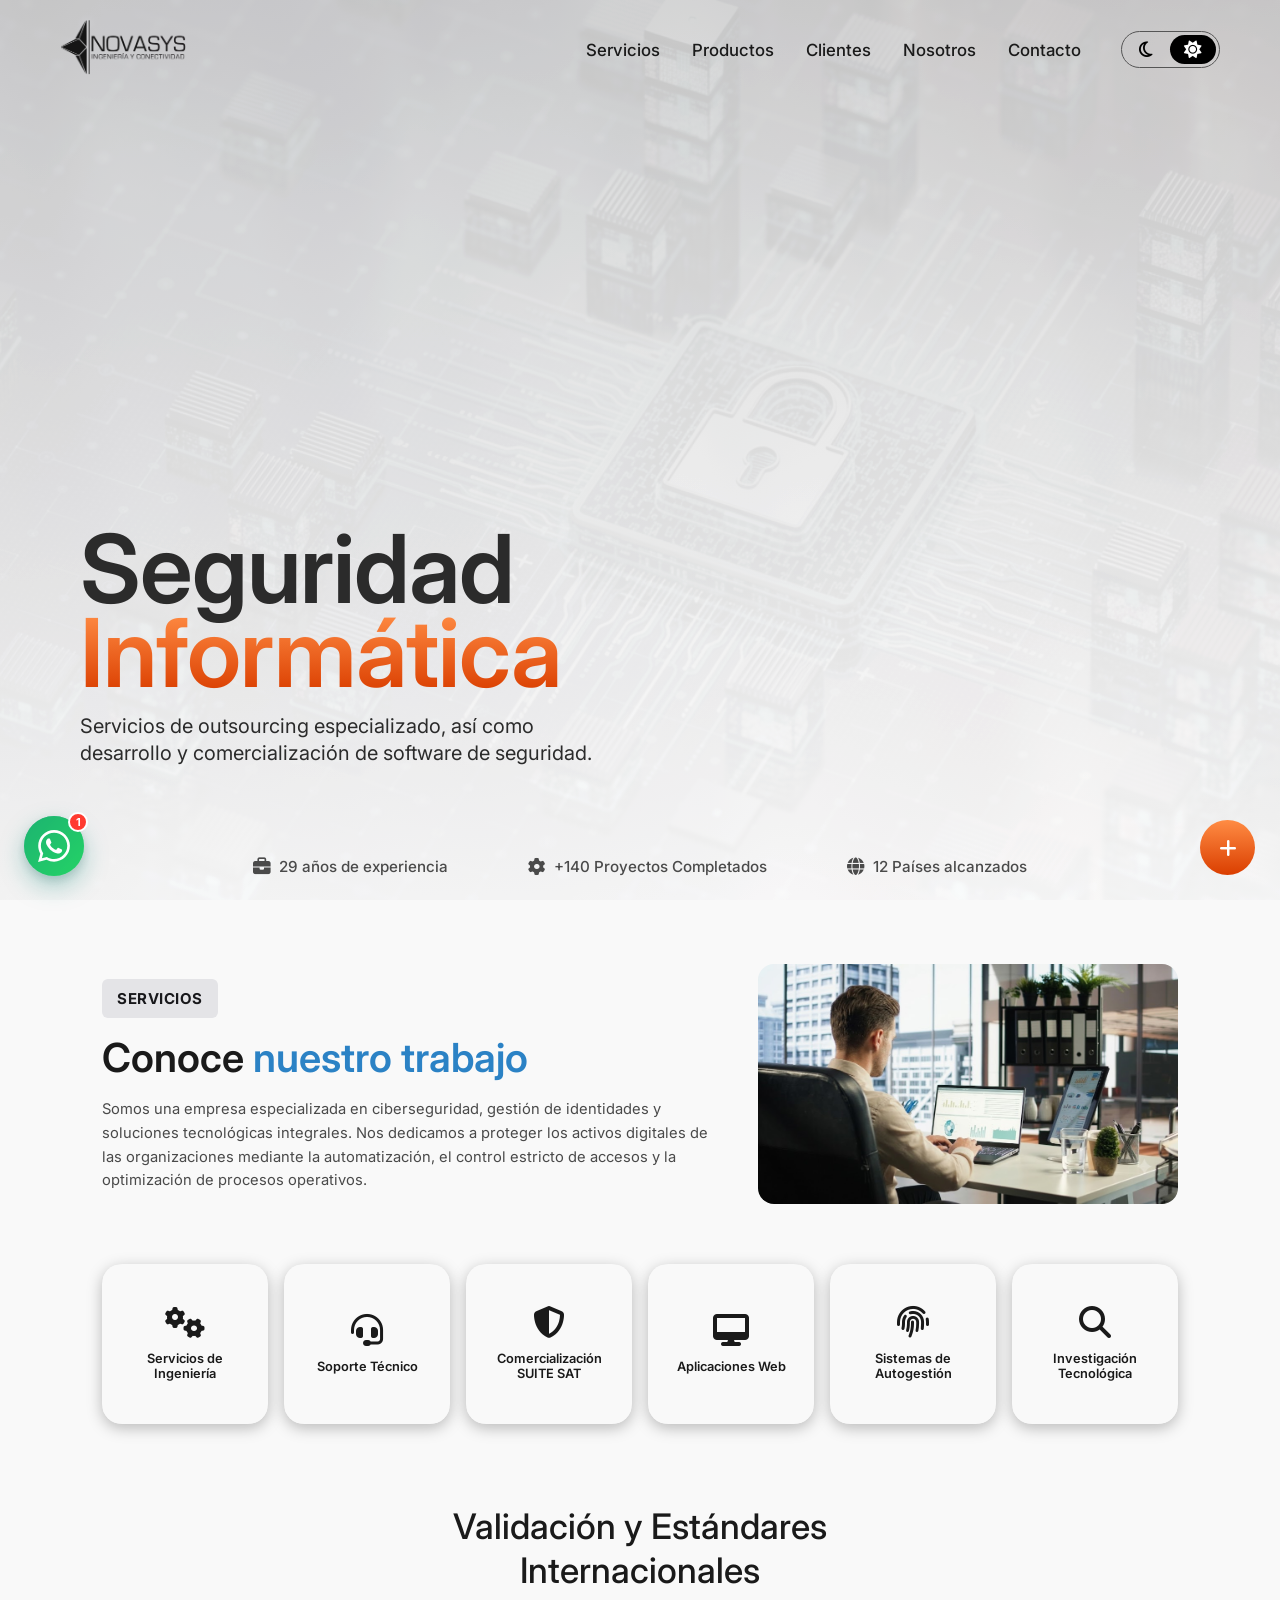
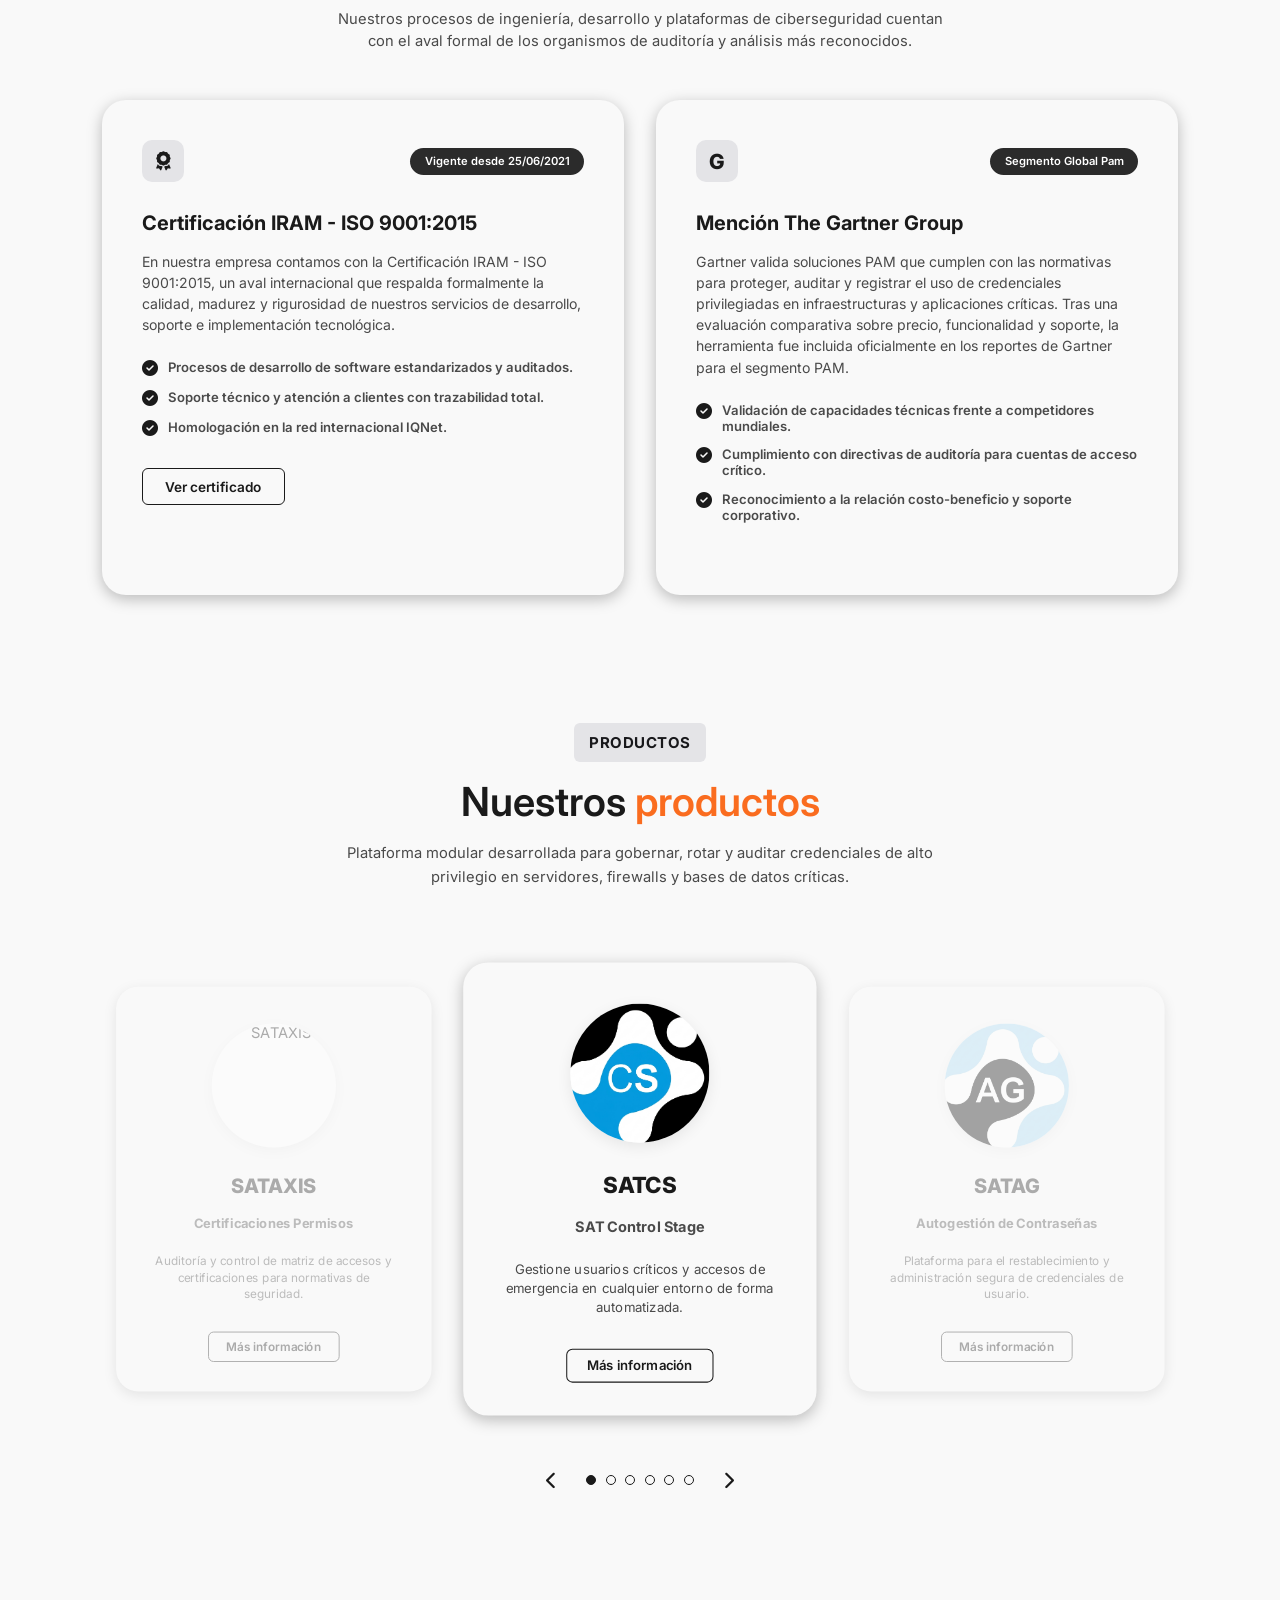
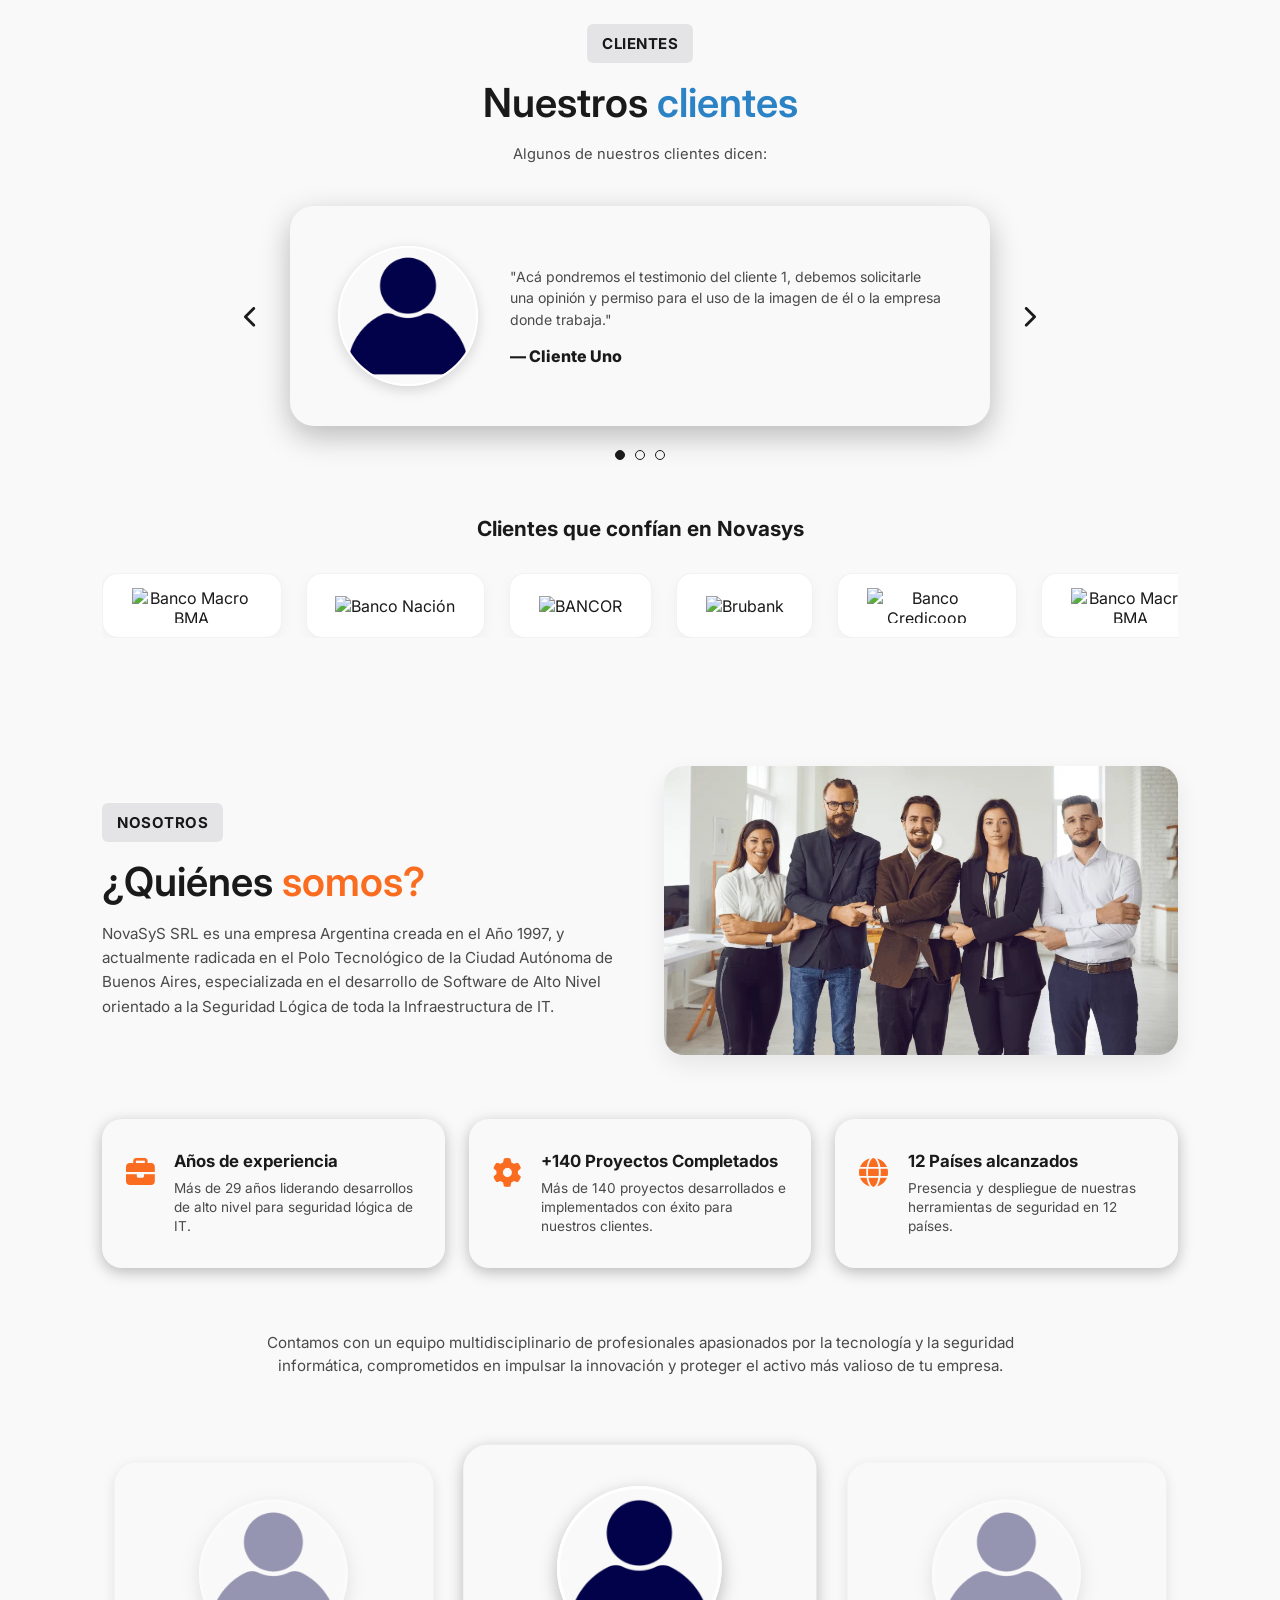
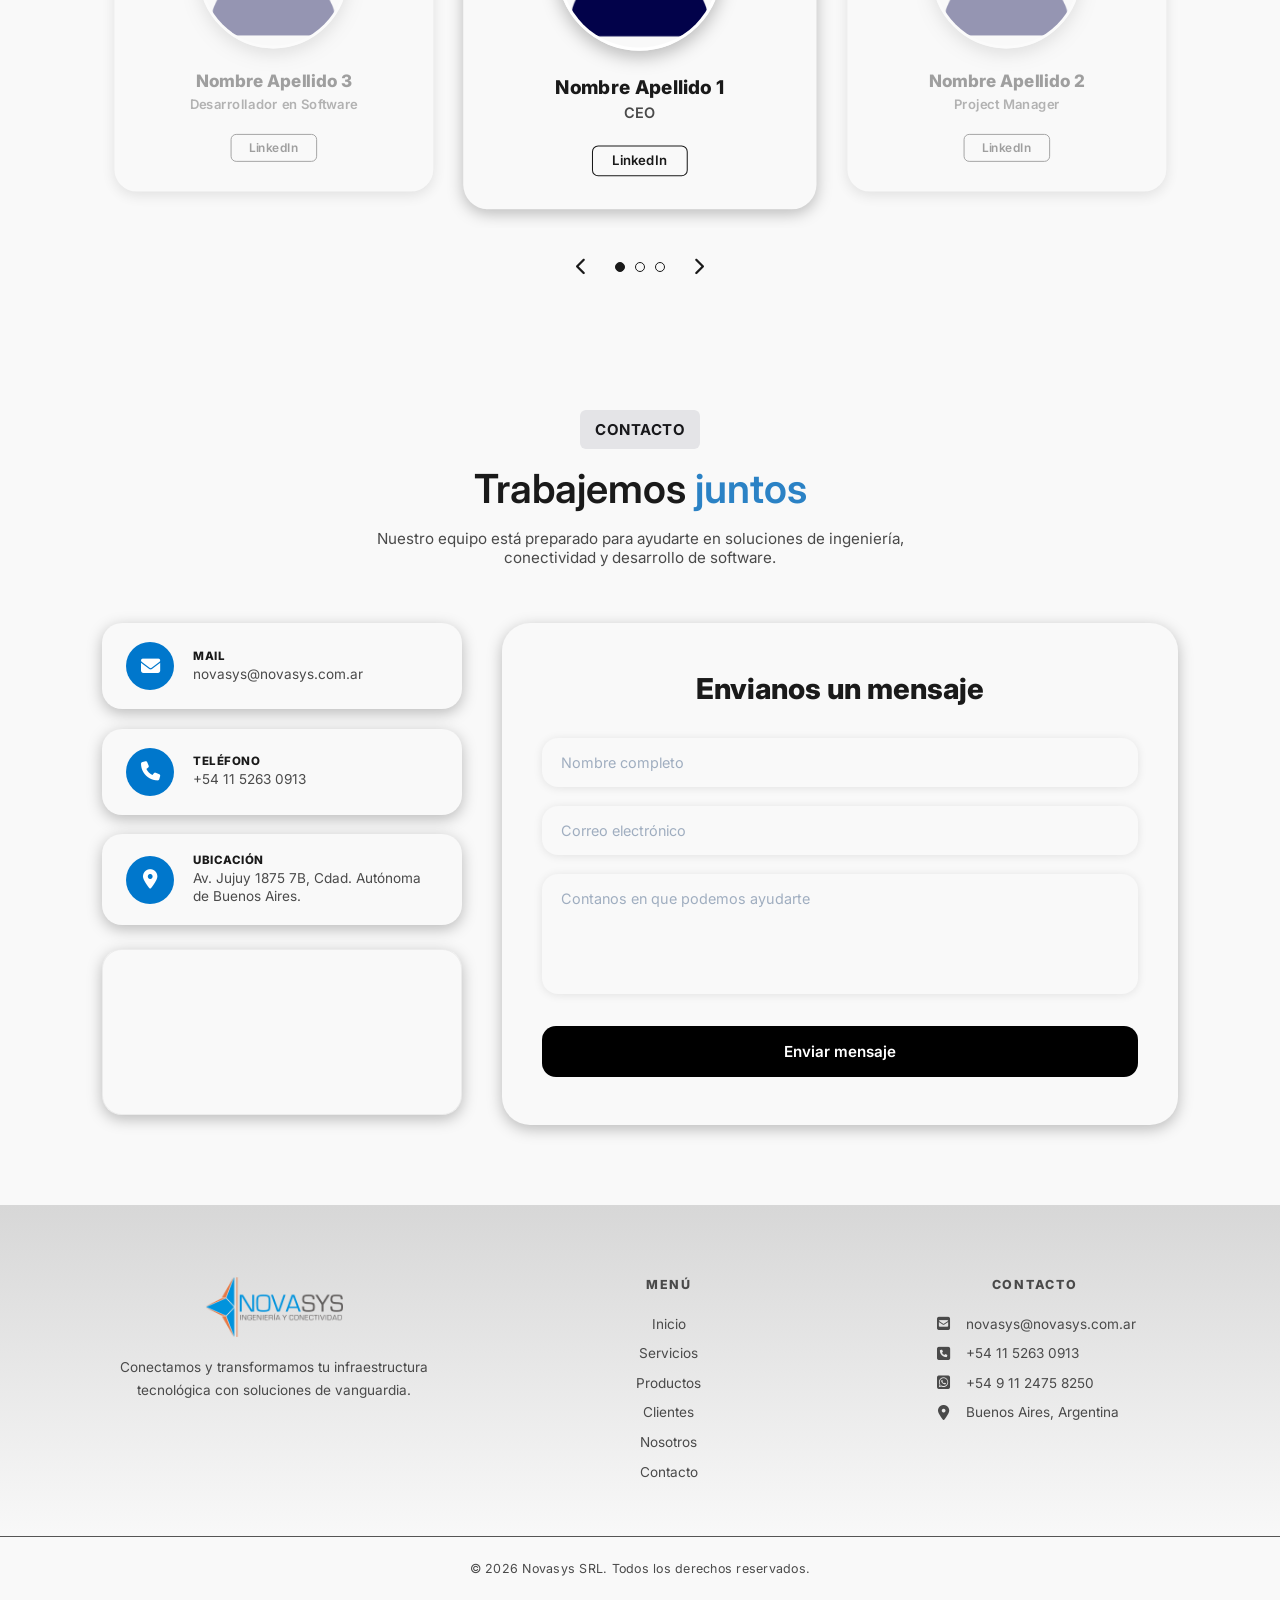
==== index.html @ a47ca147 "cambios encabezado" ====
<!DOCTYPE html>
<html lang="es" data-tema="claro">
<head>
  <meta charset="UTF-8">
  <meta name="viewport" content="width=device-width, initial-scale=1, viewport-fit=cover">
  <title>Novasys - Ingeniería y Conectividad</title>
  <link rel="stylesheet" href="https://cdnjs.cloudflare.com/ajax/libs/font-awesome/6.4.0/css/all.min.css">
  <link rel="stylesheet" href="css/general.css">
  <link rel="stylesheet" href="css/inicio.css">
  <link rel="stylesheet" href="css/servicios.css">
  <link rel="stylesheet" href="css/productos.css">
  <link rel="stylesheet" href="css/clientes.css">
  <link rel="stylesheet" href="css/nosotros.css">
  <link rel="stylesheet" href="css/contacto.css">
  <link rel="stylesheet" href="css/footer.css">
</head>
<body>
  <div class="wa-widget-container visible" id="waContainer">
    <!-- Ventana de Chat -->
    <div class="wa-chat-box" id="waChatBox">
      <div class="wa-chat-header">
        <div class="wa-avatar">
          <img src="./datos/bot.png" alt="Nova" onerror="this.style.display='none'; this.nextElementSibling.style.display='flex';">
          <span class="wa-avatar-fallback">N</span>
        </div>
        <div class="wa-header-text">
          <div class="wa-header-title">Nova</div>
          <div class="wa-header-status"><span class="wa-dot"></span> Asistente virtual · En línea</div>
        </div>
        <button class="wa-close-btn" type="button" onclick="toggleWaChat(false)" aria-label="Cerrar chat">
          <svg viewBox="0 0 24 24" fill="none" stroke="currentColor" stroke-width="2.4" stroke-linecap="round">
            <line x1="5" y1="5" x2="19" y2="19"/>
            <line x1="19" y1="5" x2="5" y2="19"/>
          </svg>
        </button>
      </div>
      
      <div class="wa-chat-body">
        <div class="wa-message-row">
          <div class="wa-msg-avatar">
            <img src="./datos/bot.png" alt="Nova" onerror="this.style.display='none'; this.nextElementSibling.style.display='flex';">
            <span class="wa-msg-avatar-fallback">N</span>
          </div>
          <div class="wa-message-received">
            ¡Hola! Soy Nova, el asistente virtual de Novasys. ¿En qué puedo ayudarte?
            <span class="wa-message-time" id="waTime"></span>
          </div>
        </div>
      </div>
      
      <div class="wa-chat-footer">
        <textarea id="waInputMessage" placeholder="Escribe tu mensaje aquí..." rows="1"></textarea>
        <button class="wa-send-btn" id="waSendBtn" type="button" onclick="sendToWhatsApp()" aria-label="Enviar" disabled>
          <svg viewBox="0 0 24 24" fill="currentColor"><path d="M2.01 21L23 12 2.01 3 2 10l15 2-15 2z"/></svg>
        </button>
      </div>
    </div>
  
    <!-- Botón Flotante -->
    <button class="wa-float-btn" id="waFloatBtn" onclick="toggleWaChat()" aria-label="Abrir chat de WhatsApp">
      <div class="wa-ping" id="waPing"></div>
      <div class="wa-badge" id="waBadge">1</div>
      <div class="wa-icon-layer wa-icon-wa">
        <svg width="32" height="32" viewBox="0 0 24 24" fill="#ffffff">
          <path d="M.057 24l1.687-6.163c-1.041-1.804-1.588-3.849-1.587-5.946.003-6.556 5.338-11.891 11.893-11.891 3.181.001 6.167 1.24 8.413 3.488 2.245 2.248 3.481 5.236 3.48 8.414-.003 6.557-5.338 11.892-11.893 11.892-1.99-.001-3.951-.5-5.688-1.448l-6.305 1.654zm6.597-3.807c1.676.995 3.276 1.591 5.392 1.592 5.448 0 9.886-4.434 9.889-9.885.002-5.462-4.415-9.89-9.881-9.892-5.452 0-9.887 4.434-9.889 9.884-.001 2.225.651 3.891 1.746 5.634l-.999 3.648 3.742-.981zm11.387-5.464c-.074-.124-.272-.198-.57-.347-.297-.149-1.758-.868-2.031-.967-.272-.099-.47-.149-.669.149-.198.297-.768.967-.941 1.165-.173.198-.347.223-.644.074-.297-.149-1.255-.462-2.39-1.475-.883-.788-1.48-1.761-1.653-2.059-.173-.297-.018-.458.13-.606.134-.133.297-.347.446-.521.151-.172.2-.296.3-.495.099-.198.05-.372-.025-.521-.075-.148-.669-1.611-.916-2.206-.242-.579-.487-.501-.669-.51l-.57-.01c-.198 0-.52.074-.792.372s-1.04 1.016-1.04 2.479 1.065 2.876 1.213 3.074c.149.198 2.095 3.2 5.076 4.487.709.306 1.263.489 1.694.626.712.226 1.36.194 1.872.118.571-.085 1.758-.719 2.006-1.413.248-.695.248-1.29.173-1.414z"/>
        </svg>
      </div>
      <div class="wa-icon-layer wa-icon-x">
        <svg viewBox="0 0 24 24" fill="none" stroke="#ffffff" stroke-width="2.5" stroke-linecap="round">
          <line x1="6" y1="6" x2="18" y2="18"/>
          <line x1="18" y1="6" x2="6" y2="18"/>
        </svg>
      </div>
    </button>
  </div>

 <!-- boton redes -->
 <div class="social-fab-container" id="socialFab">
  <input type="checkbox" id="btn-fab-toggle">
  
  <div class="social-links">
    <a href="https://www.instagram.com/novasys.arg/" target="_blank" rel="noopener noreferrer" class="social-btn instagram" title="Instagram">
      <i class="fa-brands fa-instagram"></i>
    </a>
    <a href="mailto:novasys@novasys.com.ar" class="social-btn mail" title="Correo">
      <i class="fa-solid fa-envelope"></i>
    </a>
    <a href="https://wa.me/5491124758250" target="_blank" rel="noopener noreferrer" class="social-btn whatsapp" title="WhatsApp">
      <i class="fa-brands fa-whatsapp"></i>
    </a>
    <a href="https://www.linkedin.com/company/novasys-s-r-l-/posts/?feedView=all" target="_blank" rel="noopener noreferrer" class="social-btn linkedin" title="LinkedIn">
      <i class="fa-brands fa-linkedin-in"></i>
    </a>
  </div>
  
  <div class="fab-main">
    <label for="btn-fab-toggle" class="fab-icon">
      <i class="fa-solid fa-plus"></i>
    </label>
  </div>
</div>

<!-- Inicio -->
  <section id="inicio" class="seccion-principal">
    <header class="encabezado">
      <div class="contenedor-logo">
        <img id="logo-principal" src="./datos/logo-modo-claro.png" alt="Novasys Logo" class="logo">
      </div>
    
      <nav class="navegacion-desktop">
        <ul>
          <li><a href="#servicios">Servicios</a></li>
          <li><a href="#productos">Productos</a></li>
          <li><a href="#clientes">Clientes</a></li>
          <li><a href="#nosotros">Nosotros</a></li>
          <li><a href="#contacto">Contacto</a></li>
        </ul>
        
        <div class="caja-selector-tema-desktop">
          <button id="boton-modo-oscuro-desktop" class="boton-tema" aria-label="Modo Oscuro">
            <i class="fa-regular fa-moon"></i>
          </button>
          <button id="boton-modo-claro-desktop" class="boton-tema activo" aria-label="Modo Claro">
            <i class="fa-solid fa-sun"></i>
          </button>
        </div>
      </nav>
    
      <!-- Botón Hamburguesa (Visible solo cuando la pantalla es <= 1100px) -->
      <button class="boton-hamburguesa" id="boton-hamburguesa" aria-label="Abrir menú">
        <i class="fa-solid fa-bars-staggered"></i>
      </button>
    </header>
    
    <!-- Menú Lateral / Overlay (Solo activo en Mobile/Tablet <= 1100px) -->
    <div class="capa-oscura" id="capa-oscura"></div>
    
    <aside class="menu-lateral" id="menu-lateral">
      <div class="encabezado-menu">
        <img src="./datos/logo-navbar-responsive.png" alt="Novasys Logo" class="logo-menu" id="logo-navbar">
        <button class="boton-cerrar" id="boton-cerrar" aria-label="Cerrar menú">&times;</button>
      </div>
      
      <hr class="separador-menu">
      
      <nav class="navegacion-menu">
        <ul>
          <li><a href="#inicio"><i class="fa-solid fa-house"></i> <span>Inicio</span></a></li>
          <li><a href="#servicios"><i class="fa-solid fa-gear"></i> <span>Servicios</span></a></li>
          <li><a href="#productos"><i class="fa-solid fa-box"></i> <span>Productos</span></a></li>
          <li><a href="#clientes"><i class="fa-solid fa-handshake"></i> <span>Clientes</span></a></li>
          <li><a href="#nosotros"><i class="fa-solid fa-user-group"></i> <span>Nosotros</span></a></li>
          <li><a href="#contacto"><i class="fa-solid fa-phone"></i> <span>Contacto</span></a></li>
        </ul>
      </nav>
    
      <div class="contenedor-selector-tema">
        <div class="caja-selector-tema">
          <button id="boton-modo-oscuro" class="boton-tema" aria-label="Modo Oscuro">
            <i class="fa-regular fa-moon"></i>
          </button>
          <button id="boton-modo-claro" class="boton-tema activo" aria-label="Modo Claro">
            <i class="fa-solid fa-sun"></i>
          </button>
        </div>
      </div>
    </aside>

    <main class="contenido-principal">
      <h1 class="titulo-principal">
        <span class="titulo-oscuro">Seguridad</span>
        <span class="titulo-naranja">Informática</span>
      </h1>
      
      <p class="subtitulo-principal">
        Servicios de outsourcing especializado, así como desarrollo y comercialización de software de seguridad.
      </p>

      <a href="#contacto" class="boton boton-cita">Reservá una cita</a>
    </main>
    <div class="contenedor-metricas">
      <div class="item-metrica">
        <i class="fa-solid fa-briefcase"></i>
        <span>29 años de experiencia</span>
      </div>
      <div class="item-metrica">
        <i class="fa-solid fa-gear"></i>
        <span>+140 Proyectos Completados</span>
      </div>
      <div class="item-metrica">
        <i class="fa-solid fa-globe"></i>
        <span>12 Países alcanzados</span>
      </div>
    </div>
  </section>
  <section class="seccion-servicios" id="servicios">
  <div class="bloque-superior-servicios">
    <div class="texto-encabezado-servicios">
      <span class="etiqueta-seccion">SERVICIOS</span>
      <h2 class="titulo-seccion">Conoce <span class="texto-azul">nuestro trabajo</span></h2>
      <p class="descripcion-seccion">
        Somos una empresa especializada en ciberseguridad, gestión de identidades y soluciones tecnológicas integrales. Nos dedicamos a proteger los activos digitales de las organizaciones mediante la automatización, el control estricto de accesos y la optimización de procesos operativos.
      </p>
    </div>
    
    <div class="contenedor-imagen-servicios">
      <img src="./datos/foto-servicios.png" alt="Servicios Novasys">
    </div>
  </div>
  <div class="grilla-6-tarjetas">
    <div class="tarjeta-servicio">
      <div class="contenido-reposo">
        <i class="fas fa-cogs icono-servicio"></i>
        <span>Servicios de Ingeniería</span>
      </div>
      <div class="contenido-hover">
        <p>Diseño, consultoría e implementación de arquitectura e infraestructura tecnológica segura a medida.</p>
        <span>Servicios de Ingeniería</span>
      </div>
    </div>
    <div class="tarjeta-servicio">
      <div class="contenido-reposo">
        <i class="fas fa-headset icono-servicio"></i>
        <span>Soporte Técnico</span>
      </div>
      <div class="contenido-hover">
        <p>Asistencia técnica continua y mantenimiento especializado para garantizar la operatividad de tus sistemas.</p>
        <span>Soporte Técnico</span>
      </div>
    </div>
    <div class="tarjeta-servicio">
      <div class="contenido-reposo">
        <i class="fas fa-shield-alt icono-servicio"></i>
        <span>Comercialización SUITE SAT</span>
      </div>
      <div class="contenido-hover">
        <p>Despliegue integral de soluciones en gobernanza de identidades, auditoría y control de accesos.</p>
        <span>Comercialización SUITE SAT</span>
      </div>
    </div>
    <div class="tarjeta-servicio">
      <div class="contenido-reposo">
        <i class="fas fa-desktop icono-servicio"></i>
        <span>Aplicaciones Web</span>
      </div>
      <div class="contenido-hover">
        <p>Desarrollo de interfaces avanzadas e integración de APIs para conectar sistemas externos con el ecosistema SAT.</p>
        <span>Aplicaciones Web</span>
      </div>
    </div>
    <div class="tarjeta-servicio">
      <div class="contenido-reposo">
        <i class="fas fa-fingerprint icono-servicio"></i>
        <span>Sistemas de Autogestión</span>
      </div>
      <div class="contenido-hover">
        <p>Automatización de flujos de trabajo, gestión autónoma de contraseñas y circuitos de aprobación integrados.</p>
        <span>Sistemas de Autogestión</span>
      </div>
    </div>
    <div class="tarjeta-servicio">
      <div class="contenido-reposo">
        <i class="fas fa-search icono-servicio"></i>
        <span>Investigación Tecnológica</span>
      </div>
      <div class="contenido-hover">
        <p>Enfoque continuo en metodologías de ciberseguridad moderna, innovación constante y gestión de riesgos TI.</p>
        <span>Investigación Tecnológica</span>
      </div>
    </div>
  </div>
  <div class="bloque-estandares">
    <h2 class="titulo-estandares">Validación y Estándares<br>Internacionales</h2>
    <p class="descripcion-estandares">
      Nuestros procesos de ingeniería, desarrollo y plataformas de ciberseguridad cuentan con el aval formal de los organismos de auditoría y análisis más reconocidos.
    </p>

    <div class="grilla-certificaciones">
      <div class="tarjeta-certificacion">
        <div class="encabezado-cert">
          <div class="caja-icono-cert">
            <i class="fa-solid fa-award"></i>
          </div>
          <span class="insignia-vigencia">Vigente desde 25/06/2021</span>
        </div>
        
        <h3>Certificación IRAM - ISO 9001:2015</h3>
        <p>
          En nuestra empresa contamos con la Certificación IRAM - ISO 9001:2015, un aval internacional que respalda formalmente la calidad, madurez y rigurosidad de nuestros servicios de desarrollo, soporte e implementación tecnológica.
        </p>

        <ul class="lista-items-cert">
          <li><i class="fas fa-check-circle"></i> Procesos de desarrollo de software estandarizados y auditados.</li>
          <li><i class="fas fa-check-circle"></i> Soporte técnico y atención a clientes con trazabilidad total.</li>
          <li><i class="fas fa-check-circle"></i> Homologación en la red internacional IQNet.</li>
        </ul>
        <a href="./datos/certificacion-iso.png" target="_blank" rel="noopener noreferrer" class="boton-ver-certificado">
          Ver certificado
        </a>
      </div>
      <div class="tarjeta-certificacion">
        <div class="encabezado-cert">
          <div class="caja-icono-cert letra-gartner">G</div>
          <span class="insignia-vigencia">Segmento Global Pam</span>
        </div>

        <h3>Mención The Gartner Group</h3>
        <p>
          Gartner valida soluciones PAM que cumplen con las normativas para proteger, auditar y registrar el uso de credenciales privilegiadas en infraestructuras y aplicaciones críticas. Tras una evaluación comparativa sobre precio, funcionalidad y soporte, la herramienta fue incluida oficialmente en los reportes de Gartner para el segmento PAM.
        </p>

        <ul class="lista-items-cert">
          <li><i class="fas fa-check-circle"></i> Validación de capacidades técnicas frente a competidores mundiales.</li>
          <li><i class="fas fa-check-circle"></i> Cumplimiento con directivas de auditoría para cuentas de acceso crítico.</li>
          <li><i class="fas fa-check-circle"></i> Reconocimiento a la relación costo-beneficio y soporte corporativo.</li>
        </ul>
      </div>

    </div>
  </div>
</section>

<section class="seccion-productos" id="productos">
  <div class="encabezado-productos">
    <span class="etiqueta-seccion">PRODUCTOS</span>
    <h2 class="titulo-seccion">Nuestros <span class="texto-naranja">productos</span></h2>
    <p class="descripcion-seccion">
      Plataforma modular desarrollada para gobernar, rotar y auditar credenciales de alto privilegio en servidores, firewalls y bases de datos críticas.
    </p>
  </div>

  <div class="contenedor-carrusel">
    <div class="pista-carrusel" id="pistaCarrusel">
      
      <!-- 1. SATCS -->
      <article class="tarjeta-producto">
        <div class="contenedor-img-producto">
          <img src="./datos/satcs.png" alt="SATCS">
        </div>
        <h3>SATCS</h3>
        <h4>SAT Control Stage</h4>
        <p>Gestione usuarios críticos y accesos de emergencia en cualquier entorno de forma automatizada.</p>
        <a href="#" class="boton-mas-info">Más información</a>
      </article>

      <!-- 2. SATAG -->
      <article class="tarjeta-producto">
        <div class="contenedor-img-producto">
          <img src="./datos/satag.png" alt="SATAG">
        </div>
        <h3>SATAG</h3>
        <h4>Autogestión de Contraseñas</h4>
        <p>Plataforma para el restablecimiento y administración segura de credenciales de usuario.</p>
        <a href="#" class="boton-mas-info">Más información</a>
      </article>

      <!-- 3. SATWF -->
      <article class="tarjeta-producto">
        <div class="contenedor-img-producto">
          <img src="./datos/satwf.png" alt="SATWF">
        </div>
        <h3>SATWF</h3>
        <h4>Workflow</h4>
        <p>Automatización y flujo de trabajo para la aprobación y control de procesos internos.</p>
        <a href="#" class="boton-mas-info">Más información</a>
      </article>

      <!-- 4. SATWS -->
      <article class="tarjeta-producto">
        <div class="contenedor-img-producto">
          <img src="./datos/pic4.avif" alt="SATWS">
        </div>
        <h3>SATWS</h3>
        <h4>Web Service Pgm/Script</h4>
        <p>Integración de servicios web para la ejecución directa de programas y scripts corporativos.</p>
        <a href="#" class="boton-mas-info">Más información</a>
      </article>

      <!-- 5. SATXWS -->
      <article class="tarjeta-producto">
        <div class="contenedor-img-producto">
          <img src="./datos/pic5.avif" alt="SATXWS">
        </div>
        <h3>SATXWS</h3>
        <h4>Web Service Extendido</h4>
        <p>Capa de conectividad avanzada para intercambio seguro de información entre sistemas.</p>
        <a href="#" class="boton-mas-info">Más información</a>
      </article>

      <!-- 6. SATAXIS -->
      <article class="tarjeta-producto">
        <div class="contenedor-img-producto">
          <img src="./image/pic1.avif" alt="SATAXIS">
        </div>
        <h3>SATAXIS</h3>
        <h4>Certificaciones Permisos</h4>
        <p>Auditoría y control de matriz de accesos y certificaciones para normativas de seguridad.</p>
        <a href="#" class="boton-mas-info">Más información</a>
      </article>

    </div>
  </div>

  <div class="controles-carrusel">
    <button class="boton-flecha" id="btnPrev" aria-label="Anterior">
      <i class="fa-solid fa-chevron-left"></i>
    </button>
    <div class="indicadores-puntos" id="indicadoresPuntos"></div>
    <button class="boton-flecha" id="btnNext" aria-label="Siguiente">
      <i class="fa-solid fa-chevron-right"></i>
    </button>
  </div>
</section>
<!-- Clientes -->
<section class="seccion-clientes" id="clientes">
  <div class="encabezado-clientes">
    <span class="etiqueta-seccion">CLIENTES</span>
    <h2 class="titulo-seccion">Nuestros <span class="texto-azul">clientes</span></h2>
    <p class="descripcion-seccion">Algunos de nuestros clientes dicen:</p>
  </div>
  <div class="contenedor-testimonio-carrusel">
    <button class="boton-flecha-testimonio" id="btnTestimonioPrev" aria-label="Anterior">
      <i class="fa-solid fa-chevron-left"></i>
    </button>

    <div class="viewport-testimonio">
      <div class="pista-testimonios" id="pistaTestimonios">
        
        <!-- Testimonio 1 -->
        <article class="tarjeta-testimonio-horizontal">
          <div class="avatar-testimonio">
            <img src="./datos/cliente.png" alt="Cliente Uno">
          </div>
          <div class="info-testimonio">
            <p class="cita-testimonio">
              "Acá pondremos el testimonio del cliente 1, debemos solicitarle una opinión y permiso para el uso de la imagen de él o la empresa donde trabaja."
            </p>
            <h4 class="autor-testimonio">— Cliente Uno</h4>
          </div>
        </article>

        <!-- Testimonio 2 -->
        <article class="tarjeta-testimonio-horizontal">
          <div class="avatar-testimonio">
            <img src="./datos/cliente.png" alt="Cliente Dos">
          </div>
          <div class="info-testimonio">
            <p class="cita-testimonio">
              "Acá pondremos el testimonio del cliente 2, debemos solicitarle una opinión y permiso para el uso de la imagen de él o la empresa donde trabaja."
            </p>
            <h4 class="autor-testimonio">— Cliente Dos</h4>
          </div>
        </article>

        <!-- Testimonio 3 -->
        <article class="tarjeta-testimonio-horizontal">
          <div class="avatar-testimonio">
            <img src="./datos/cliente.png" alt="Cliente Tres">
          </div>
          <div class="info-testimonio">
            <p class="cita-testimonio">
              "Acá pondremos el testimonio del cliente 3, debemos solicitarle una opinión y permiso para el uso de la imagen de él o la empresa donde trabaja."
            </p>
            <h4 class="autor-testimonio">— Cliente Tres</h4>
          </div>
        </article>

      </div>
    </div>

    <button class="boton-flecha-testimonio" id="btnTestimonioNext" aria-label="Siguiente">
      <i class="fa-solid fa-chevron-right"></i>
    </button>
  </div>
  <div class="indicadores-puntos" id="puntosTestimonios"></div>

  <div class="bloque-logos-confianza">
    <h3 class="subtitulo-logos">Clientes que confían en Novasys</h3>
    <div class="marquesina-contenedor">
      <div class="marquesina-pista">
        <div class="tarjeta-logo"><img src="./datos/macro.png" alt="Banco Macro BMA"></div>
        <div class="tarjeta-logo"><img src="./datos/nacion.png" alt="Banco Nación"></div>
        <div class="tarjeta-logo"><img src="./datos/bancor.png" alt="BANCOR"></div>
        <div class="tarjeta-logo"><img src="./datos/brubank.png" alt="Brubank"></div>
        <div class="tarjeta-logo"><img src="./datos/credicoop.png" alt="Banco Credicoop"></div>

        <div class="tarjeta-logo"><img src="./datos/macro.png" alt="Banco Macro BMA"></div>
        <div class="tarjeta-logo"><img src="./datos/nacion.png" alt="Banco Nación"></div>
        <div class="tarjeta-logo"><img src="./datos/bancor.png" alt="BANCOR"></div>
        <div class="tarjeta-logo"><img src="./datos/brubank.png" alt="Brubank"></div>
        <div class="tarjeta-logo"><img src="./datos/credicoop.png" alt="Banco Credicoop"></div>
      </div>
    </div>
  </div>
</section>
<!-- Nosotros -->
<section class="seccion-nosotros" id="nosotros">
  <div class="nosotros-presentacion">
    <div class="nosotros-texto">
      <span class="etiqueta-seccion">NOSOTROS</span>
      <h2 class="titulo-seccion">¿Quiénes <span class="texto-naranja">somos?</span></h2>
      <p class="descripcion-nosotros">
        NovaSyS SRL es una empresa Argentina creada en el Año 1997, y actualmente radicada en el Polo Tecnológico de la Ciudad Autónoma de Buenos Aires, especializada en el desarrollo de Software de Alto Nivel orientado a la Seguridad Lógica de toda la Infraestructura de IT.
      </p>
    </div>
    <div class="nosotros-imagen-principal">
      <img src="./datos/equipo.png" alt="Equipo NovaSyS">
    </div>
  </div>

  <div class="nosotros-metricas">
    <div class="tarjeta-metrica">
      <div class="icono-metrica">
        <i class="fa-solid fa-briefcase"></i>
      </div>
      <div class="contenido-metrica">
        <h3>Años de experiencia</h3>
        <p>Más de 29 años liderando desarrollos de alto nivel para seguridad lógica de IT.</p>
      </div>
    </div>
    <div class="tarjeta-metrica">
      <div class="icono-metrica">
        <i class="fa-solid fa-gear"></i>
      </div>
      <div class="contenido-metrica">
        <h3>+140 Proyectos Completados</h3>
        <p>Más de 140 proyectos desarrollados e implementados con éxito para nuestros clientes.</p>
      </div>
    </div>
    <div class="tarjeta-metrica">
      <div class="icono-metrica">
        <i class="fa-solid fa-globe"></i>
      </div>
      <div class="contenido-metrica">
        <h3>12 Países alcanzados</h3>
        <p>Presencia y despliegue de nuestras herramientas de seguridad en 12 países.</p>
      </div>
    </div>
  </div>
  <p class="bajada-equipo">
    Contamos con un equipo multidisciplinario de profesionales apasionados por la tecnología y la seguridad informática, comprometidos en impulsar la innovación y proteger el activo más valioso de tu empresa.
  </p>
  <div class="contenedor-carrusel-nosotros">
    <div class="pista-carrusel" id="pistaEquipo">
      
      <!-- Miembro 1 -->
      <article class="tarjeta-miembro">
        <div class="avatar-miembro">
          <img src="./datos/cliente.png" alt="Nombre Apellido 1">
        </div>
        <h3 class="nombre-miembro">Nombre Apellido 1</h3>
        <span class="cargo-miembro">CEO</span>
        <a href="#" class="btn-linkedin" target="_blank" rel="noopener">LinkedIn</a>
      </article>

      <!-- Miembro 2 -->
      <article class="tarjeta-miembro">
        <div class="avatar-miembro">
          <img src="./datos/cliente.png" alt="Nombre Apellido 2">
        </div>
        <h3 class="nombre-miembro">Nombre Apellido 2</h3>
        <span class="cargo-miembro">Project Manager</span>
        <a href="#" class="btn-linkedin" target="_blank" rel="noopener">LinkedIn</a>
      </article>

      <!-- Miembro 3 -->
      <article class="tarjeta-miembro">
        <div class="avatar-miembro">
          <img src="./datos/cliente.png" alt="Nombre Apellido 3">
        </div>
        <h3 class="nombre-miembro">Nombre Apellido 3</h3>
        <span class="cargo-miembro">Desarrollador en Software</span>
        <a href="#" class="btn-linkedin" target="_blank" rel="noopener">LinkedIn</a>
      </article>
    </div>
  </div>
  <div class="controles-carrusel">
    <button class="boton-flecha" id="btnEquipoPrev" aria-label="Anterior">
      <i class="fa-solid fa-chevron-left"></i>
    </button>
    <div class="indicadores-puntos" id="puntosEquipo"></div>
    <button class="boton-flecha" id="btnEquipoNext" aria-label="Siguiente">
      <i class="fa-solid fa-chevron-right"></i>
    </button>
  </div>
</section>
<!-- Contacto -->
<section class="seccion-contacto" id="contacto">
  <div class="encabezado-contacto">
    <span class="etiqueta-seccion">CONTACTO</span>
    <h2 class="titulo-seccion">Trabajemos <span class="texto-azul">juntos</span></h2>
    <p class="descripcion-contacto">
      Nuestro equipo está preparado para ayudarte en soluciones de ingeniería, conectividad y desarrollo de software.
    </p>
  </div>

  <div class="contenedor-contacto">
    <div class="columna-info-contacto">
      
      <div class="tarjeta-info-contacto">
        <div class="icono-contacto-circulo">
          <i class="fa-solid fa-envelope"></i>
        </div>
        <div class="datos-info-contacto">
          <span class="etiqueta-info">MAIL</span>
          <a href="mailto:novasys@novasys.com.ar" class="valor-info">novasys@novasys.com.ar</a>
        </div>
      </div>

      <div class="tarjeta-info-contacto">
        <div class="icono-contacto-circulo">
          <i class="fa-solid fa-phone"></i>
        </div>
        <div class="datos-info-contacto">
          <span class="etiqueta-info">TELÉFONO</span>
          <a href="tel:+541152630913" class="valor-info">+54 11 5263 0913</a>
        </div>
      </div>

      <div class="tarjeta-info-contacto">
        <div class="icono-contacto-circulo">
          <i class="fa-solid fa-location-dot"></i>
        </div>
        <div class="datos-info-contacto">
          <span class="etiqueta-info">UBICACIÓN</span>
          <p class="valor-info">Av. Jujuy 1875 7B, Cdad. Autónoma de Buenos Aires.</p>
        </div>
      </div>
      <div class="contenedor-mapa">
        <iframe 
          src="https://www.google.com/maps/embed?pb=!1m18!1m12!1m3!1d3283.053412586716!2d-58.40182412347318!3d-34.62810845878248!2m3!1f0!1f0!3f0!3m2!1i1024!2i768!4f13.1!3m3!1m2!1s0x95bccb0e6e8e88e7%3A0x6a1a1f09c612345!2sAv.%20Jujuy%201875%2C%20C1247%20CABA!5e0!3m2!1ses!2sar!4v1700000000000!5m2!1ses!2sar" 
          width="100%" 
          height="160" 
          style="border:0;" 
          allowfullscreen="" 
          loading="lazy" 
          referrerpolicy="no-referrer-when-downgrade">
        </iframe>
      </div>
    </div>
    <div class="tarjeta-formulario-contacto">
      <h3 class="titulo-formulario">Envianos un mensaje</h3>
      
      <form class="formulario-contacto" id="formContacto" action="#" method="POST">
        <div class="campo-form">
          <input type="text" id="nombre" name="nombre" placeholder="Nombre completo" required>
        </div>

        <div class="campo-form">
          <input type="email" id="email" name="email" placeholder="Correo electrónico" required>
        </div>

        <div class="campo-form">
          <textarea id="mensaje" name="mensaje" rows="5" placeholder="Contanos en que podemos ayudarte" required></textarea>
        </div>

        <button type="submit" class="btn-enviar-mensaje">Enviar mensaje</button>
      </form>
    </div>
  </div>
</section>

<footer class="sitio-footer">
  <div class="contenedor-footer">
    <div class="columna-footer marca">
      <img id="logo-footer" src="./datos/logo.png" alt="NOVASYS" class="logo-footer">
      <p class="descripcion-empresa">
        Conectamos y transformamos tu infraestructura tecnológica con soluciones de vanguardia.
      </p>
    </div>
    <div class="columna-footer">
      <h4 class="titulo-columna">Menú</h4>
      <ul class="lista-links">
        <li><a href="#inicio">Inicio</a></li>
        <li><a href="#servicios">Servicios</a></li>
        <li><a href="#productos">Productos</a></li>
        <li><a href="#clientes">Clientes</a></li>
        <li><a href="#nosotros">Nosotros</a></li>
        <li><a href="#contacto">Contacto</a></li>
      </ul>
    </div>

    <div class="columna-footer">
      <h4 class="titulo-columna">Contacto</h4>
      <ul class="lista-contacto">
        <li>
          <a href="mailto:novasys@novasys.com.ar">
            <i class="fa-solid fa-square-envelope icono-contacto"></i>novasys@novasys.com.ar
          </a>
        </li>
        <li>
          <a href="tel:+541152630913">
            <i class="fa-solid fa-square-phone icono-contacto"></i>+54 11 5263 0913
          </a>
        </li>
        <li>
          <a href="https://wa.me/5491124758250" target="_blank" rel="noopener noreferrer">
            <i class="fa-brands fa-square-whatsapp icono-contacto"></i>+54 9 11 2475 8250
          </a>
        </li>
        <li>
          <div class="item-ubicacion">
            <i class="fa-solid fa-location-dot icono-contacto"></i>Buenos Aires, Argentina
          </div>
        </li>
      </ul>
    </div>

  </div>

  <div class="base-footer">
    <div class="contenedor-base">
      <p>© 2026 Novasys SRL. Todos los derechos reservados.</p>
    </div>
  </div>
</footer>

  <script src="js/codigo.js"></script>
</body>
</html>
---- css/general.css ----
@import url('https://fonts.googleapis.com/css2?family=Inter:wght@400;500;600;700;800;900&display=swap');

:root {
  --fondo-degradado: linear-gradient(rgba(212, 212, 212, 0.92), rgba(255, 255, 255, 0.95));
  --naranja-titulo: linear-gradient(180deg, #ff8c44 0%, #da3e00 100%);
  --color-fondo-siguiente: #f9f9f9;
  --texto-principal: #1a1a1a;
  --texto-secundario: #4a4a4a;
  --sombra: rgba(0, 0, 0, 0.258);
  --sombra-leve: rgba(0, 0, 0, 0.094);
  --boton-fondo: transparent;
  --boton-borde: #1a1a1a;
  --titulo-inicio: #2b2b2b;
  --color-boton-activo: black;
  --icono-boton-activo: white;
  --menu-fondo: #2b2b2b;
  --menu-texto: #ffffff;
  --linea-borde: #555555;
  --etiqueta-fondo: #e4e4e7;
  --etiqueta-texto: #18181b;
  --radio-borde: 16px;
  --color-acento-naranja: #fa6c1f;
  --azul-acento: #0077cc;
  --color-azul-hover-inicio: #0088ff;
  --color-azul-hover-fin: #0055b3;
}

[data-tema="oscuro"] {
  --fondo-degradado: linear-gradient(rgba(0, 0, 0, 0.92), rgba(11, 11, 11, 0.95));
  --color-fondo-siguiente: #222222;
  --texto-principal: #ffffff;
  --texto-secundario: #cccccc;
  --boton-borde: #ffffff;
  --titulo-inicio: #c9c9c9;
  --etiqueta-fondo: #27272a;
  --etiqueta-texto: #f4f4f5;
  --sombra: rgb(0, 0, 0);
  --sombra-leve: rgba(0, 0, 0, 0.304);
  --menu-fondo: #dbdbdb;
  --menu-texto: #000000;
  --color-boton-activo: white;
  --icono-boton-activo: rgb(0, 0, 0);
}

html, body {
  width: 100%;
  max-width: 100%;
}
html {
  overflow-x: hidden;
}

* {
  box-sizing: border-box;
  margin: 0;
  padding: 0;
  font-family: 'Inter', sans-serif;
}

body {
  background-color: var(--color-fondo-siguiente);
  color: var(--texto-principal);
}

body.no-scroll {
  overflow: hidden !important;
  height: 100vh !important;
}


.encabezado {
  position: fixed;
  top: 0;
  left: 0;    /* ← esto es lo que faltaba */
  z-index: 999;
  display: flex;
  justify-content: space-between;
  align-items: center;
  width: 100%;
  padding: 20px 60px;
  transition: background-color 0.3s ease, backdrop-filter 0.3s ease, padding 0.3s ease, box-shadow 0.3s ease;
}
.encabezado.scrolled {
  background-color: rgba(255, 255, 255, 0.272);
  backdrop-filter: blur(12px) saturate(150%);
  -webkit-backdrop-filter: blur(12px) saturate(150%);
  box-shadow: 0 2px 20px var(--sombra-leve);
  padding: 12px 60px;
}

[data-tema="oscuro"] .encabezado.scrolled {
  background-color: rgba(20, 20, 20, 0.55);
}

.texto-azul {
  color: #0077cc;
}

.texto-naranja {
  color: var(--color-acento-naranja);
}

.logo {
  height: 55px;
  object-fit: contain;
}

.etiqueta-seccion {
  display: inline-block;
  background-color: var(--etiqueta-fondo);
  color: var(--etiqueta-texto);
  padding: 10px 15px;
  border-radius: 6px;
  font-size: 15px;
  font-weight: 700;
  letter-spacing: 0.5px;
  margin-bottom: 15px;
}

.titulo-seccion {
  font-size: 40px;
  font-weight: 600;
  color: var(--texto-principal);
  margin-bottom: 1rem;
}

/* ================================================== */
/* BOTÓN GENERAL CON EFECTO CORTINA                   */
/* ================================================== */
.boton {
  position: relative;
  z-index: 1;
  display: inline-flex;
  align-items: center;
  justify-content: center;
  gap: 8px;
  padding: 0.75rem 2.2rem;
  font-family: inherit;
  font-size: 1rem;
  font-weight: 600;
  text-decoration: none;
  cursor: pointer;
  overflow: hidden;
  background-color: transparent;
  color: var(--texto-principal);
  border: 1px solid var(--boton-borde);
  border-radius: var(--radio-borde, 10px);
  box-sizing: border-box;
  transition:
    color 0.48s 0s cubic-bezier(0.23, 1, 0.32, 1),
    transform 0.48s cubic-bezier(0.23, 1, 0.32, 1),
    border-color 0.48s 0s cubic-bezier(0.23, 1, 0.32, 1);
}

.boton::before {
  content: "";
  position: absolute;
  z-index: -1;
  left: 0;
  top: 50%;
  transform: translateY(-50%) scaleY(0);
  width: 3px;
  height: 100%;
  background: var(--naranja-titulo);
  transition:
    transform 0.48s 0.4s cubic-bezier(0.23, 1, 0.32, 1),
    width 0.48s 0.1s cubic-bezier(0.23, 1, 0.32, 1);
}

.boton:hover {
  color: #ffffff;
  border-color: #da1200;
  transition:
    color 0.48s 0.24s cubic-bezier(0.23, 1, 0.32, 1),
    transform 0.48s 0.1s cubic-bezier(0.23, 1, 0.32, 1),
    border-color 0.48s 0.1s cubic-bezier(0.23, 1, 0.32, 1);
}

.boton:hover::before {
  transform: translateY(-50%) scaleY(1);
  width: 100%;
  transition:
    transform 0.48s 0.1s cubic-bezier(0.23, 1, 0.32, 1),
    width 0.48s 0.4s cubic-bezier(0.23, 1, 0.32, 1);
}

.boton:active {
  transform: scale(0.95);
}

/* ================================================== */
/* NAVEGACIÓN DESKTOP (POR DEFECTO OCULTA)            */
/* ================================================== */
.navegacion-desktop {
  display: none;
}

/* ================================================== */
/* BOTÓN HAMBURGUESA Y MENÚ LATERAL (MOBILE)          */
/* ================================================== */
.boton-hamburguesa {
  position: fixed;
  top: 40px;
  right: 60px;
  z-index: 1000;
  background: transparent;
  border: none;
  cursor: pointer;
  font-size: 35px;
  color: var(--texto-principal);
  display: flex;
  align-items: center;
  justify-content: center;
  padding: 0;
  width: auto;
  height: auto;
  border-radius: 0;
  box-shadow: none;
  transition: all 0.3s ease;
}

.boton-hamburguesa:hover {
  opacity: 0.75;
}

.boton-hamburguesa.scrolled {
  top: 20px;
  right: 20px;
  width: 48px;
  height: 48px;
  border-radius: 50%;
  background: var(--menu-fondo);
  color: var(--menu-texto);
  backdrop-filter: blur(8px);
  border: 1px solid rgba(255, 255, 255, 0.15);
  box-shadow: 0 4px 12px rgba(0, 0, 0, 0.3);
  font-size: 20px;
}

.menu-lateral {
  position: fixed;
  top: 0;
  right: -380px;
  width: 380px;
  height: 100vh;
  background-color: var(--color-fondo-siguiente);
  color: var(--menu-texto);
  z-index: 9999 !important;
  display: flex;
  flex-direction: column;
  padding: 3rem 2.5rem;
  transition: right 0.35s cubic-bezier(0.4, 0, 0.2, 1);
}

.menu-lateral.abierto {
  right: 0;
}

.encabezado-menu {
  display: flex;
  justify-content: space-between;
  align-items: center;
  padding-bottom: 0.5rem;
}

.logo-menu {
  height: 75px;
  max-width: 220px;
  object-fit: contain;
}

.boton-cerrar {
  background: transparent;
  border: none;
  color: var(--texto-principal);
  font-size: 45px;
  cursor: pointer;
  line-height: 1;
  padding: 0.2rem 0.5rem;
  transition: color 0.2s ease, transform 0.2s ease;
}

.boton-cerrar:hover {
  color: var(--texto-secundario);
  transform: scale(1.1);
}

.separador-menu {
  border: 0;
  height: 1px;
  background: var(--texto-secundario);
  margin: 1.5rem 0 2rem 0;
}

.navegacion-menu ul {
  list-style: none;
  display: flex;
  flex-direction: column;
  gap: 0.5rem;
}

.navegacion-menu a {
  color: var(--texto-secundario);
  text-decoration: none;
  font-size: 19px;
  font-weight: 500;
  display: flex;
  align-items: center;
  gap: 1.2rem;
  padding: 0.8rem 1rem;
  border-radius: 8px; 
  transition: all 0.25s ease;
}

.navegacion-menu a i {
  width: 24px;
  text-align: center;
  font-size: 20px;
  color: var(--texto-secundario);
  transition: color 0.25s ease;
}

.navegacion-menu a:hover {
  background-color: var(--sombra-leve);
  color: var(--texto-secundario);
  transform: translateX(4px); 
}

.navegacion-menu a.activo {
  background-color: rgba(0, 170, 255, 0.12);
  color: var(--azul-acento);
  font-weight: 600;
}

.navegacion-menu a.activo i {
  color: var(--azul-acento);
}

.contenedor-selector-tema {
  margin-top: auto;
  align-self: flex-start; 
  width: 100%;
}

.caja-selector-tema {
  display: flex;
  background-color: none;
  border: 2px solid var(--linea-borde);
  border-radius: 12px;
  padding: 4px;
  gap: 4px;
}

.boton-tema {
  flex: 1;
  background: transparent;
  border: none;
  padding: 0.75rem;
  font-size: 1.1rem;
  cursor: pointer;
  border-radius: 8px;
  transition: all 0.25s ease;
  display: flex;
  align-items: center;
  justify-content: center;
}

.boton-tema i {
  color: var(--color-boton-activo);
}
  
.boton-tema:hover {
  color: var(--color-boton-activo);
}
  
.boton-tema.activo i {
  color: var(--icono-boton-activo);
}

.boton-tema.activo {
  background-color: var(--color-boton-activo);
}

.capa-oscura {
  position: fixed;
  top: 0;
  left: 0;
  width: 100vw;
  height: 100vh;
  background: rgba(0, 0, 0, 0.4);
  opacity: 0;
  visibility: hidden;
  transition: all 0.3s ease;
  z-index: 9998 !important;
}

.capa-oscura.visible {
  opacity: 1;
  visibility: visible;
}

/* ================================================== */
/* WIDGET WHATSAPP                                    */
/* ================================================== */
.wa-widget-container {
  position: fixed;
  left: 24px;
  bottom: 24px;
  z-index: 900 !important;
  width: fit-content;
  height: fit-content;
  display: flex;
  flex-direction: column;
  align-items: flex-start;
  pointer-events: auto;
}

.wa-chat-box {
  width: 320px;
  max-width: calc(100vw - 40px);
  background: #ffffff;
  border-radius: 16px;
  box-shadow: 0 16px 40px rgba(0, 0, 0, 0.18), 0 4px 12px rgba(0, 0, 0, 0.08);
  overflow: hidden;
  margin-bottom: 16px;
  display: none;
  flex-direction: column;
  transform-origin: bottom left;
  opacity: 0;
  visibility: hidden;
  transform: translateY(16px) scale(0.92);
  pointer-events: none;
  transition: opacity 0.22s ease, transform 0.22s cubic-bezier(0.34, 1.56, 0.64, 1), visibility 0.22s ease;
}

.wa-chat-box.active {
  opacity: 1;
  visibility: visible;
  transform: translateY(0) scale(1);
  pointer-events: auto;
  display: flex;
}

.wa-chat-header {
  background: linear-gradient(135deg, #128c7e 0%, #25d366 100%);
  color: #ffffff;
  padding: 14px 12px 14px 16px;
  display: flex;
  align-items: center;
  gap: 10px;
}

.wa-avatar {
  width: 38px;
  height: 38px;
  border-radius: 50%;
  background: rgba(255, 255, 255, 0.2);
  display: flex;
  align-items: center;
  justify-content: center;
  flex-shrink: 0;
  overflow: hidden;
  position: relative;
}

.wa-avatar img {
  width: 100%;
  height: 100%;
  object-fit: cover;
}

.wa-avatar-fallback {
  display: none;
  position: absolute;
  inset: 0;
  align-items: center;
  justify-content: center;
  font-size: 15px;
  font-weight: 700;
  color: #ffffff;
}

.wa-header-text {
  flex: 1;
  min-width: 0;
}

.wa-header-title {
  font-size: 14px;
  font-weight: 700;
  white-space: nowrap;
  overflow: hidden;
  text-overflow: ellipsis;
  color: #ffffff;
}

.wa-header-status {
  font-size: 12px;
  opacity: 0.85;
  display: flex;
  align-items: center;
  gap: 5px;
  margin-top: 2px;
  color: #ffffff;
}

.wa-dot {
  width: 7px;
  height: 7px;
  border-radius: 50%;
  background: #b7ffcf;
  flex-shrink: 0;
}

.wa-close-btn {
  width: 32px;
  height: 32px;
  min-width: 32px;
  flex-shrink: 0;
  background: rgba(255, 255, 255, 0.15);
  border: none;
  border-radius: 50%;
  color: #ffffff;
  cursor: pointer;
  display: flex;
  align-items: center;
  justify-content: center;
  padding: 0;
  transition: background 0.15s ease, transform 0.15s ease;
}

.wa-close-btn:hover {
  background: rgba(255, 255, 255, 0.28);
}

.wa-close-btn:active {
  transform: scale(0.9);
}

.wa-close-btn svg {
  width: 16px;
  height: 16px;
  pointer-events: none;
}

.wa-chat-body {
  background: #e5ddd5;
  background-image: radial-gradient(rgba(0, 0, 0, 0.04) 1px, transparent 1px);
  background-size: 14px 14px;
  padding: 16px;
  min-height: 110px;
  max-height: 260px;
  overflow-y: auto;
}

.wa-message-row {
  display: flex;
  align-items: flex-end;
  gap: 8px;
}

.wa-msg-avatar {
  width: 26px;
  height: 26px;
  border-radius: 50%;
  background: #128c7e;
  flex-shrink: 0;
  overflow: hidden;
  position: relative;
}

.wa-msg-avatar img {
  width: 100%;
  height: 100%;
  object-fit: cover;
}

.wa-msg-avatar-fallback {
  display: none;
  position: absolute;
  inset: 0;
  align-items: center;
  justify-content: center;
  font-size: 11px;
  font-weight: 700;
  color: #ffffff;
}

.wa-message-received {
  background: #ffffff;
  padding: 10px 12px;
  border-radius: 4px 12px 12px 12px;
  font-size: 13px;
  line-height: 1.45;
  color: #303030;
  max-width: 78%;
  box-shadow: 0 1px 2px rgba(0, 0, 0, 0.12);
  position: relative;
}

.wa-message-time {
  display: block;
  font-size: 10px;
  color: #9a9a9a;
  margin-top: 4px;
  text-align: right;
}

.wa-chat-footer {
  display: flex;
  align-items: flex-end;
  padding: 10px;
  background: #f5f5f3;
  gap: 8px;
  border-top: 1px solid #e8e8e5;
  touch-action: manipulation;
}

.wa-chat-footer textarea {
  flex: 1;
  border: 1px solid #dcdcd9;
  background: #ffffff;
  border-radius: 18px;
  padding: 9px 14px;
  font-size: 13px; 
  resize: none;
  outline: none;
  font-family: inherit;
  color: #303030;
  max-height: 80px;
  transition: border-color 0.15s ease;
}

.wa-chat-footer textarea:focus {
  border-color: #25d366;
}

.wa-send-btn {
  width: 36px;
  height: 36px;
  min-width: 36px;
  border-radius: 50%;
  background: #25d366;
  border: none;
  color: #ffffff;
  cursor: pointer;
  display: flex;
  align-items: center;
  justify-content: center;
  transition: background 0.15s ease, transform 0.15s ease, opacity 0.15s ease;
}

.wa-send-btn:hover {
  background: #128c7e;
}

.wa-send-btn:active {
  transform: scale(0.9);
}

.wa-send-btn:disabled {
  opacity: 0.45;
  cursor: default;
}

.wa-send-btn svg {
  width: 17px;
  height: 17px;
  margin-left: 2px;
}

.wa-float-btn {
  width: 60px;
  height: 60px;
  min-width: 60px;
  border-radius: 50%;
  background: linear-gradient(135deg, #128c7e 0%, #25d366 100%);
  border: none;
  cursor: pointer;
  display: flex;
  align-items: center;
  justify-content: center;
  position: relative;
  box-shadow: 0 10px 25px rgba(18, 140, 126, 0.35), 0 4px 10px rgba(0, 0, 0, 0.12);
  pointer-events: auto;
  transition: transform 0.18s ease, box-shadow 0.18s ease;
  z-index: 900 !important;
}

.wa-float-btn:hover {
  transform: scale(1.06);
  box-shadow: 0 14px 30px rgba(18, 140, 126, 0.4), 0 6px 14px rgba(0, 0, 0, 0.16);
}

.wa-float-btn:active {
  transform: scale(0.94);
}

.wa-ping {
  position: absolute;
  inset: 0;
  border-radius: 50%;
  background: #25d366;
  opacity: 0.55;
  animation: wa-ping-anim 2.2s cubic-bezier(0, 0, 0.2, 1) infinite;
  pointer-events: none;
}

@keyframes wa-ping-anim {
  0% {
    transform: scale(1);
    opacity: 0.55;
  }
  75%, 100% {
    transform: scale(1.6);
    opacity: 0;
  }
}

.wa-badge {
  position: absolute;
  top: -4px;
  right: -4px;
  min-width: 20px;
  height: 20px;
  padding: 0 5px;
  border-radius: 999px;
  background: #ff3b30;
  color: #ffffff;
  font-size: 11px;
  font-weight: 700;
  display: flex;
  align-items: center;
  justify-content: center;
  border: 2px solid #ffffff;
  z-index: 2;
}

.wa-icon-layer {
  position: absolute;
  inset: 0;
  display: flex;
  align-items: center;
  justify-content: center;
  transition: opacity 0.22s ease, transform 0.28s cubic-bezier(0.34, 1.56, 0.64, 1);
}

.wa-icon-wa {
  opacity: 1;
  transform: rotate(0deg) scale(1);
}

.wa-icon-x {
  opacity: 0;
  transform: rotate(-45deg) scale(0.5);
}

.wa-icon-x svg {
  width: 24px;
  height: 24px;
}

.wa-float-btn.active .wa-icon-wa {
  opacity: 0;
  transform: rotate(45deg) scale(0.5);
}

.wa-float-btn.active .wa-icon-x {
  opacity: 1;
  transform: rotate(0deg) scale(1);
}

.wa-float-btn.active .wa-ping,
.wa-float-btn.active .wa-badge {
  display: none;
}

.social-fab-container {
  position: fixed;
  bottom: 25px;
  right: 25px;
  z-index: 900 !important; 
}

#btn-fab-toggle {
  display: none;
}

.fab-main .fab-icon {
  display: flex;
  align-items: center;
  justify-content: center;
  width: 55px;
  height: 55px;
  border-radius: 50%;
  background: var(--naranja-titulo);
  color: var(--menu-texto);
  font-size: 20px;
  cursor: pointer;
  box-shadow: var(--sombra-tarjeta);
  transition: transform 0.4s cubic-bezier(0.68, -0.55, 0.265, 1.55), background 0.3s ease;
  user-select: none;
}

#btn-fab-toggle:checked ~ .fab-main .fab-icon {
  transform: rotate(135deg);
  color: var(--menu-texto);
}

.social-links {
  display: flex;
  flex-direction: column-reverse;
  gap: 12px;
  position: absolute;
  bottom: 65px;
  right: 0;
  pointer-events: none;
}

.social-btn {
  display: flex;
  align-items: center;
  justify-content: center;
  width: 48px;
  height: 48px;
  border-radius: 50%;
  color: var(--menu-texto);
  font-size: 20px;
  text-decoration: none;
  background-color: var(--menu-fondo);
  border: none;
  box-shadow: var(--sombra-tarjeta);
  opacity: 0;
  transform: translateY(20px) scale(0.8);
  transition: all 0.3s cubic-bezier(0.4, 0, 0.2, 1);
}

#btn-fab-toggle:checked ~ .social-links {
  pointer-events: auto;
}

#btn-fab-toggle:checked ~ .social-links .social-btn {
  opacity: 1;
  transform: translateY(0) scale(1);
}

.social-btn.linkedin:hover {
  background-color: var(--azul-acento);
  color: #ffffff;
}

.social-btn.whatsapp:hover {
  background-color: #25d366;
  color: #ffffff;
}

.social-btn.mail:hover {
  background-color: var(--color-acento-naranja);
  color: #ffffff;
}

.social-btn.instagram:hover {
  background: linear-gradient(45deg, #f09433, #dc2743, #bc1888);
  color: #ffffff;
}
@media (max-width: 1024px) {
  .wa-chat-footer textarea {
    font-size: 16px;
  }
  .encabezado.scrolled {
    background-color: transparent;
    backdrop-filter: none;
    -webkit-backdrop-filter: none;
    box-shadow: none;
  }
  .encabezado.scrolled .contenedor-logo {
    display: none;
  }
}

@media (max-width: 768px) {
  .boton-hamburguesa {
    top: 33px;
    right: 30px;
  }
}

@media (max-width: 420px) {
  .wa-widget-container {
    left: 12px;
    bottom: 12px;
  }
  .wa-chat-box {
    width: calc(100vw - 24px);
  }
}

@media (min-width: 1100px) {
  .boton-hamburguesa,
  .menu-lateral,
  .capa-oscura {
    display: none !important;
  }

  .navegacion-desktop {
    display: flex;
    align-items: center;
    gap: 2.5rem;
  }

  .navegacion-desktop ul {
    display: flex;
    align-items: center;
    gap: 2rem;
    list-style: none;
    margin: 0;
    padding: 0;
  }

  .navegacion-desktop a {
    text-decoration: none;
    color: var(--texto-principal);
    font-size: 1.05rem;
    font-weight: 500;
    transition: color 0.25s ease;
  }

  .navegacion-desktop a:hover {
    color: var(--color-acento-naranja);
  }

  .caja-selector-tema-desktop {
    display: flex;
    align-items: center;
    background-color: none;
    border: 1px solid var(--linea-borde);
    border-radius: 20px;
    padding: 3px;
    gap: 4px;
  }

  .caja-selector-tema-desktop .boton-tema {
    padding: 6px 14px;
    border-radius: 16px;
  }
}
---- css/inicio.css ----
.seccion-principal {
  min-height: 100vh;
  min-height: 100dvh;
  display: flex;
  flex-direction: column;
  justify-content: space-between;
  padding: 6.5rem 5rem 1.5rem 5rem; 
  position: relative;
  box-sizing: border-box;

  background: var(--fondo-degradado), 
              url('../datos/fondoinicio.png') no-repeat center center / cover;
}


.seccion-principal::before {
  content: '';
  position: absolute;
  top: 0; left: 0; right: 0; bottom: 0;
  backdrop-filter: grayscale(85%) opacity(0.9);
  -webkit-backdrop-filter: grayscale(85%) opacity(0.9);
  pointer-events: none;
  z-index: 0;
}

.contenido-principal, .contenedor-metricas {
  position: relative;
  z-index: 1;
}

.contenido-principal {
  display: flex;
  flex-direction: column;
  align-items: flex-start;
  text-align: left;
  margin-top: auto;    
  margin-bottom: 8%;
  max-width: 750px; 
}

.titulo-principal {
  font-family: 'Inter', sans-serif;
  font-size: 95px;
  font-weight: 600;    
  line-height: 0.88;  
  letter-spacing: -1px;
  display: flex;
  flex-direction: column;
  margin-bottom: 1.2rem;
}

.titulo-oscuro {
  color: var(--titulo-inicio);
  background: none;
  -webkit-text-fill-color: initial;
}

.titulo-naranja {
  background: var(--naranja-titulo);
  -webkit-background-clip: text;
  -webkit-text-fill-color: transparent;
}

.subtitulo-principal {
  font-size: 20px;
  color: var(--titulo-inicio);
  max-width: 540px;
  margin: 0;
  line-height: 1.35;
  font-weight: 400;
}

.contenedor-metricas {
  display: flex;
  justify-content: center;
  align-items: center;
  gap: 5rem;
  width: 100%;
  margin-top: 0;
}

.item-metrica {
  display: flex;
  align-items: center;
  gap: 0.5rem;
  color: var(--texto-secundario);
  font-size: 0.95rem;
  font-weight: 500;
}

.item-metrica i {
  font-size: 1.1rem;
  color: var(--texto-secundario);
}

.boton-cita {
  display: none;
}

@media (max-width: 1000px) {
  .seccion-principal {
    padding: 1.8rem 1.25rem 2rem 1.25rem;
    align-items: center;
  }

  .seccion-principal::before {
    display: none;
  }

  .contenido-principal {
    align-items: center;
    text-align: center;
    margin: auto 10;
    max-width: 100%;
  }

  .titulo-principal {
    font-size: 75px;
    margin-bottom: 40px;
    letter-spacing: -1px;
    line-height: 0.95;
    align-items: center;
  }

  .subtitulo-principal {
    font-size: 15px;
    color: #4a4a4a;
    max-width: 450px;
    margin: 0 auto 45px auto;
    line-height: 1.4;
  }

  .boton-cita {
    display: inline-block;
    padding: 0.75rem 1.8rem;
    border: 1px solid var(--boton-borde);
    border-radius: 12px;
    color: var(--texto-secundario);
    text-decoration: none;
    font-size: 0.95rem;
    font-weight: 500;
    background: transparent;
    transition: all 0.2s ease;
  }

  .contenedor-metricas {
    flex-direction: column;
    gap: 0.8rem;
    align-items: center;
    margin-top: 2rem;
    padding-bottom: 1rem;
  }

  .item-metrica {
    font-size: 0.88rem;
    color: #666666;
  }

  .item-metrica i {
    font-size: 1rem;
  }
}

@media (max-width: 650px) {
  .titulo-principal {
    font-size: 60px;
  }
  
  .subtitulo-principal {
    max-width: 300px;
  }
}

@media (max-width: 480px) {
  .titulo-principal {
    font-size: 46px;
  }
}
---- css/servicios.css ----
.seccion-servicios {
  padding: 4rem 2rem;
  max-width: 1140px;
  margin: 0 auto;
  font-family: inherit;
}

/* Encabezado */
.bloque-superior-servicios {
  display: grid;
  grid-template-columns: 1fr 420px;
  gap: 2.5rem;
  align-items: center;
  margin-bottom: 3.5rem;
}

.texto-azul {
  color: var(--azul-acento);
}

.descripcion-seccion {
  color: var(--texto-secundario);
  font-size: 0.92rem;
  line-height: 1.6;
}

.contenedor-imagen-servicios img {
  width: 100%;
  height: 240px;
  object-fit: cover;
  border-radius: var(--radio-borde);
  box-shadow: var(--sombra-tarjeta);
}

/* Grilla Horizontal de 6 Tarjetas */
.grilla-6-tarjetas {
  display: grid;
  grid-template-columns: repeat(6, 1fr);
  gap: 1rem;
  margin-bottom: 5rem;
}

.tarjeta-servicio {
  position: relative;
  background-color: var(--tarjeta-fondo);
  border: 1px solid var(--tarjeta-borde);
  border-radius: calc(var(--radio-borde) + 4px);
  height: 160px;
  overflow: hidden;
  cursor: pointer;
  transition: all 0.3s ease;
  box-shadow: 0 4px 15px var(--sombra);
}

/* Reposo con degradado del root */
.contenido-reposo {
  background: var(--color-fondo-siguiente);
  box-shadow: 0 4px 15px var(--sombra);
  position: absolute;
  inset: 0;
  display: flex;
  flex-direction: column;
  justify-content: center;
  align-items: center;
  padding: 1rem;
  text-align: center;
  gap: 0.8rem;
  transition: opacity 0.25s ease;
  border: none;
}

.icono-servicio {
  font-size: 2rem;
  color: var(--texto-principal);
}

.contenido-reposo span {
  font-size: 0.8rem;
  font-weight: 600;
  color: var(--texto-principal);
  line-height: 1.2;
}

/* Hover (Card Azul en Degradado usando variables) */
.contenido-hover {
  position: absolute;
  inset: 0;
  background: linear-gradient(180deg, var(--color-azul-hover-inicio) 0%, var(--color-azul-hover-fin) 100%);
  color: #ffffff;
  display: flex;
  flex-direction: column;
  justify-content: center;
  align-items: center;
  padding: 1rem;
  text-align: center;
  opacity: 0;
  visibility: hidden;
  transition: opacity 0.25s ease, visibility 0.25s ease;
  border-radius: calc(var(--radio-borde) + 4px);
}

.contenido-hover p {
  font-size: 0.7rem;
  line-height: 1.35;
  margin-bottom: 0.5rem;
  color: #ffffff;
}

.contenido-hover span {
  font-size: 0.78rem;
  font-weight: 700;
  color: #ffffff;
}

.tarjeta-servicio:hover .contenido-reposo {
  opacity: 0;
}

.tarjeta-servicio:hover .contenido-hover {
  opacity: 1;
  visibility: visible;
}

.bloque-estandares {
  text-align: center;
}

.titulo-estandares {
  font-size: 2.2rem;
  font-weight: 500;
  color: var(--texto-principal);
  line-height: 1.25;
  margin-bottom: 1rem;
}

.descripcion-estandares {
  color: var(--texto-secundario);
  max-width: 620px;
  margin: 0 auto 3rem auto;
  font-size: 0.92rem;
  line-height: 1.5;
}

.grilla-certificaciones {
  display: grid;
  grid-template-columns: 1fr 1fr;
  gap: 2rem;
  text-align: left;
}

.tarjeta-certificacion {
  background: var(--color-fondo-siguiente);
  border-radius: calc(var(--radio-borde) + 8px);
  padding: 2.5rem;
  display: flex;
  flex-direction: column;
  box-shadow: 0 4px 15px var(--sombra);
}

.encabezado-cert {
  display: flex;
  justify-content: space-between;
  align-items: center;
  margin-bottom: 1.8rem;
}

.caja-icono-cert {
  width: 42px;
  height: 42px;
  background-color: var(--etiqueta-fondo);
  border-radius: 10px;
  display: flex;
  align-items: center;
  justify-content: center;
  font-size: 1.2rem;
  color: var(--texto-principal);
}

.letra-gartner {
  font-weight: 800;
  font-size: 1.3rem;
}

.insignia-vigencia {
  background-color: var(--menu-fondo);
  color: var(--menu-texto);
  font-size: 0.7rem;
  padding: 0.4rem 0.9rem;
  border-radius: 20px;
  font-weight: 600;
}

.tarjeta-certificacion h3 {
  font-size: 1.25rem;
  font-weight: 700;
  color: var(--texto-principal);
  margin-bottom: 1rem;
}

.tarjeta-certificacion p {
  color: var(--texto-secundario);
  font-size: 0.88rem;
  line-height: 1.5;
  margin-bottom: 1.5rem;
}

.lista-items-cert {
  list-style: none;
  padding: 0;
  display: flex;
  flex-direction: column;
  gap: 0.8rem;
  margin-bottom: 2rem;
}

.lista-items-cert li {
  display: flex;
  align-items: flex-start;
  gap: 0.6rem;
  font-size: 0.82rem;
  color: var(--texto-secundario);
  font-weight: 600;
}

.lista-items-cert i {
  color: var(--texto-principal);
  font-size: 1rem;
  margin-top: 1px;
}

.boton-ver-certificado {
  align-self: flex-start;
  background-color: var(--boton-fondo);
  border: 1px solid var(--boton-borde);
  color: var(--texto-principal);
  padding: 0.6rem 1.4rem;
  border-radius: 6px;
  text-decoration: none;
  font-size: 0.85rem;
  font-weight: 600;
  transition: all 0.2s ease;
}

.boton-ver-certificado:hover {
  background-color: var(--texto-principal);
  color: var(--color-fondo-siguiente);
}

/* Responsivo */
@media (max-width: 1024px) {
  .grilla-6-tarjetas {
    grid-template-columns: repeat(3, 1fr);
  }
}

@media (max-width: 768px) {
  .bloque-superior-servicios,
  .grilla-certificaciones {
    grid-template-columns: 1fr;
  }

  .grilla-6-tarjetas {
    grid-template-columns: repeat(2, 1fr);
  }
}

@media (max-width: 480px) {
  .grilla-6-tarjetas {
    grid-template-columns: 1fr;
  }
}
---- css/productos.css ----
/* ==========================================
   SECCIÓN PRODUCTOS (CARRUSEL INFINITO)
   ========================================== */
.seccion-productos {
  padding: 4rem 2rem;
  max-width: 1140px;
  margin: 0 auto;
  text-align: center;
  box-sizing: border-box;
}

.encabezado-productos {
  max-width: 650px;
  margin: 0 auto 3rem auto;
}

.texto-naranja {
  color: var(--color-acento-naranja, #f97316);
}

.contenedor-carrusel {
  width: 100%;
  overflow: hidden;
  padding: 2rem 0;
  user-select: none;
  box-sizing: border-box;
}

.pista-carrusel {
  display: flex;
  gap: 24px;
  will-change: transform;
  width: 100%;
  box-sizing: border-box;
}

.pista-carrusel.con-transicion {
  transition: transform 0.4s cubic-bezier(0.25, 1, 0.5, 1);
}

.tarjeta-producto {
  flex: 0 0 calc((100% - 48px) / 3);
  width: calc((100% - 48px) / 3);
  box-sizing: border-box;
  height: 440px;
  background: var(--color-fondo-siguiente);
  box-shadow: 0 4px 15px var(--sombra);
  border-radius: 24px;
  border: none;
  padding: 2.5rem 1.5rem 2rem 1.5rem;
  display: flex;
  flex-direction: column;
  align-items: center;
  justify-content: space-between;
  opacity: 0.35;
  transform: scale(0.92);
  filter: blur(0.5px);
  transition: opacity 0.4s ease, transform 0.4s ease, filter 0.4s ease, box-shadow 0.4s ease;
}

.tarjeta-producto.activa {
  opacity: 1;
  transform: scale(1.03);
  filter: blur(0px);
}

/* CONTENIDO INTERNO */
.contenedor-img-producto {
  width: 135px;
  height: 135px;
  border-radius: 50%;
  overflow: hidden;
  box-shadow: 0 4px 14px rgba(0, 0, 0, 0.08);
  background-color: #ffffff;
  flex-shrink: 0;
}

.contenedor-img-producto img {
  width: 100%;
  height: 100%;
  object-fit: cover;
  display: block;
}

.tarjeta-producto h3 {
  font-size: 1.35rem;
  font-weight: 800;
  color: var(--texto-principal, #0f172a);
  margin-top: 0.8rem;
  margin-bottom: 0.2rem;
}

.tarjeta-producto h4 {
  font-size: 0.88rem;
  font-weight: 700;
  color: var(--texto-secundario, #64748b);
  margin-bottom: 0.6rem;
}

.tarjeta-producto p {
  font-size: 0.8rem;
  color: var(--texto-secundario, #64748b);
  line-height: 1.4;
  margin-bottom: 1rem;
  max-width: 260px;
}

.boton-mas-info {
  display: inline-block;
  border: 1px solid var(--boton-borde, #0f172a);
  color: var(--texto-principal, #0f172a);
  background-color: var(--boton-fondo, transparent);
  padding: 0.5rem 1.2rem;
  border-radius: 6px;
  font-size: 0.8rem;
  font-weight: 600;
  text-decoration: none;
  transition: all 0.2s ease;
}

.boton-mas-info:hover {
  background-color: var(--texto-principal, #0f172a);
  color: var(--color-fondo-siguiente);
}

/* CONTROLES Y PUNTOS */
.controles-carrusel {
  display: flex;
  align-items: center;
  justify-content: center;
  gap: 1.2rem;
  margin-top: 1.5rem;
}

.boton-flecha {
  background: transparent;
  border: none;
  font-size: 1.1rem;
  color: var(--texto-principal, #0f172a);
  cursor: pointer;
  padding: 0.4rem 0.6rem;
  display: flex;
  align-items: center;
  justify-content: center;
  transition: transform 0.2s ease, opacity 0.2s ease;
}

.boton-flecha:hover {
  transform: scale(1.25);
  opacity: 0.8;
}

.indicadores-puntos {
  display: flex;
  gap: 0.6rem;
  align-items: center;
}

.punto {
  width: 10px;
  height: 10px;
  border-radius: 50%;
  border: 1.5px solid var(--texto-principal, #0f172a);
  background: transparent;
  cursor: pointer;
  transition: all 0.25s ease;
}

.punto.activo {
  background: var(--texto-principal, #0f172a);
}
@media (max-width: 768px) {
  .seccion-productos {
    padding: 2.5rem 1rem;
    width: 100%;
    max-width: 100%;
    box-sizing: border-box;
    overflow: hidden;
  }

  .contenedor-carrusel {
    width: 100%;
    max-width: 100%;
    overflow: hidden;
    padding: 1.5rem 0;
    box-sizing: border-box;
  }

  .pista-carrusel {
    width: max-content;
    display: flex;
    gap: 14px;
  }

  .tarjeta-producto {
    flex: 0 0 280px;
    width: 280px;
    min-width: 280px;
    max-width: 280px;
    height: 420px;
    margin: 0;
    transform: scale(0.88);
    opacity: 0.35;
    filter: blur(0.5px);
  }

  .tarjeta-producto.activa {
    transform: scale(1);
    opacity: 1;
    filter: blur(0);
  }
}
---- css/clientes.css ----
.seccion-clientes {
  padding: 4rem 2rem;
  max-width: 1140px;
  margin: 0 auto;
  text-align: center;
}

.encabezado-clientes {
  max-width: 650px;
  margin: 0 auto 2.5rem auto;
}

.texto-azul {
  color: var(--color-acento-azul, #2b82c5);
}

/* --- CARRUSEL HORIZONTAL TESTIMONIO --- */
.contenedor-testimonio-carrusel {
  display: flex;
  align-items: center;
  justify-content: center;
  gap: 1.5rem;
  max-width: 850px;
  margin: 0 auto;
}

.boton-flecha-testimonio {
  background: transparent;
  border: none;
  font-size: 1.4rem;
  color: var(--texto-principal, #222222);
  cursor: pointer;
  padding: 0.5rem;
  transition: transform 0.2s ease;
  flex-shrink: 0;
}

.boton-flecha-testimonio:hover {
  transform: scale(1.25);
}

.viewport-testimonio {
  width: 100%;
  max-width: 700px;
  overflow: hidden;
  border-radius: 24px;
  background: var(--color-fondo-siguiente);
  border: none;
  box-shadow: 0 10px 30px var(--sombra);
}

.pista-testimonios {
  display: flex;
  transition: transform 0.4s cubic-bezier(0.25, 1, 0.5, 1);
  will-change: transform;
}

/* Tarjeta Única Horizontal */
.tarjeta-testimonio-horizontal {
  flex: 0 0 100%;
  padding: 2.5rem 3rem;
  display: flex;
  align-items: center;
  gap: 2rem;
  box-sizing: border-box;
  text-align: left;
}

.avatar-testimonio {
  width: 140px;
  height: 140px;
  flex: 0 0 140px;
  border-radius: 50%;
  overflow: hidden;
  box-shadow: 0 4px 14px rgba(0, 0, 0, 0.15);
  border: 2px solid #ffffff;
}

.avatar-testimonio img {
  width: 100%;
  height: 100%;
  object-fit: cover;
  display: block;
}

.info-testimonio {
  display: flex;
  flex-direction: column;
  justify-content: center;
}

.cita-testimonio {
  font-size: 0.88rem;
  color: var(--texto-secundario, #555555);
  line-height: 1.5;
  margin-bottom: 1rem;
}

.autor-testimonio {
  font-size: 1rem;
  font-weight: 800;
  color: var(--texto-principal, #222222);
}

/* Puntos indicadores */
.seccion-clientes .indicadores-puntos {
  display: flex;
  justify-content: center;
  gap: 0.6rem;
  margin: 1.5rem 0 3.5rem 0;
}

/* --- LOGOS DE CLIENTES --- */
.bloque-logos-confianza {
  margin-top: 2rem;
}

.subtitulo-logos {
  font-size: 1.3rem;
  font-weight: 700;
  color: var(--texto-principal, #222222);
  margin-bottom: 2rem;
}

.marquesina-contenedor {
  width: 100%;
  overflow: hidden;
  display: flex;
  position: relative;
}

.marquesina-pista {
  display: flex;
  gap: 1.5rem;
  width: max-content;
  animation: desplazarLogos 22s linear infinite;
}

.tarjeta-logo {
  height: 65px;
  padding: 0.8rem 1.8rem;
  background: #ffffff;
  border-radius: 16px;
  box-shadow: 0 4px 15px rgba(0, 0, 0, 0.04);
  border: 1px solid rgba(0, 0, 0, 0.05);
  display: flex;
  align-items: center;
  justify-content: center;
  flex-shrink: 0;
}

.tarjeta-logo img {
  max-height: 35px;
  max-width: 120px;
  object-fit: contain;
}

@keyframes desplazarLogos {
  0% { transform: translateX(0); }
  100% { transform: translateX(-50%); }
}

@media (max-width: 650px) {
  .tarjeta-testimonio-horizontal {
    flex-direction: column;
    text-align: center;
    padding: 2rem 1.5rem;
  }
  
  .avatar-testimonio {
    width: 110px;
    height: 110px;
    flex: 0 0 110px;
  }
}
---- css/nosotros.css ----
.seccion-nosotros {
  padding: 4rem 2rem;
  max-width: 1140px;
  margin: 0 auto;
}

.nosotros-presentacion {
  display: grid;
  grid-template-columns: 1fr 1fr;
  gap: 3rem;
  align-items: center;
  margin-bottom: 4rem;
}

.texto-naranja {
  color: var(--color-acento-naranja, #e65c00);
}

.descripcion-nosotros {
  color: var(--texto-secundario, #64748b);
  font-size: 0.95rem;
  line-height: 1.6;
  margin-top: 1rem;
}

.nosotros-imagen-principal {
  width: 100%;
  border-radius: 20px;
  overflow: hidden;
  box-shadow: 0 10px 25px rgba(0, 0, 0, 0.08);
}

.nosotros-imagen-principal img {
  width: 100%;
  height: 100%;
  object-fit: cover;
  display: block;
}

/* 2. MÉTRICAS */
.nosotros-metricas {
  display: grid;
  grid-template-columns: repeat(3, 1fr);
  gap: 1.5rem;
  margin-bottom: 4rem;
}

.tarjeta-metrica {
  background: var(--color-fondo-siguiente);
  box-shadow: 0 4px 15px var(--sombra);
  border-radius: 20px;
  padding: 2rem 1.5rem;
  border: none;
  display: flex;
  gap: 1.2rem;
  align-items: flex-start;
}

.icono-metrica {
  font-size: 1.8rem;
  color: var(--color-acento-naranja, #e65c00);
  flex-shrink: 0;
  margin-top: 0.2rem;
}

.contenido-metrica h3 {
  font-size: 1.05rem;
  font-weight: 700;
  color: var(--texto-principal, #1e293b);
  margin-bottom: 0.5rem;
}

.contenido-metrica p {
  font-size: 0.85rem;
  color: var(--texto-secundario, #64748b);
  line-height: 1.4;
}

/* BAJADA EQUIPO */
.bajada-equipo {
  text-align: center;
  max-width: 750px;
  margin: 0 auto 3rem auto;
  color: var(--texto-secundario, #64748b);
  font-size: 0.95rem;
  line-height: 1.5;
}

/* 3. CARRUSEL EQUIPO */
.contenedor-carrusel-nosotros {
  width: 100%;
  overflow: hidden;
  padding: 1.5rem 0;
}

.tarjeta-miembro {
  flex: 0 0 calc((100% - 48px) / 3);
  background: var(--color-fondo-siguiente);
  box-shadow: 0 4px 15px var(--sombra);
  border-radius: 24px;
  border: none;
  padding: 2.5rem 1.5rem 2rem 1.5rem;
  display: flex;
  flex-direction: column;
  align-items: center;
  box-sizing: border-box;
  text-align: center;
  opacity: 0.4;
  transform: scale(0.93);
  filter: blur(0.5px);
  transition: opacity 0.4s ease, transform 0.4s ease, filter 0.4s ease, box-shadow 0.4s ease;
}

.tarjeta-miembro.activa {
  opacity: 1;
  transform: scale(1.03);
  filter: blur(0px);
}

.avatar-miembro {
  width: 160px;
  height: 160px;
  border-radius: 50%;
  overflow: hidden;
  margin-bottom: 1.5rem;
  box-shadow: 0 6px 18px var(--sombra);
  border: 3px solid #ffffff;
}

.avatar-miembro img {
  width: 100%;
  height: 100%;
  object-fit: cover;
  display: block;
}

.nombre-miembro {
  font-size: 1.15rem;
  font-weight: 800;
  color: var(--texto-principal, #0f172a);
  margin-bottom: 0.3rem;
}

.cargo-miembro {
  font-size: 0.88rem;
  font-weight: 600;
  color: var(--texto-secundario, #64748b);
  margin-bottom: 1.5rem;
}

.btn-linkedin {
  padding: 0.4rem 1.2rem;
  background: transparent;
  border: 1px solid var(--texto-principal, #334155);
  border-radius: 6px;
  color: var(--texto-principal, #334155);
  font-size: 0.8rem;
  font-weight: 600;
  text-decoration: none;
  transition: all 0.2s ease;
}

.btn-linkedin:hover {
  background: var(--texto-principal, #334155);
  color: #ffffff;
}

/* RESPONSIVE NOSOTROS */
@media (max-width: 900px) {
  .nosotros-presentacion {
    grid-template-columns: 1fr;
    text-align: center;
  }
  
  .nosotros-metricas {
    grid-template-columns: 1fr;
  }
}
@media (max-width: 1000px) {
  .tarjeta-miembro {
    flex: 0 0 300px;
  }
}

@media (max-width: 600px) {
  .seccion-nosotros {
    padding-left: 1rem;
    padding-right: 1rem;
    overflow: hidden;
  }

  .contenedor-carrusel-nosotros {
    width: 100%;
    overflow: hidden;
    padding: 1.5rem 0;
  }

  .pista-carrusel {
    width: max-content;
    gap: 14px;
  }

  .tarjeta-miembro {
    flex: 0 0 280px;
    width: 280px;
    min-width: 280px;
    max-width: 280px;
    transform: scale(0.88);
    opacity: 0.4;
    filter: blur(0.5px);
  }

  .tarjeta-miembro.activa {
    transform: scale(1.03);
    opacity: 1;
    filter: blur(0);
  }
}
---- css/contacto.css ----
.seccion-contacto {
  padding: 4rem 2rem 5rem 2rem;
  max-width: 1140px;
  margin: 0 auto;
}

.encabezado-contacto {
  text-align: center;
  max-width: 600px;
  margin: 0 auto 3.5rem auto;
}

.descripcion-contacto {
  color: var(--texto-secundario, #64748b);
  font-size: 0.95rem;
  margin-top: 0.5rem;
}

.contenedor-contacto {
  display: grid;
  grid-template-columns: 360px 1fr;
  gap: 2.5rem;
  align-items: start;
}
.columna-info-contacto {
  display: flex;
  flex-direction: column;
  gap: 1.2rem;
}

.tarjeta-info-contacto {
  background: var(--color-fondo-siguiente);
  border-radius: 20px;
  padding: 1.2rem 1.5rem;
  border: none;
  display: flex;
  align-items: center;
  gap: 1.2rem;
  box-shadow: 0 4px 15px var(--sombra);
}

.icono-contacto-circulo {
  width: 48px;
  height: 48px;
  border-radius: 50%;
  background: var(--azul-acento);
  color: #ffffff;
  display: flex;
  align-items: center;
  justify-content: center;
  font-size: 1.2rem;
  flex-shrink: 0;
}

.datos-info-contacto {
  display: flex;
  flex-direction: column;
}

.etiqueta-info {
  font-size: 0.72rem;
  font-weight: 800;
  letter-spacing: 0.5px;
  color: var(--texto-principal, #0f172a);
  margin-bottom: 0.2rem;
}

.valor-info {
  font-size: 0.85rem;
  color: var(--texto-secundario, #475569);
  text-decoration: none;
  line-height: 1.3;
}

a.valor-info:hover {
  color: var(--color-acento-azul, #2b82c5);
}

.contenedor-mapa {
  width: 100%;
  border-radius: 20px;
  overflow: hidden;
  box-shadow: 0 4px 15px var(--sombra);
  border: 1px solid var(--tarjeta-borde, rgba(0, 0, 0, 0.05));
  margin-top: 0.3rem;
}

.tarjeta-formulario-contacto {
  background: var(--color-fondo-siguiente);
  box-shadow: 0 4px 15px var(--sombra);
  border-radius: 28px;
  padding: 3rem 2.5rem;
  border: none;
}

.titulo-formulario {
  font-size: 1.8rem;
  font-weight: 800;
  color: var(--texto-principal);
  text-align: center;
  margin-bottom: 2rem;
}

.formulario-contacto {
  display: flex;
  flex-direction: column;
  gap: 1.2rem;
}

.campo-form input,
.campo-form textarea {
  width: 100%;
  padding: 1rem 1.2rem;
  border-radius: 16px;
  border: none;
  box-shadow: 0 1px 10px var(--sombra-leve);
  background: var(--color-fondo-siguiente);
  font-family: inherit;
  font-size: 0.9rem;
  color: var(--texto-principal);
  outline: none;
  box-sizing: border-box;
  transition: border-color 0.2s ease, box-shadow 0.2s ease;
}

.campo-form input::placeholder,
.campo-form textarea::placeholder {
  color: #a0aec0;
}

.campo-form input:focus,
.campo-form textarea:focus {
  box-shadow: 0 0 0 3px rgba(2, 122, 227, 0.24);
}

.campo-form textarea {
  min-height: 120px;
  resize: none; 
}

.btn-enviar-mensaje {
  width: 100%;
  padding: 1rem;
  background: black;
  border: none;
  border-radius: 14px;
  color: #ffffff;
  font-size: 0.95rem;
  font-weight: 600;
  cursor: pointer;
  transition: all 0.2s cubic-bezier(0.4, 0, 0.2, 1);
  margin-top: 0.5rem;
}

.btn-enviar-mensaje:hover {
  background: var(--azul-acento);
  color: #ffffff;
}
@media (max-width: 1024px) {
  input, 
  textarea, 
  select {
    font-size: 16px !important;
  }
}

@media (max-width: 992px) {
  .contenedor-contacto {
    grid-template-columns: 1fr; 
    gap: 2rem;
  }

  .columna-info-contacto {
    order: 1;
  }
  
  .tarjeta-formulario-contacto {
    order: 2;
  }
}

@media (max-width: 576px) {
  .seccion-contacto {
    padding: 2.5rem 1rem 3rem 1rem;
  }

  .encabezado-contacto {
    margin-bottom: 2rem;
  }

  .tarjeta-formulario-contacto {
    padding: 2rem 1.25rem;
    border-radius: 20px;
  }

  .titulo-formulario {
    font-size: 1.4rem;
    margin-bottom: 1.5rem;
  }

  .tarjeta-info-contacto {
    padding: 1rem 1.2rem;
    border-radius: 16px;
    gap: 1rem;
  }

  .icono-contacto-circulo {
    width: 40px;
    height: 40px;
    font-size: 1rem;
  }

  .valor-info {
    word-break: break-word;
  }
}
---- css/footer.css ----
.sitio-footer {
  background: var(--fondo-degradado);
  color: var(--texto-secundario);
  padding-top: 4.5rem;
  font-size: 0.85rem;
  width: 100%;
}

.contenedor-footer {
  max-width: 1200px;
  margin: 0 auto;
  padding: 0 2rem 3.5rem 2rem;
  display: grid;
  grid-template-columns: 1.4fr 1fr 1.2fr;
  gap: 3rem;
  align-items: start;
  box-sizing: border-box;
}

.columna-footer {
  display: flex;
  flex-direction: column;
  align-items: center;
  text-align: center;
}

.logo-footer {
  height: 60px;
  width: auto;
  margin: 0 auto 1.2rem auto;
  display: block;
}

.descripcion-empresa {
  color: var(--texto-secundario);
  line-height: 1.7;
  margin: 0;
  max-width: 320px;
  font-size: 0.85rem;
}

.titulo-columna {
  font-size: 0.78rem;
  font-weight: 800;
  color: var(--texto-secundario);
  text-transform: uppercase;
  letter-spacing: 0.14em;
  margin: 0 0 1.5rem 0;
}

.lista-links {
  list-style: none;
  padding: 0;
  margin: 0;
  display: flex;
  flex-direction: column;
  align-items: center;
  gap: 0.85rem;
}

.lista-links a {
  color: var(--texto-secundario);
  text-decoration: none;
  transition: color 0.2s ease;
  font-size: 0.85rem;
  white-space: nowrap;
}

.lista-links a:hover {
  color: var(--azul-acento);
}

.lista-contacto {
  list-style: none;
  padding: 0;
  margin: 0;
  display: flex;
  flex-direction: column;
  align-items: flex-start;
  gap: 0.85rem;
}

.lista-contacto a,
.lista-contacto .item-ubicacion {
  display: flex;
  align-items: center;
  justify-content: flex-start;
  gap: 0.75rem;
  color: var(--texto-secundario);
  text-decoration: none;
  transition: color 0.2s ease;
  font-size: 0.85rem;
  white-space: nowrap;
}

.icono-contacto {
  font-size: 15px;
  width: 20px;
  display: inline-flex;
  justify-content: center;
  align-items: center;
  flex-shrink: 0;
  color: var(--texto-secundario);
  transition: transform 0.2s ease, color 0.2s ease;
}

.base-footer {
  border-top: 1px solid var(--linea-borde);
  padding: 1.5rem 1rem;
  text-align: center;
  background-color: var(--color-fondo-siguiente);
  transition: background-color 0.3s ease, border-color 0.3s ease;
}

.base-footer p {
  margin: 0;
  color: var(--texto-secundario);
  font-size: 0.78rem;
  letter-spacing: 0.02em;
}

/* ========== RESPONSIVE MOBILE ========== */

@media (max-width: 900px) {
  .contenedor-footer {
    grid-template-columns: 1fr 1fr;
    row-gap: 3rem;
    column-gap: 2rem;
  }

  .columna-footer.marca {
    grid-column: 1 / -1;
  }
}

@media (max-width: 560px) {
  .sitio-footer {
    padding-top: 3rem;
  }

  .contenedor-footer {
    grid-template-columns: 1fr;
    row-gap: 2.5rem;
    padding: 0 1.5rem 2.5rem 1.5rem;
  }

  .descripcion-empresa {
    max-width: 100%;
    font-size: 0.83rem;
  }

  .titulo-columna {
    font-size: 0.72rem;
    margin-bottom: 1.1rem;
  }

  .lista-links a,
  .lista-contacto a,
  .lista-contacto .item-ubicacion {
    font-size: 0.9rem;
  }

  .lista-links {
    display: grid;
    grid-template-columns: 1fr 1fr;
    row-gap: 1rem;
    column-gap: 0.5rem;
    justify-items: center;
  }

  .lista-contacto {
    gap: 1rem;
  }

  .base-footer {
    padding: 1.25rem 1rem;
  }

  .base-footer p {
    font-size: 0.72rem;
    line-height: 1.5;
  }
}
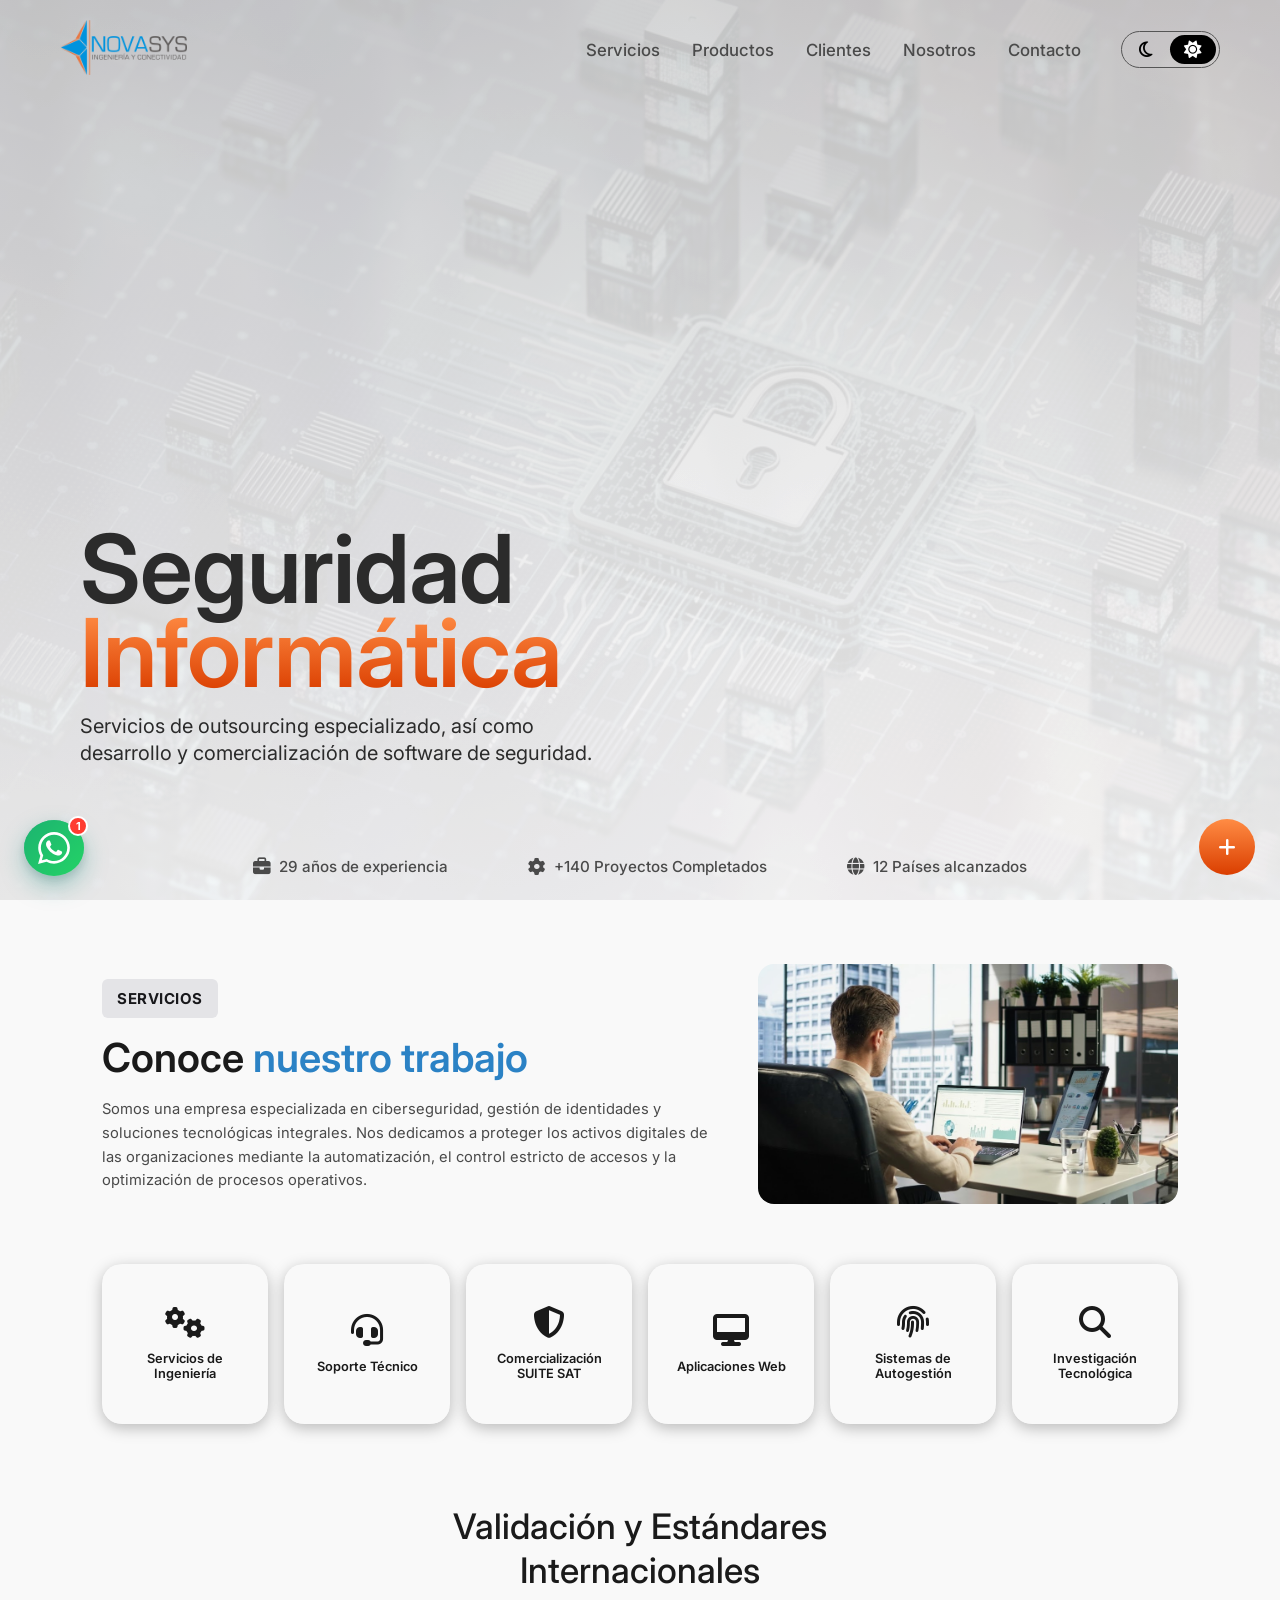
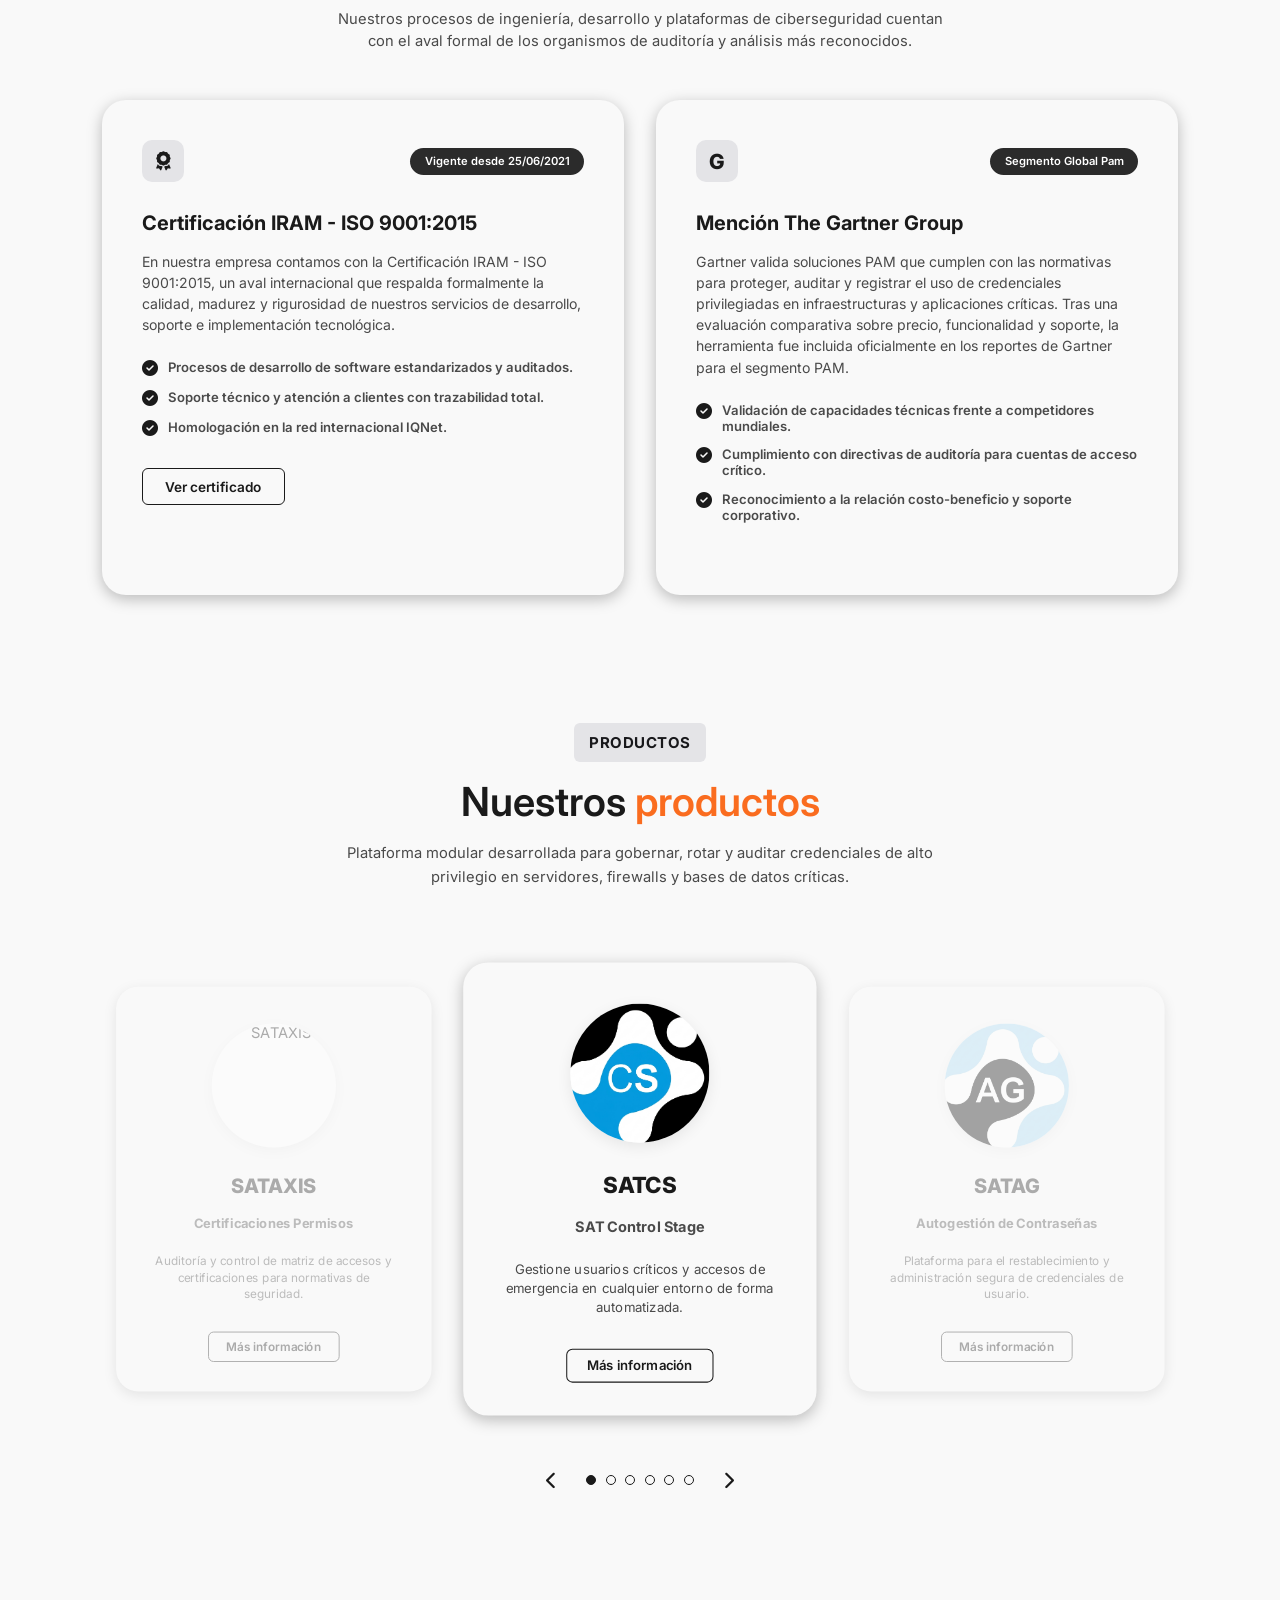
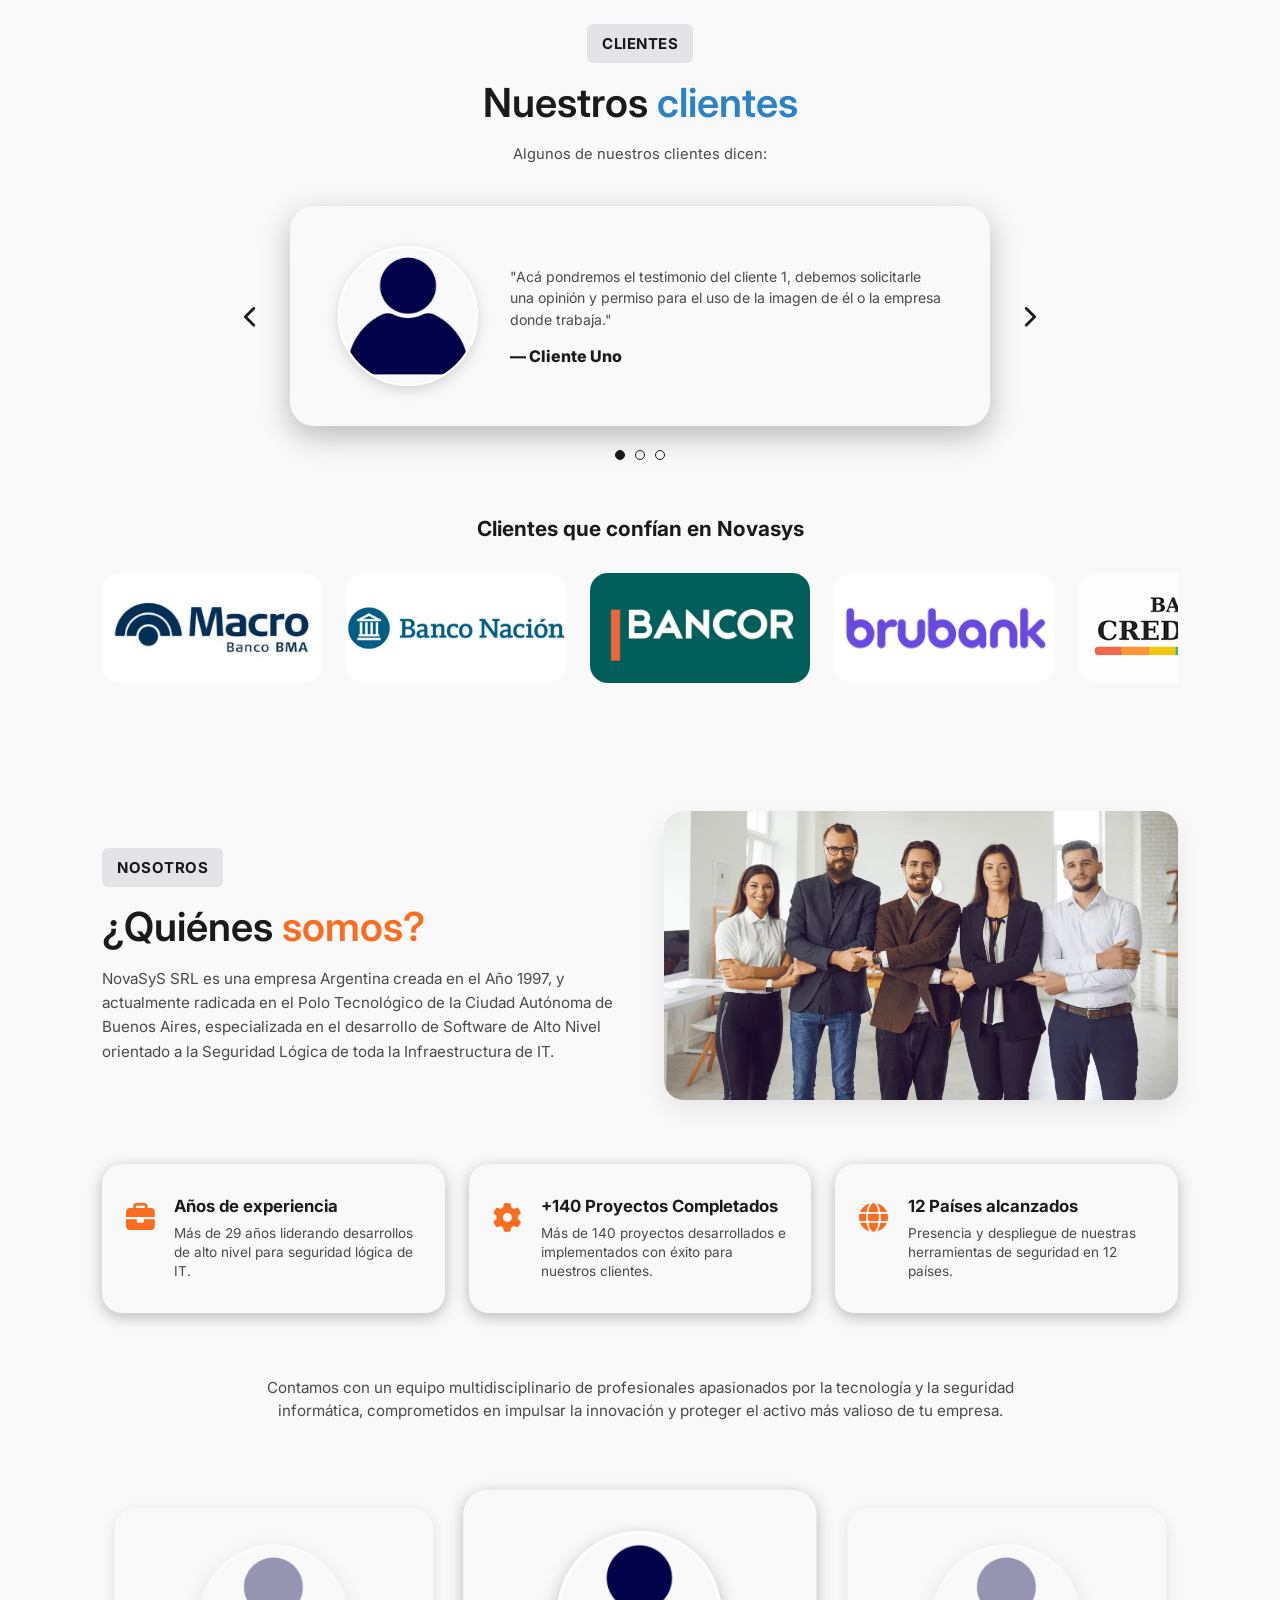
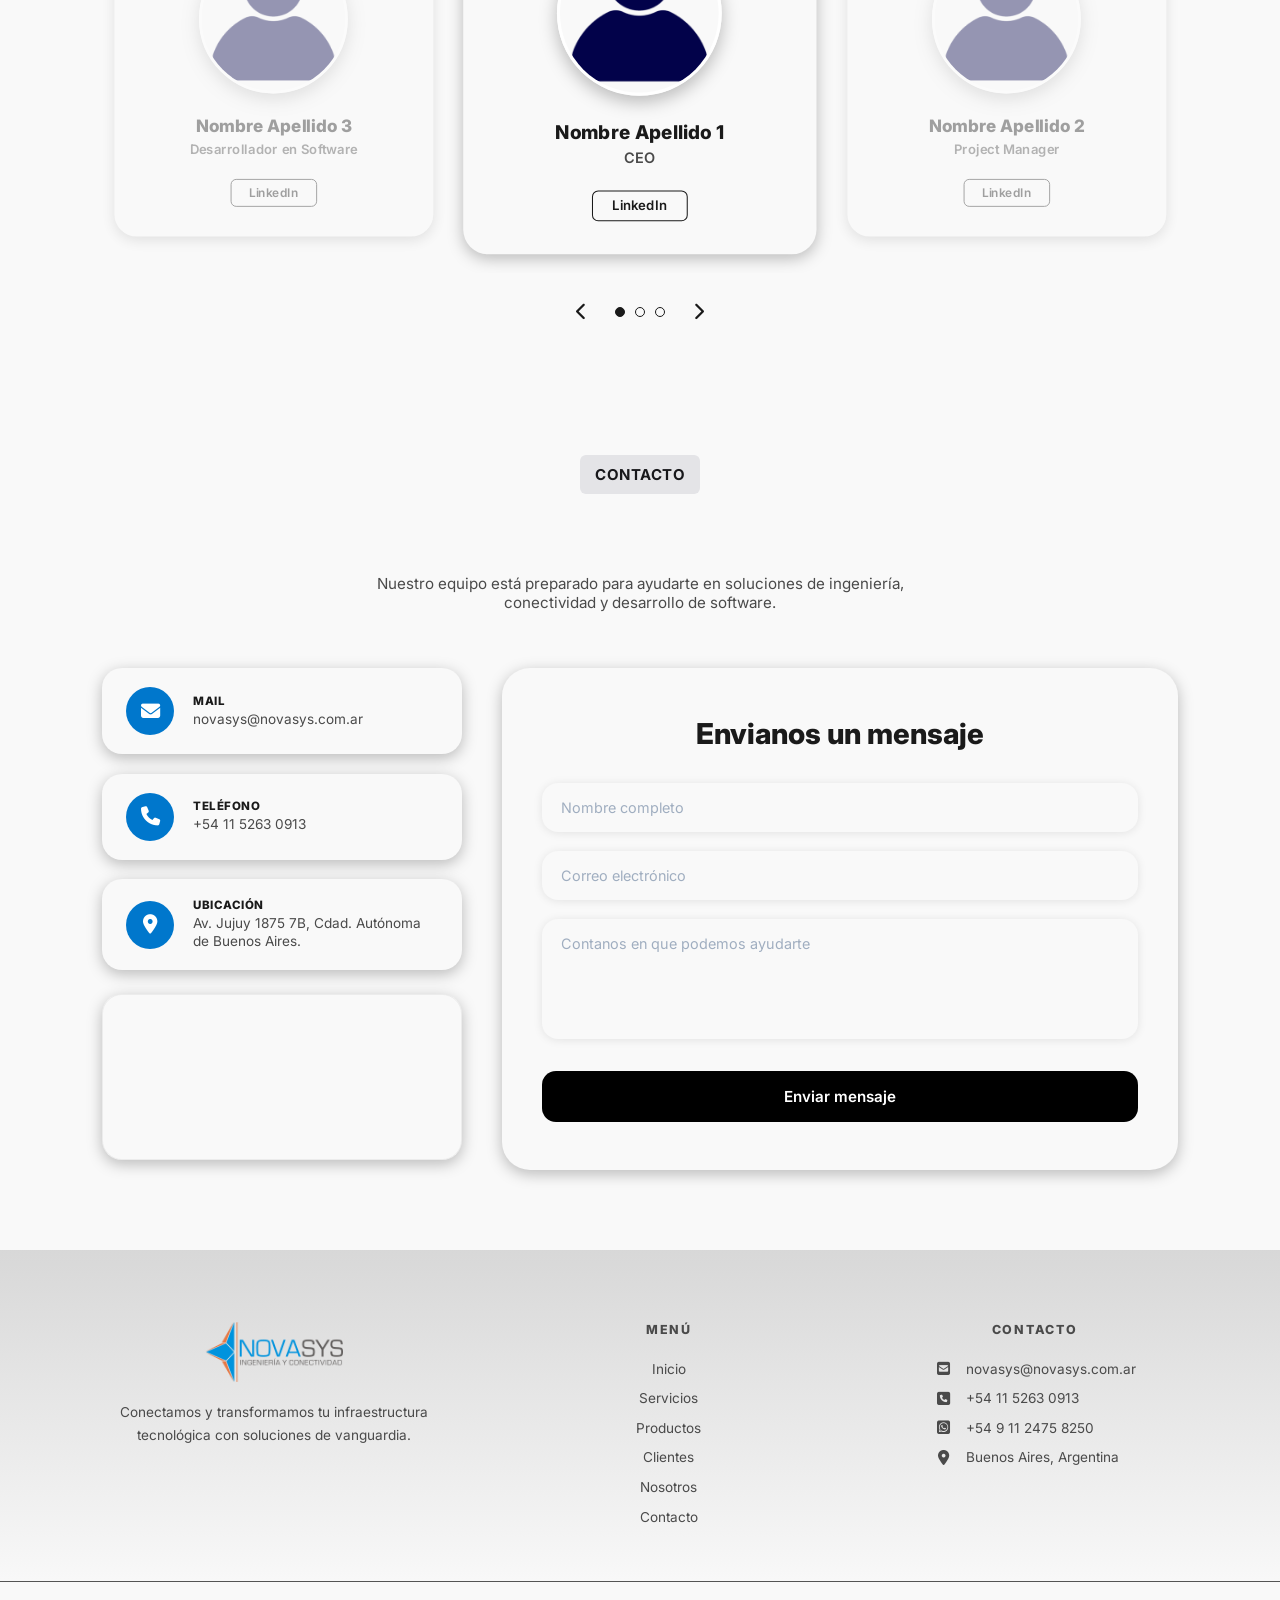
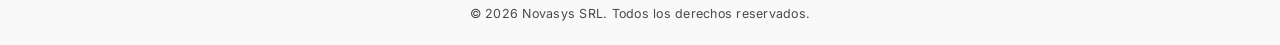
==== commit a6db6727: "mejoras responsive-agregado de imagenes" ====
--- a/index.html
+++ b/index.html
@@ -74,8 +74,12 @@
     </button>
   </div>
 
- <!-- boton redes -->
- <div class="social-fab-container" id="socialFab">
+<!-- boton redes -->
+<div class="social-fab-container" id="socialFab">
+  <button id="btn-volver-arriba" class="btn-scroll-top" aria-label="Volver arriba">
+    <i class="fa-solid fa-chevron-up"></i>
+  </button>
+
   <input type="checkbox" id="btn-fab-toggle">
   
   <div class="social-links">
@@ -92,7 +96,6 @@
       <i class="fa-brands fa-linkedin-in"></i>
     </a>
   </div>
-  
   <div class="fab-main">
     <label for="btn-fab-toggle" class="fab-icon">
       <i class="fa-solid fa-plus"></i>
@@ -104,7 +107,9 @@
   <section id="inicio" class="seccion-principal">
     <header class="encabezado">
       <div class="contenedor-logo">
-        <img id="logo-principal" src="./datos/logo-modo-claro.png" alt="Novasys Logo" class="logo">
+        <a href="#inicio">
+          <img id="logo-principal" src="./datos/logo.png" alt="Novasys Logo" class="logo">
+        </a>
       </div>
     
       <nav class="navegacion-desktop">
@@ -127,8 +132,8 @@
       </nav>
     
       <!-- Botón Hamburguesa (Visible solo cuando la pantalla es <= 1100px) -->
-      <button class="boton-hamburguesa" id="boton-hamburguesa" aria-label="Abrir menú">
-        <i class="fa-solid fa-bars-staggered"></i>
+      <button class="boton-hamburguesa" id="boton-hamburguesa" type="button" aria-label="Abrir menú">
+        <img src="./datos/navbar.png" alt="Menú" class="icono-hamburguesa">
       </button>
     </header>
     
--- a/css/general.css
+++ b/css/general.css
@@ -1,13 +1,14 @@
 @import url('https://fonts.googleapis.com/css2?family=Inter:wght@400;500;600;700;800;900&display=swap');
 
 :root {
-  --fondo-degradado: linear-gradient(rgba(212, 212, 212, 0.92), rgba(255, 255, 255, 0.95));
+  --fondo-degradado: linear-gradient(rgba(212, 212, 212, 0.90), rgba(255, 255, 255, 0.90));
   --naranja-titulo: linear-gradient(180deg, #ff8c44 0%, #da3e00 100%);
   --color-fondo-siguiente: #f9f9f9;
   --texto-principal: #1a1a1a;
   --texto-secundario: #4a4a4a;
   --sombra: rgba(0, 0, 0, 0.258);
   --sombra-leve: rgba(0, 0, 0, 0.094);
+  --sombra-up: rgba(0, 0, 0, 0.678);
   --boton-fondo: transparent;
   --boton-borde: #1a1a1a;
   --titulo-inicio: #2b2b2b;
@@ -32,10 +33,11 @@
   --texto-secundario: #cccccc;
   --boton-borde: #ffffff;
   --titulo-inicio: #c9c9c9;
-  --etiqueta-fondo: #27272a;
+  --etiqueta-fondo: #353535;
   --etiqueta-texto: #f4f4f5;
   --sombra: rgb(0, 0, 0);
   --sombra-leve: rgba(0, 0, 0, 0.304);
+  --sombra-up: rgba(255, 255, 255, 0.637);
   --menu-fondo: #dbdbdb;
   --menu-texto: #000000;
   --color-boton-activo: white;
@@ -63,8 +65,9 @@
 }
 
 body.no-scroll {
+  position: fixed;
+  width: 100%;
   overflow: hidden !important;
-  height: 100vh !important;
 }
 
 
@@ -81,7 +84,7 @@
   transition: background-color 0.3s ease, backdrop-filter 0.3s ease, padding 0.3s ease, box-shadow 0.3s ease;
 }
 .encabezado.scrolled {
-  background-color: rgba(255, 255, 255, 0.272);
+  background-color: rgba(255, 255, 255, 0.425);
   backdrop-filter: blur(12px) saturate(150%);
   -webkit-backdrop-filter: blur(12px) saturate(150%);
   box-shadow: 0 2px 20px var(--sombra-leve);
@@ -104,6 +107,35 @@
   height: 55px;
   object-fit: contain;
 }
+.btn-scroll-top {
+  position: fixed;
+  bottom: 24px; 
+  right: 92px;  
+  width: 56px;
+  height: 56px;
+  border-radius: 50%;
+  background: var(--sombra-up);
+  color: var(--icono-boton-activo);
+  border: none;
+  cursor: pointer;
+  display: flex;
+  align-items: center;
+  justify-content: center;
+  font-size: 1.1rem;
+  z-index: 899;
+
+  opacity: 0;
+  visibility: hidden;
+  transform: scale(0.85);
+  transition: opacity 0.3s ease, transform 0.3s ease, visibility 0.3s ease;
+}
+
+.btn-scroll-top.visible {
+  opacity: 1;
+  visibility: visible;
+  transform: scale(1);
+}
+
 
 .etiqueta-seccion {
   display: inline-block;
@@ -117,6 +149,26 @@
   margin-bottom: 15px;
 }
 
+.titulo-principal {
+  font-family: 'Inter', sans-serif;
+  font-size: 95px;
+  font-weight: 600;    
+  line-height: 0.88;  
+  letter-spacing: -1px;
+  display: flex;
+  flex-direction: column;
+  margin-bottom: 1.2rem;
+}
+
+.subtitulo-principal {
+  font-size: 20px;
+  color: var(--titulo-inicio);
+  max-width: 540px;
+  margin: 0;
+  line-height: 1.35;
+  font-weight: 400;
+}
+
 .titulo-seccion {
   font-size: 40px;
   font-weight: 600;
@@ -124,9 +176,21 @@
   margin-bottom: 1rem;
 }
 
-/* ================================================== */
-/* BOTÓN GENERAL CON EFECTO CORTINA                   */
-/* ================================================== */
+.animar-entrada {
+  opacity: 0;
+  transform: translateY(35px);
+  transition: opacity 1.3s cubic-bezier(0.16, 1, 0.3, 1),
+              transform 1.3s cubic-bezier(0.16, 1, 0.3, 1);
+  will-change: opacity, transform;
+}
+
+.animar-entrada.visible {
+  opacity: 1;
+  transform: translateY(0);
+}
+.subtitulo-principal.animar-entrada {
+  transition-delay: 0.35s;
+}
 .boton {
   position: relative;
   z-index: 1;
@@ -188,16 +252,9 @@
   transform: scale(0.95);
 }
 
-/* ================================================== */
-/* NAVEGACIÓN DESKTOP (POR DEFECTO OCULTA)            */
-/* ================================================== */
 .navegacion-desktop {
   display: none;
 }
-
-/* ================================================== */
-/* BOTÓN HAMBURGUESA Y MENÚ LATERAL (MOBILE)          */
-/* ================================================== */
 .boton-hamburguesa {
   position: fixed;
   top: 40px;
@@ -206,8 +263,6 @@
   background: transparent;
   border: none;
   cursor: pointer;
-  font-size: 35px;
-  color: var(--texto-principal);
   display: flex;
   align-items: center;
   justify-content: center;
@@ -219,10 +274,20 @@
   transition: all 0.3s ease;
 }
 
+.boton-hamburguesa .icono-hamburguesa {
+  width: 38px;
+  height: auto;
+  display: block;
+  transition: transform 0.3s ease, filter 0.3s ease;
+}
+
 .boton-hamburguesa:hover {
   opacity: 0.75;
 }
 
+[data-tema="oscuro"] .boton-hamburguesa .icono-hamburguesa {
+  filter: brightness(0) invert(1);
+}
 .boton-hamburguesa.scrolled {
   top: 20px;
   right: 20px;
@@ -230,11 +295,19 @@
   height: 48px;
   border-radius: 50%;
   background: var(--menu-fondo);
-  color: var(--menu-texto);
   backdrop-filter: blur(8px);
   border: 1px solid rgba(255, 255, 255, 0.15);
   box-shadow: 0 4px 12px rgba(0, 0, 0, 0.3);
-  font-size: 20px;
+}
+
+.boton-hamburguesa.scrolled .icono-hamburguesa {
+  width: 22px;
+}
+.boton-hamburguesa.scrolled .icono-hamburguesa {
+  filter: brightness(0) invert(1);
+}
+[data-tema="oscuro"] .boton-hamburguesa.scrolled .icono-hamburguesa {
+  filter: brightness(0);
 }
 
 .menu-lateral {
@@ -670,8 +743,8 @@
 }
 
 .wa-float-btn {
-  width: 60px;
-  height: 60px;
+  width: 56px;                 
+  height: 56px;
   min-width: 60px;
   border-radius: 50%;
   background: linear-gradient(135deg, #128c7e 0%, #25d366 100%);
@@ -790,8 +863,8 @@
   display: flex;
   align-items: center;
   justify-content: center;
-  width: 55px;
-  height: 55px;
+  width: 56px;               
+  height: 56px;
   border-radius: 50%;
   background: var(--naranja-titulo);
   color: var(--menu-texto);
@@ -812,8 +885,9 @@
   flex-direction: column-reverse;
   gap: 12px;
   position: absolute;
-  bottom: 65px;
-  right: 0;
+  bottom: 68px;      
+  right: 4px;           
+  align-items: center;
   pointer-events: none;
 }
 
@@ -873,25 +947,47 @@
     -webkit-backdrop-filter: none;
     box-shadow: none;
   }
+
+  .contenedor-logo {
+    position: fixed;
+    top: 20px;
+    left: 60px;
+    z-index: 1000;
+    transition: opacity 0.2s ease;
+  }
+
   .encabezado.scrolled .contenedor-logo {
     display: none;
   }
 }
-
+  
 @media (max-width: 768px) {
   .boton-hamburguesa {
     top: 33px;
     right: 30px;
   }
+  .contenedor-logo {
+    top: 20px;
+    left: 30px;
+  }
 }
 
 @media (max-width: 420px) {
-  .wa-widget-container {
-    left: 12px;
-    bottom: 12px;
-  }
   .wa-chat-box {
     width: calc(100vw - 24px);
+  }
+  .wa-widget-container {
+    left: 16px;
+    bottom: 16px;
+  }
+  
+  .social-fab-container {
+    right: 16px;
+    bottom: 16px;
+  }
+  .btn-scroll-top {
+    right: 80px;
+    bottom: 16px;
   }
 }
 
@@ -919,14 +1015,14 @@
 
   .navegacion-desktop a {
     text-decoration: none;
-    color: var(--texto-principal);
+    color: var(--texto-secundario);
     font-size: 1.05rem;
     font-weight: 500;
     transition: color 0.25s ease;
   }
 
   .navegacion-desktop a:hover {
-    color: var(--color-acento-naranja);
+    color: var(--azul-acento);
   }
 
   .caja-selector-tema-desktop {
@@ -943,4 +1039,9 @@
     padding: 6px 14px;
     border-radius: 16px;
   }
+}
+@media (max-width: 480px) {
+  .contenedor-selector-tema {
+    margin-bottom: 80px;
+  }
 }
--- a/css/inicio.css
+++ b/css/inicio.css
@@ -38,16 +38,7 @@
   max-width: 750px; 
 }
 
-.titulo-principal {
-  font-family: 'Inter', sans-serif;
-  font-size: 95px;
-  font-weight: 600;    
-  line-height: 0.88;  
-  letter-spacing: -1px;
-  display: flex;
-  flex-direction: column;
-  margin-bottom: 1.2rem;
-}
+
 
 .titulo-oscuro {
   color: var(--titulo-inicio);
@@ -61,14 +52,7 @@
   -webkit-text-fill-color: transparent;
 }
 
-.subtitulo-principal {
-  font-size: 20px;
-  color: var(--titulo-inicio);
-  max-width: 540px;
-  margin: 0;
-  line-height: 1.35;
-  font-weight: 400;
-}
+
 
 .contenedor-metricas {
   display: flex;
@@ -99,8 +83,12 @@
 
 @media (max-width: 1000px) {
   .seccion-principal {
-    padding: 1.8rem 1.25rem 2rem 1.25rem;
+    min-height: 100vh;
+    min-height: 100dvh;
+    justify-content: center;
+    padding: 6.5rem 1.5rem 2rem 1.5rem;
     align-items: center;
+    gap: 5rem;  
   }
 
   .seccion-principal::before {
@@ -110,29 +98,31 @@
   .contenido-principal {
     align-items: center;
     text-align: center;
-    margin: auto 10;
+    margin: 0;
     max-width: 100%;
+    gap: 2.2rem; 
   }
 
   .titulo-principal {
-    font-size: 75px;
-    margin-bottom: 40px;
+    font-size: 60px;
+    margin-bottom: 0;
     letter-spacing: -1px;
     line-height: 0.95;
     align-items: center;
   }
 
   .subtitulo-principal {
-    font-size: 15px;
+    font-size: 16px;
     color: #4a4a4a;
     max-width: 450px;
-    margin: 0 auto 45px auto;
-    line-height: 1.4;
+    margin: 0 auto;
+    line-height: 1.5;
   }
 
   .boton-cita {
     display: inline-block;
-    padding: 0.75rem 1.8rem;
+    margin-top: 0.5rem;
+    padding: 0.85rem 2rem;
     border: 1px solid var(--boton-borde);
     border-radius: 12px;
     color: var(--texto-secundario);
@@ -145,14 +135,13 @@
 
   .contenedor-metricas {
     flex-direction: column;
-    gap: 0.8rem;
+    gap: 1rem;
     align-items: center;
-    margin-top: 2rem;
-    padding-bottom: 1rem;
+    margin-top: 0;
   }
 
   .item-metrica {
-    font-size: 0.88rem;
+    font-size: 0.9rem;
     color: #666666;
   }
 
@@ -161,18 +150,13 @@
   }
 }
 
-@media (max-width: 650px) {
+@media (max-width: 480px) {
   .titulo-principal {
-    font-size: 60px;
+    font-size: 55px;
   }
-  
+
   .subtitulo-principal {
+    font-size: 14px;
     max-width: 300px;
   }
-}
-
-@media (max-width: 480px) {
-  .titulo-principal {
-    font-size: 46px;
-  }
 }
--- a/css/clientes.css
+++ b/css/clientes.css
@@ -137,22 +137,23 @@
 }
 
 .tarjeta-logo {
-  height: 65px;
-  padding: 0.8rem 1.8rem;
+  height: 110px;  
+  width: 220px;  
+  padding: 0; 
   background: #ffffff;
-  border-radius: 16px;
-  box-shadow: 0 4px 15px rgba(0, 0, 0, 0.04);
-  border: 1px solid rgba(0, 0, 0, 0.05);
-  display: flex;
+  border-radius: 18px;   
+  display: flex;   
   align-items: center;
   justify-content: center;
   flex-shrink: 0;
+  overflow: hidden; 
 }
 
 .tarjeta-logo img {
-  max-height: 35px;
-  max-width: 120px;
-  object-fit: contain;
+  width: 100%; 
+  height: 100%;   
+  display: block;      
+  object-fit: cover;  
 }
 
 @keyframes desplazarLogos {
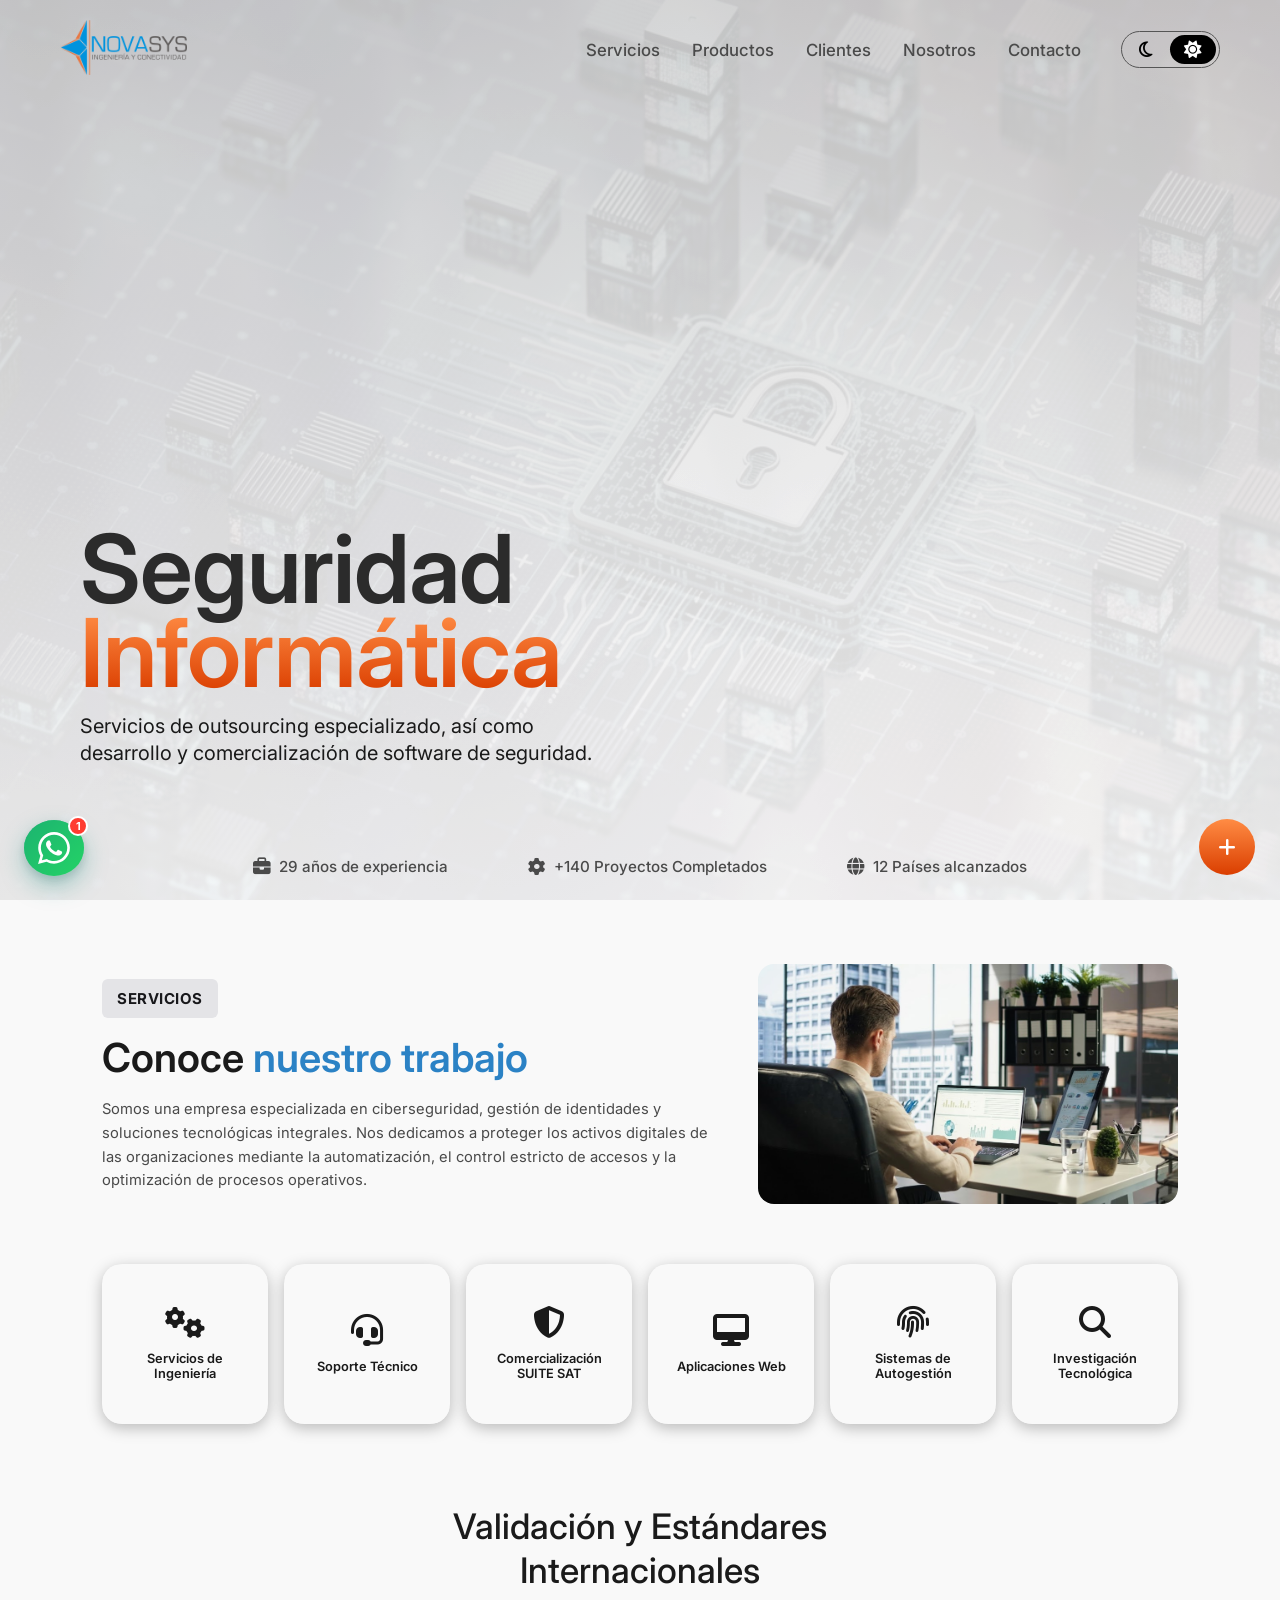
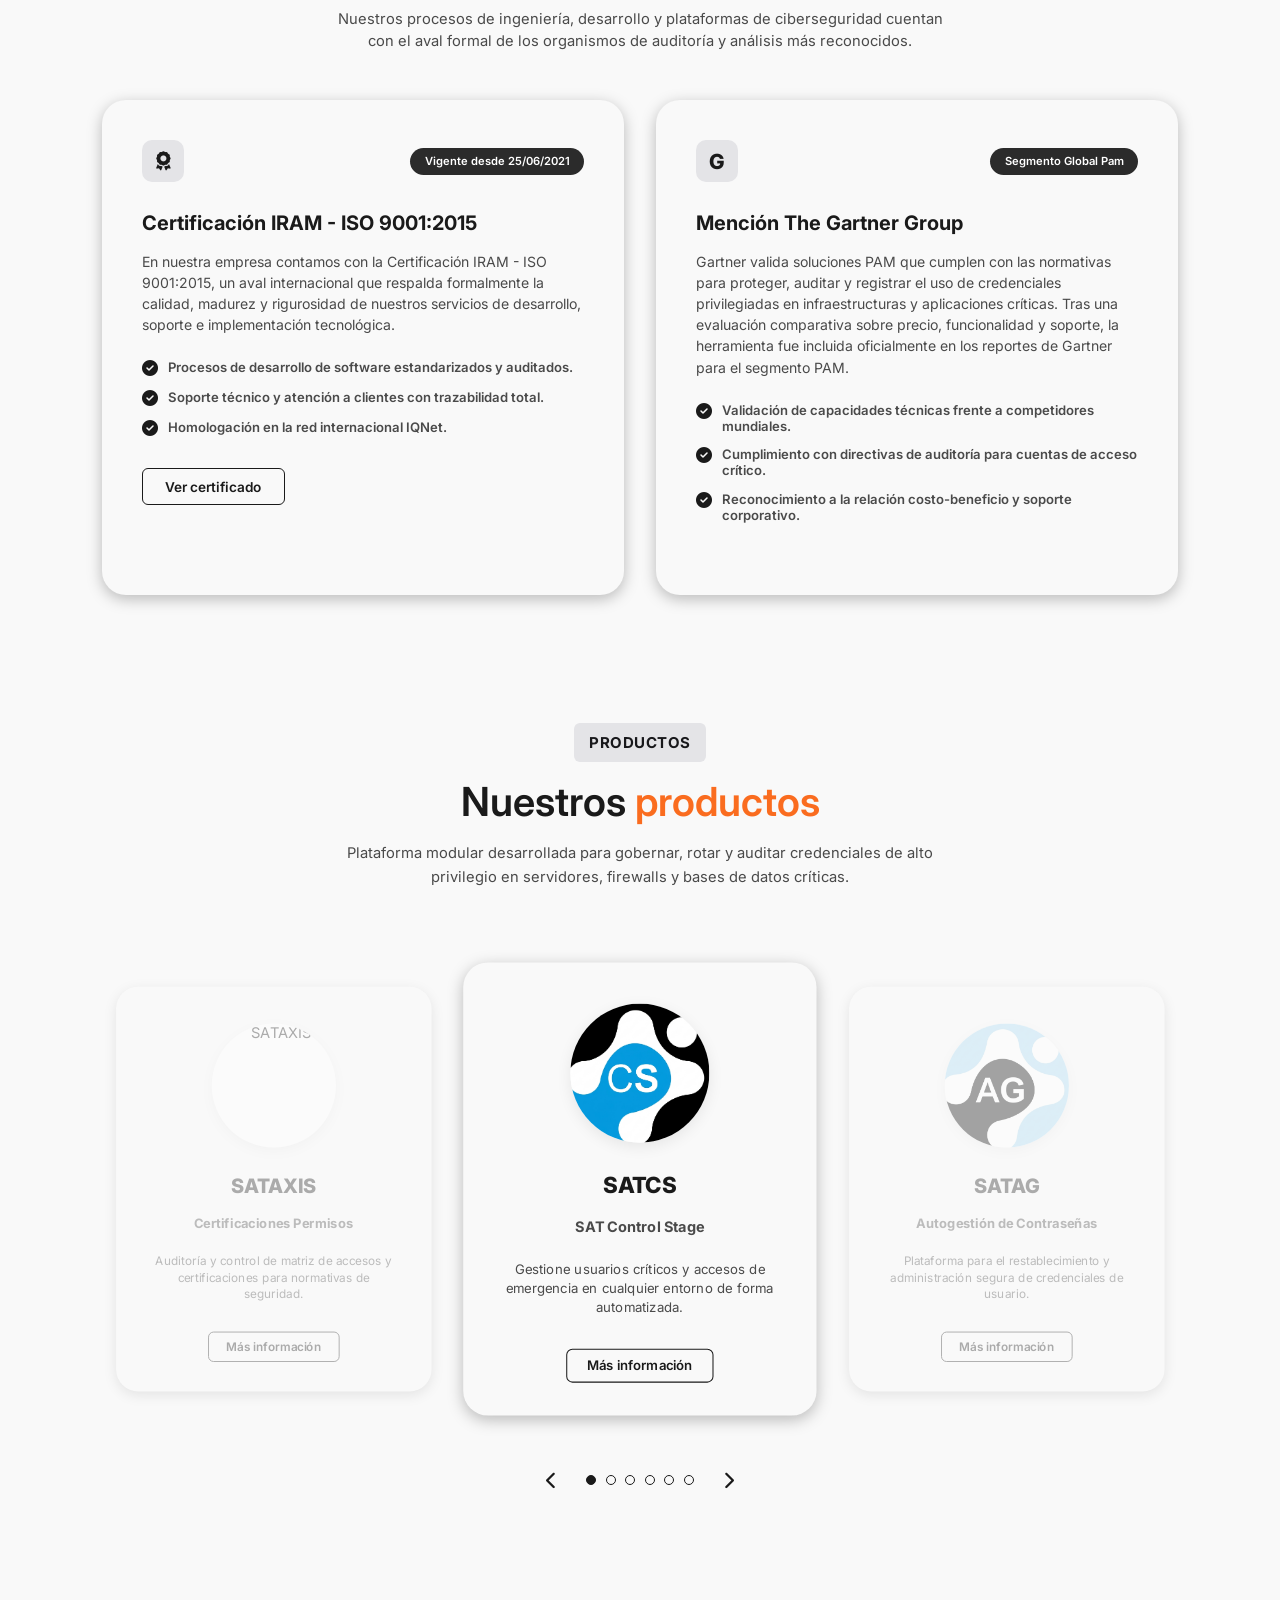
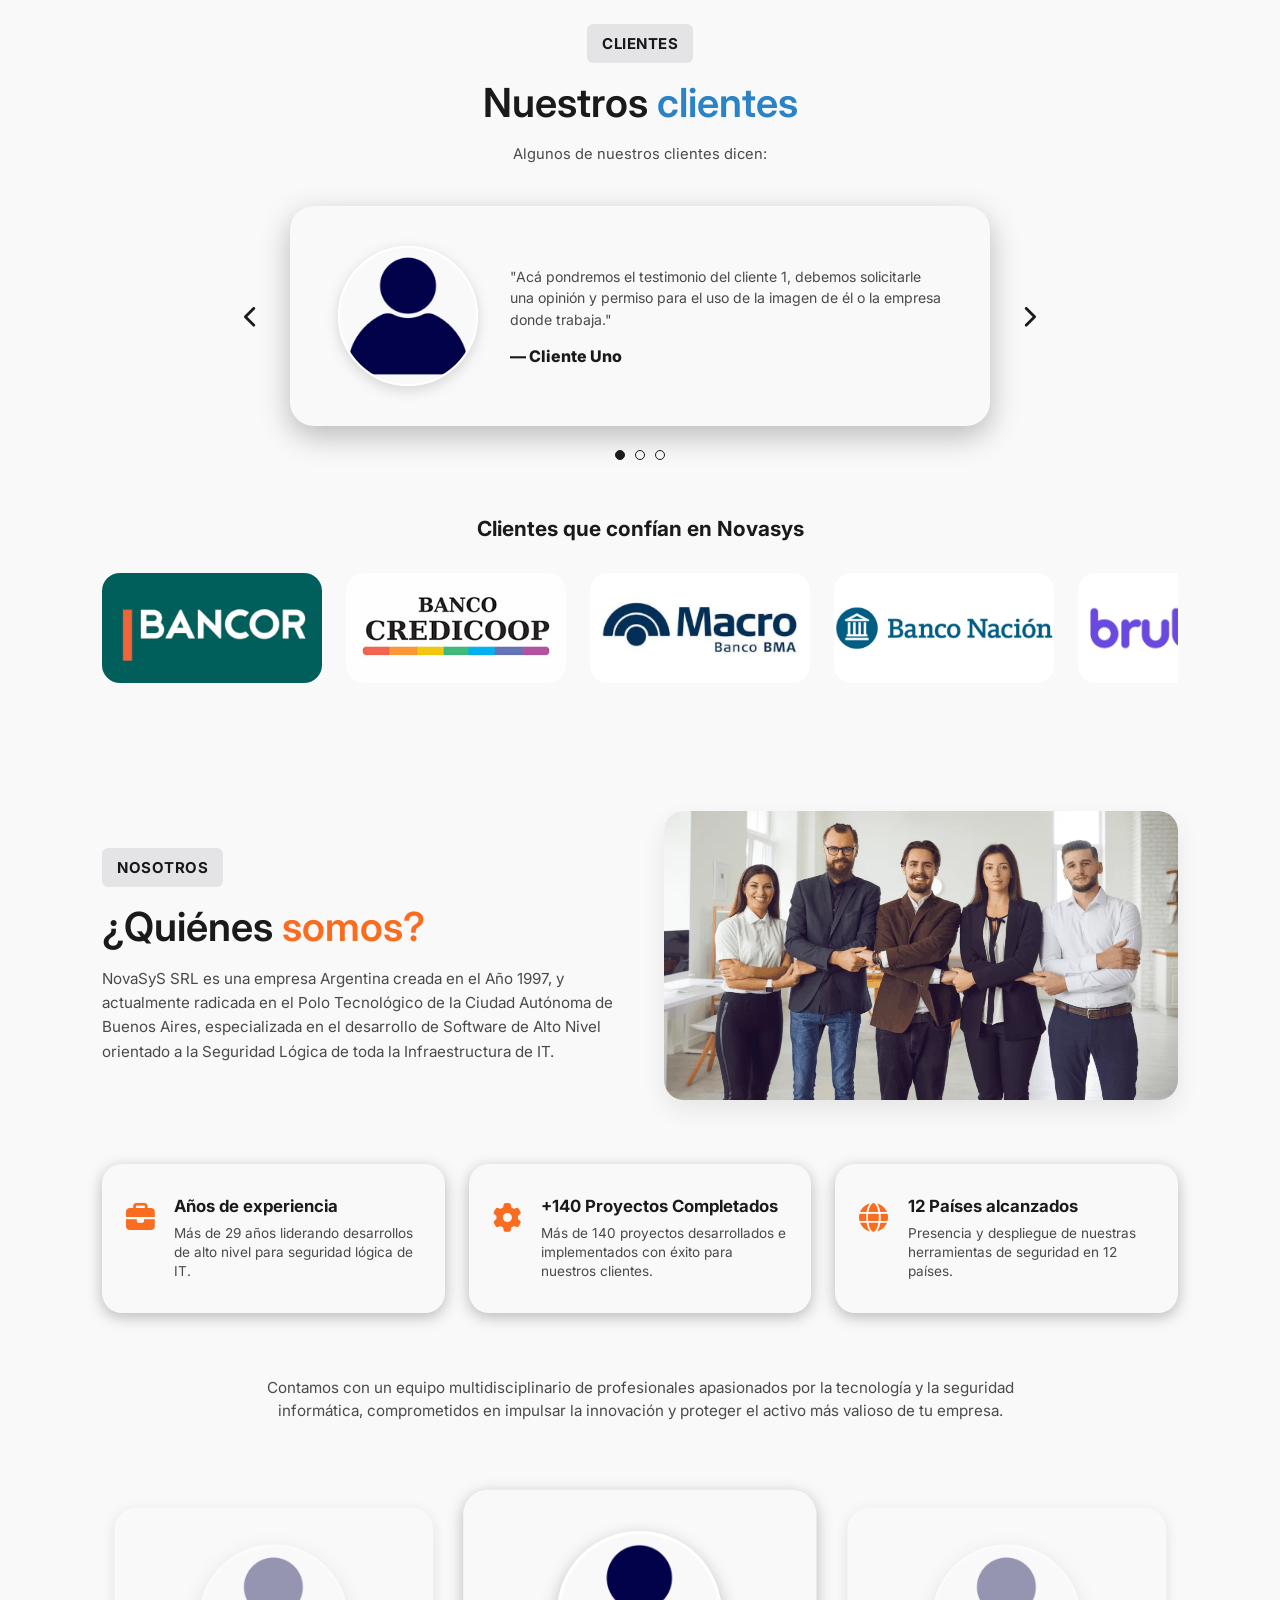
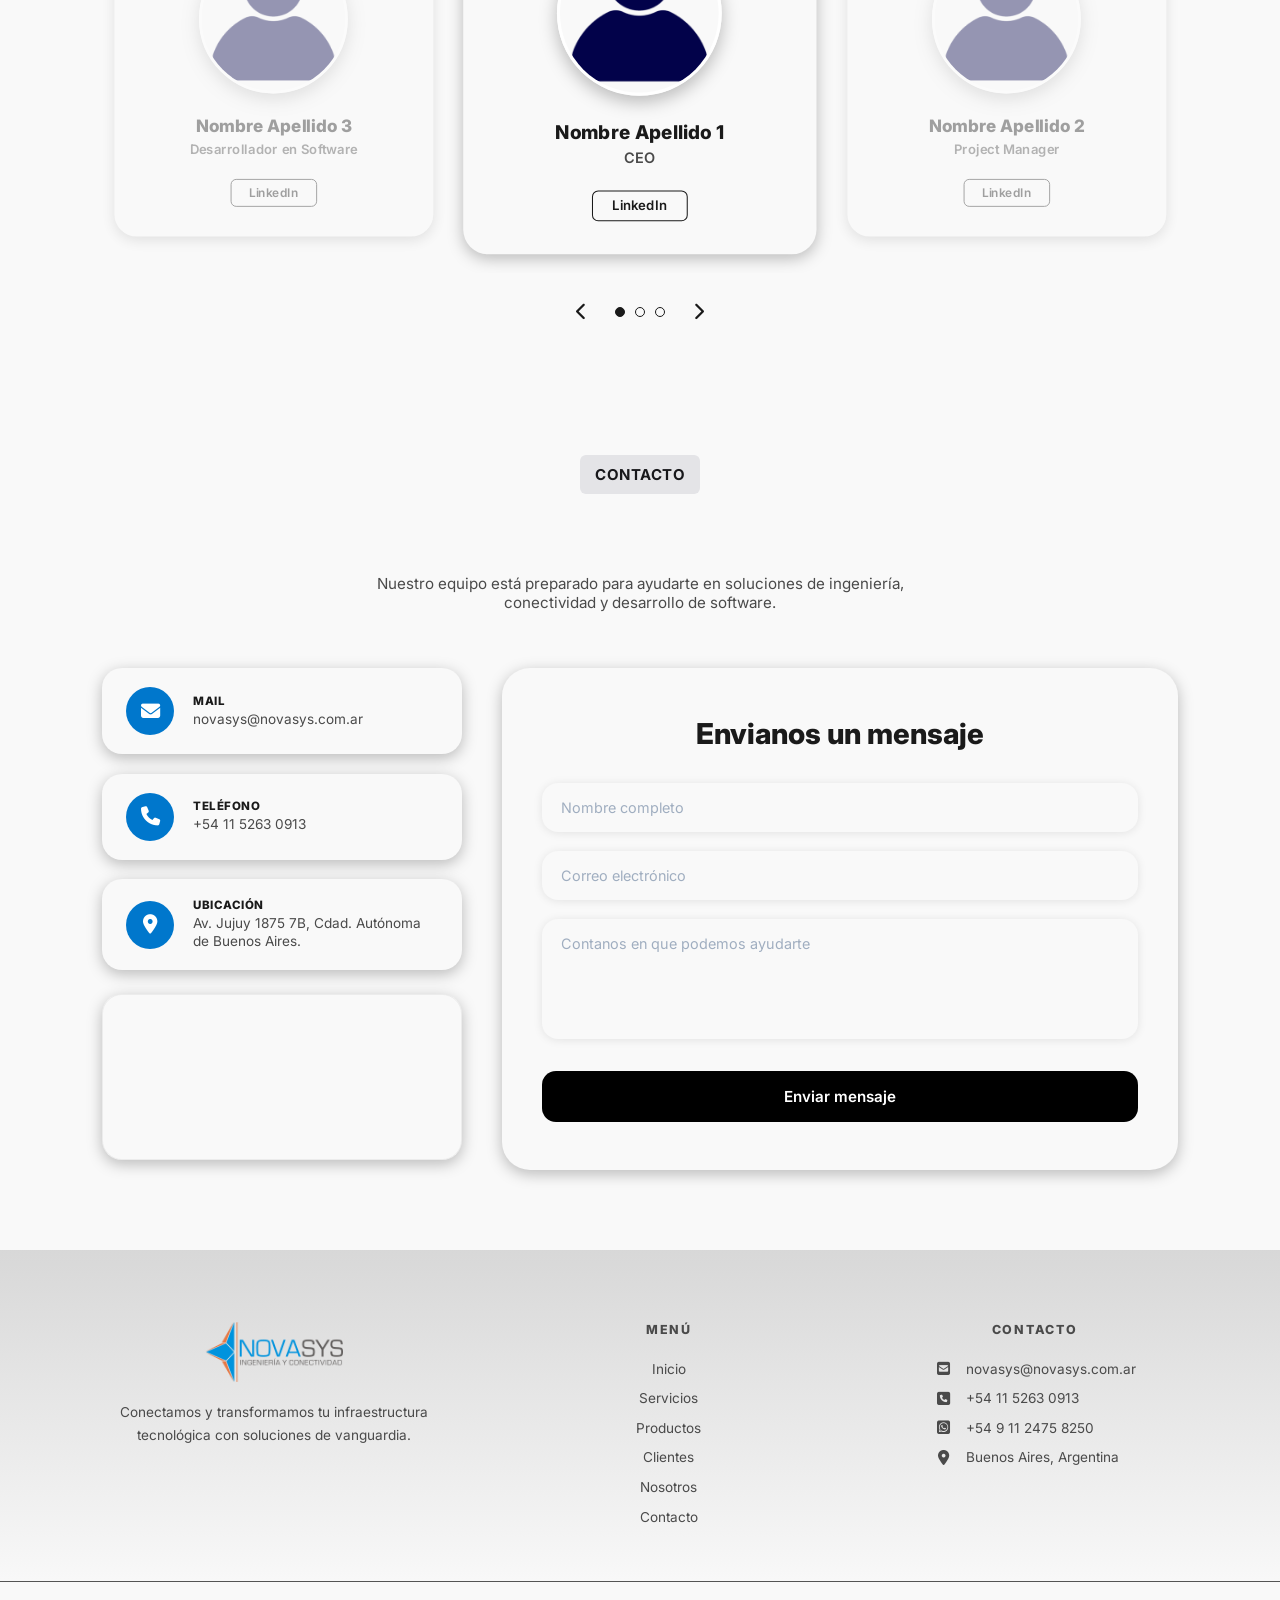
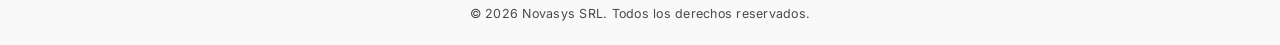
==== commit 09c8e185: "correcciones 1/9" ====
--- a/index.html
+++ b/index.html
@@ -345,7 +345,7 @@
         <h3>SATCS</h3>
         <h4>SAT Control Stage</h4>
         <p>Gestione usuarios críticos y accesos de emergencia en cualquier entorno de forma automatizada.</p>
-        <a href="#" class="boton-mas-info">Más información</a>
+        <a href="https://www.sat-cs.com/" class="boton-mas-info" target="_blank">Más información</a>
       </article>
 
       <!-- 2. SATAG -->
@@ -356,7 +356,7 @@
         <h3>SATAG</h3>
         <h4>Autogestión de Contraseñas</h4>
         <p>Plataforma para el restablecimiento y administración segura de credenciales de usuario.</p>
-        <a href="#" class="boton-mas-info">Más información</a>
+        <a href="https://www.sat-cs.com/" class="boton-mas-info" target="_blank">Más información</a>
       </article>
 
       <!-- 3. SATWF -->
@@ -367,7 +367,7 @@
         <h3>SATWF</h3>
         <h4>Workflow</h4>
         <p>Automatización y flujo de trabajo para la aprobación y control de procesos internos.</p>
-        <a href="#" class="boton-mas-info">Más información</a>
+        <a href="https://www.sat-cs.com/" class="boton-mas-info" target="_blank">Más información</a>
       </article>
 
       <!-- 4. SATWS -->
@@ -378,7 +378,7 @@
         <h3>SATWS</h3>
         <h4>Web Service Pgm/Script</h4>
         <p>Integración de servicios web para la ejecución directa de programas y scripts corporativos.</p>
-        <a href="#" class="boton-mas-info">Más información</a>
+        <a href="https://www.sat-cs.com/" class="boton-mas-info" target="_blank">Más información</a>
       </article>
 
       <!-- 5. SATXWS -->
@@ -389,7 +389,7 @@
         <h3>SATXWS</h3>
         <h4>Web Service Extendido</h4>
         <p>Capa de conectividad avanzada para intercambio seguro de información entre sistemas.</p>
-        <a href="#" class="boton-mas-info">Más información</a>
+        <a href="https://www.sat-cs.com/" class="boton-mas-info" target="_blank">Más información</a>
       </article>
 
       <!-- 6. SATAXIS -->
@@ -400,7 +400,7 @@
         <h3>SATAXIS</h3>
         <h4>Certificaciones Permisos</h4>
         <p>Auditoría y control de matriz de accesos y certificaciones para normativas de seguridad.</p>
-        <a href="#" class="boton-mas-info">Más información</a>
+        <a href="https://www.sat-cs.com/" class="boton-mas-info" target="_blank">Más información</a>
       </article>
 
     </div>
@@ -483,17 +483,17 @@
     <h3 class="subtitulo-logos">Clientes que confían en Novasys</h3>
     <div class="marquesina-contenedor">
       <div class="marquesina-pista">
+        <div class="tarjeta-logo"><img src="./datos/bancor.png" alt="BANCOR"></div>
+        <div class="tarjeta-logo"><img src="./datos/credicoop.png" alt="Banco Credicoop"></div>
         <div class="tarjeta-logo"><img src="./datos/macro.png" alt="Banco Macro BMA"></div>
         <div class="tarjeta-logo"><img src="./datos/nacion.png" alt="Banco Nación"></div>
+        <div class="tarjeta-logo"><img src="./datos/brubank.png" alt="Brubank"></div>
+
         <div class="tarjeta-logo"><img src="./datos/bancor.png" alt="BANCOR"></div>
-        <div class="tarjeta-logo"><img src="./datos/brubank.png" alt="Brubank"></div>
         <div class="tarjeta-logo"><img src="./datos/credicoop.png" alt="Banco Credicoop"></div>
-
         <div class="tarjeta-logo"><img src="./datos/macro.png" alt="Banco Macro BMA"></div>
         <div class="tarjeta-logo"><img src="./datos/nacion.png" alt="Banco Nación"></div>
-        <div class="tarjeta-logo"><img src="./datos/bancor.png" alt="BANCOR"></div>
         <div class="tarjeta-logo"><img src="./datos/brubank.png" alt="Brubank"></div>
-        <div class="tarjeta-logo"><img src="./datos/credicoop.png" alt="Banco Credicoop"></div>
       </div>
     </div>
   </div>
--- a/css/general.css
+++ b/css/general.css
@@ -162,7 +162,6 @@
 
 .subtitulo-principal {
   font-size: 20px;
-  color: var(--titulo-inicio);
   max-width: 540px;
   margin: 0;
   line-height: 1.35;
@@ -941,7 +940,8 @@
   .wa-chat-footer textarea {
     font-size: 16px;
   }
-  .encabezado.scrolled {
+  .encabezado.scrolled,
+  [data-tema="oscuro"] .encabezado.scrolled {
     background-color: transparent;
     backdrop-filter: none;
     -webkit-backdrop-filter: none;
@@ -959,6 +959,9 @@
   .encabezado.scrolled .contenedor-logo {
     display: none;
   }
+  body:has(.menu-lateral.abierto) .contenedor-logo {
+  display: none;
+}
 }
   
 @media (max-width: 768px) {
--- a/css/inicio.css
+++ b/css/inicio.css
@@ -113,7 +113,7 @@
 
   .subtitulo-principal {
     font-size: 16px;
-    color: #4a4a4a;
+    color: var(--texto-secundario);
     max-width: 450px;
     margin: 0 auto;
     line-height: 1.5;
--- a/css/servicios.css
+++ b/css/servicios.css
@@ -268,4 +268,4 @@
   .grilla-6-tarjetas {
     grid-template-columns: 1fr;
   }
-}+}
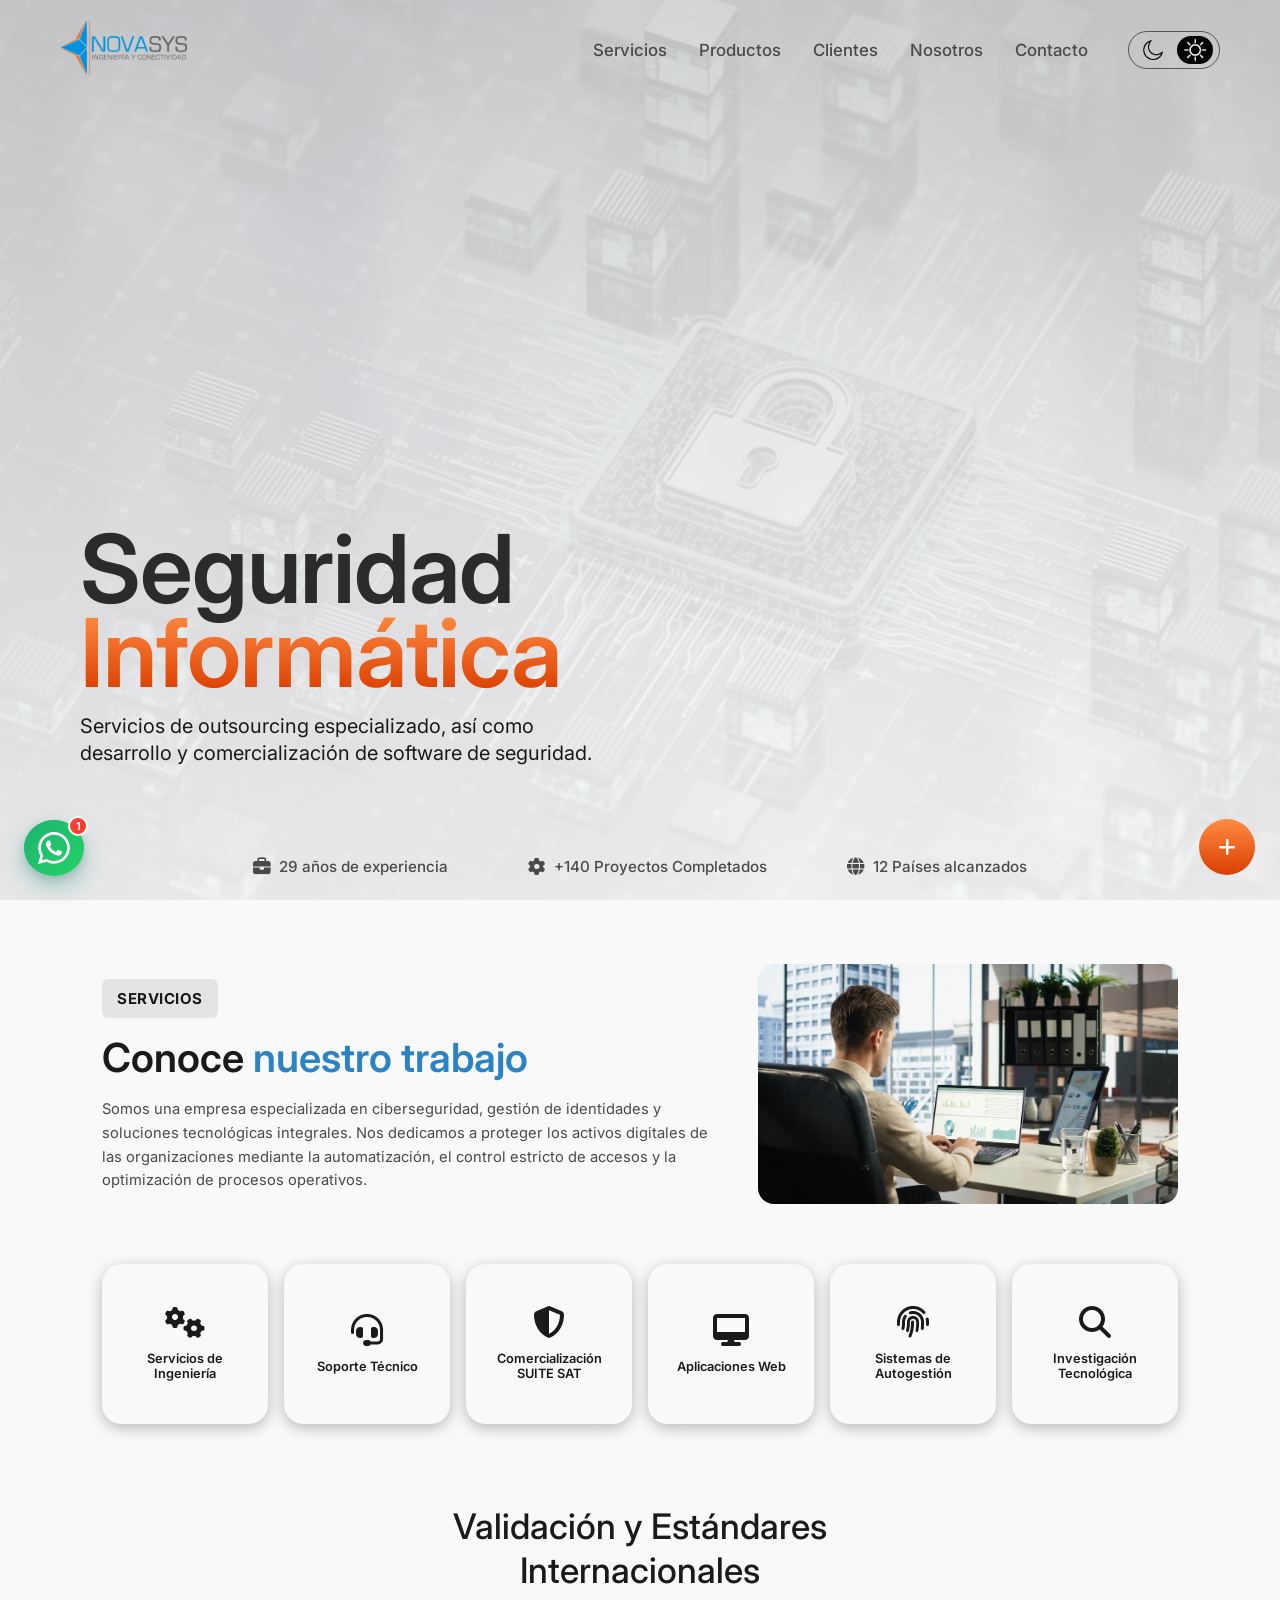
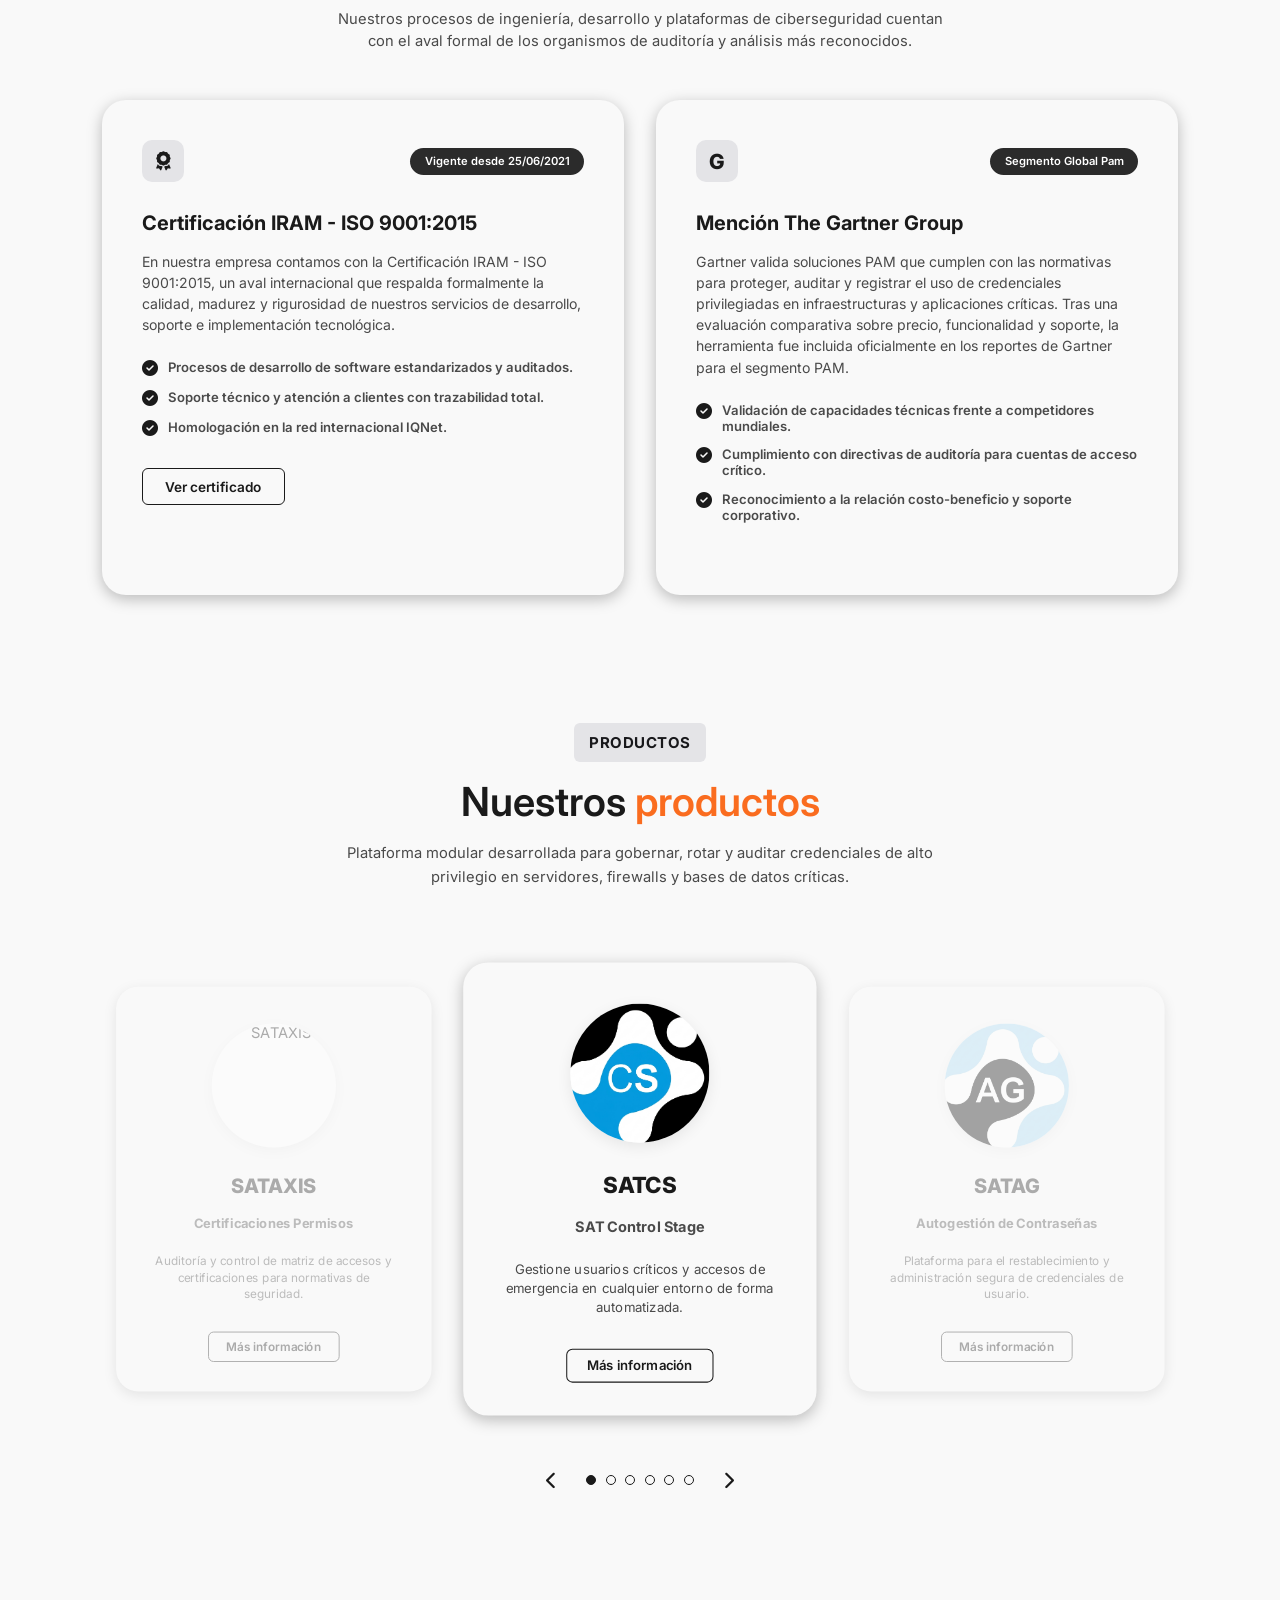
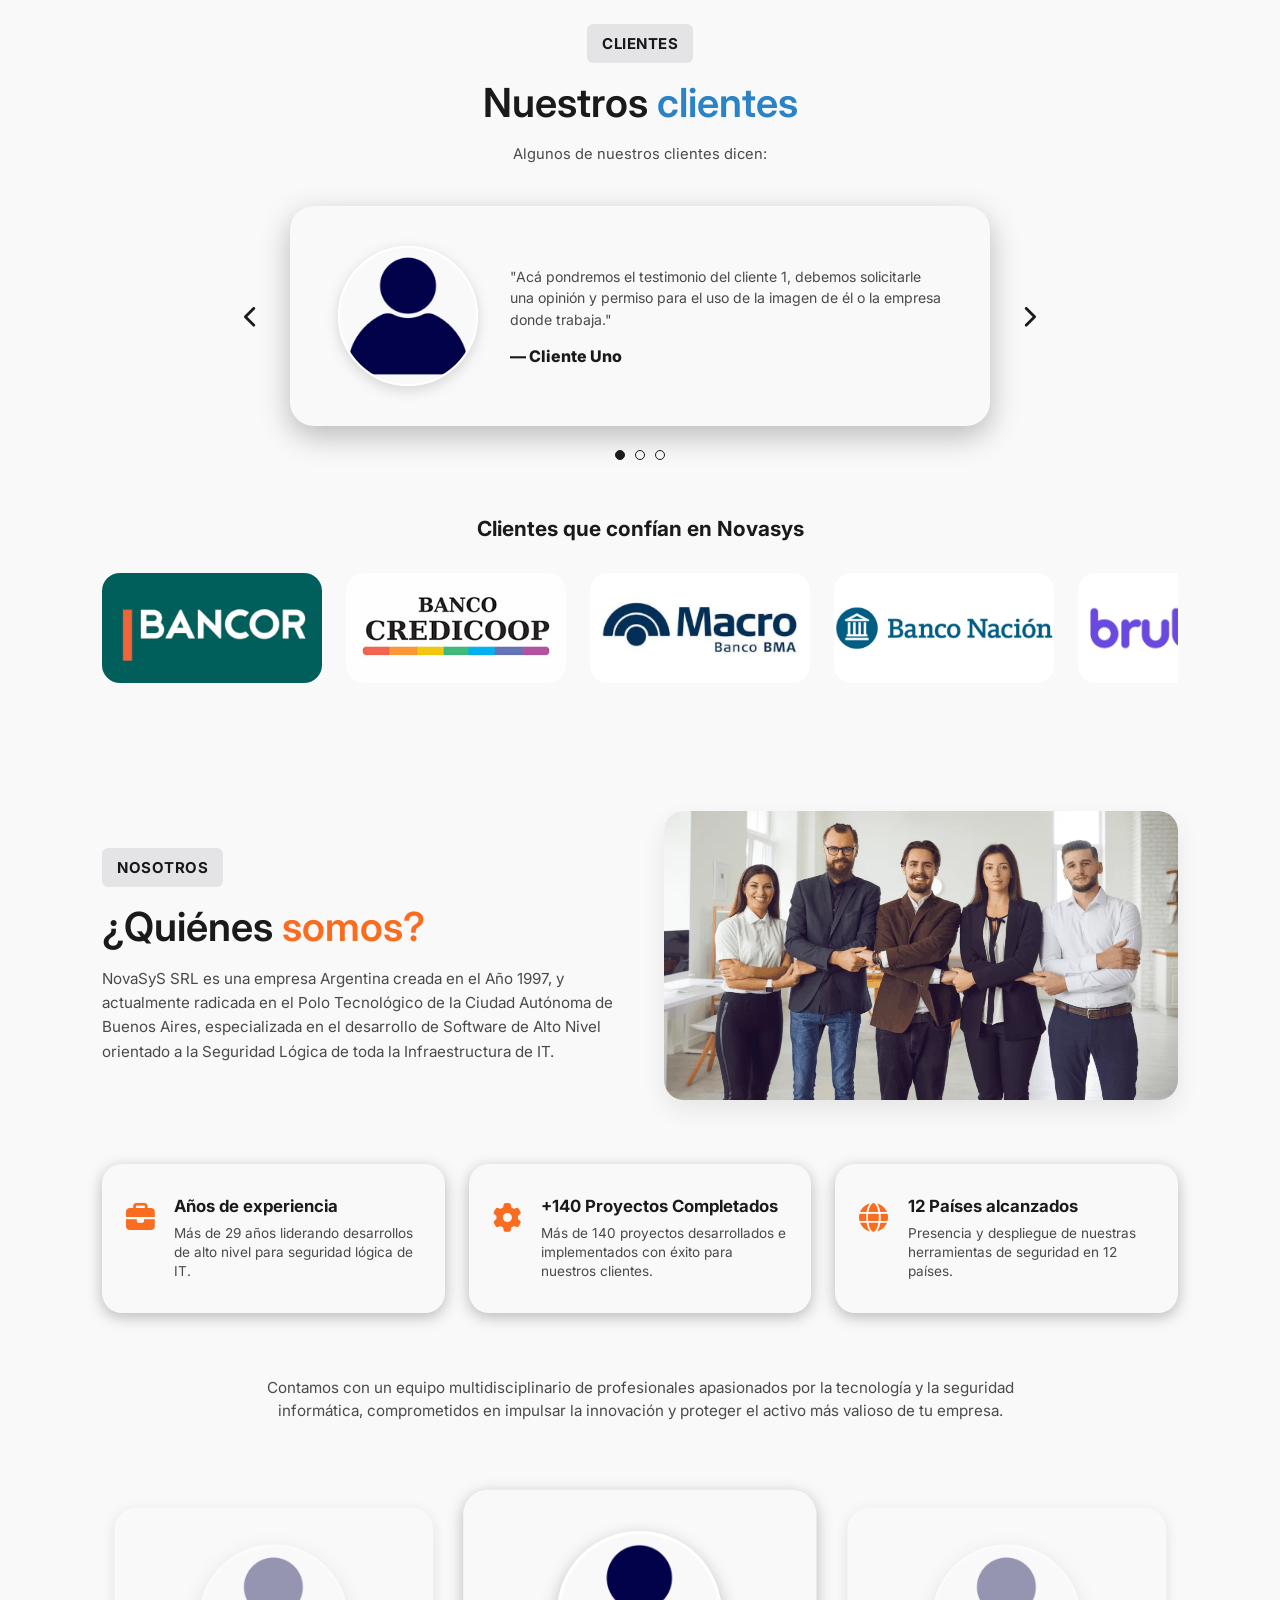
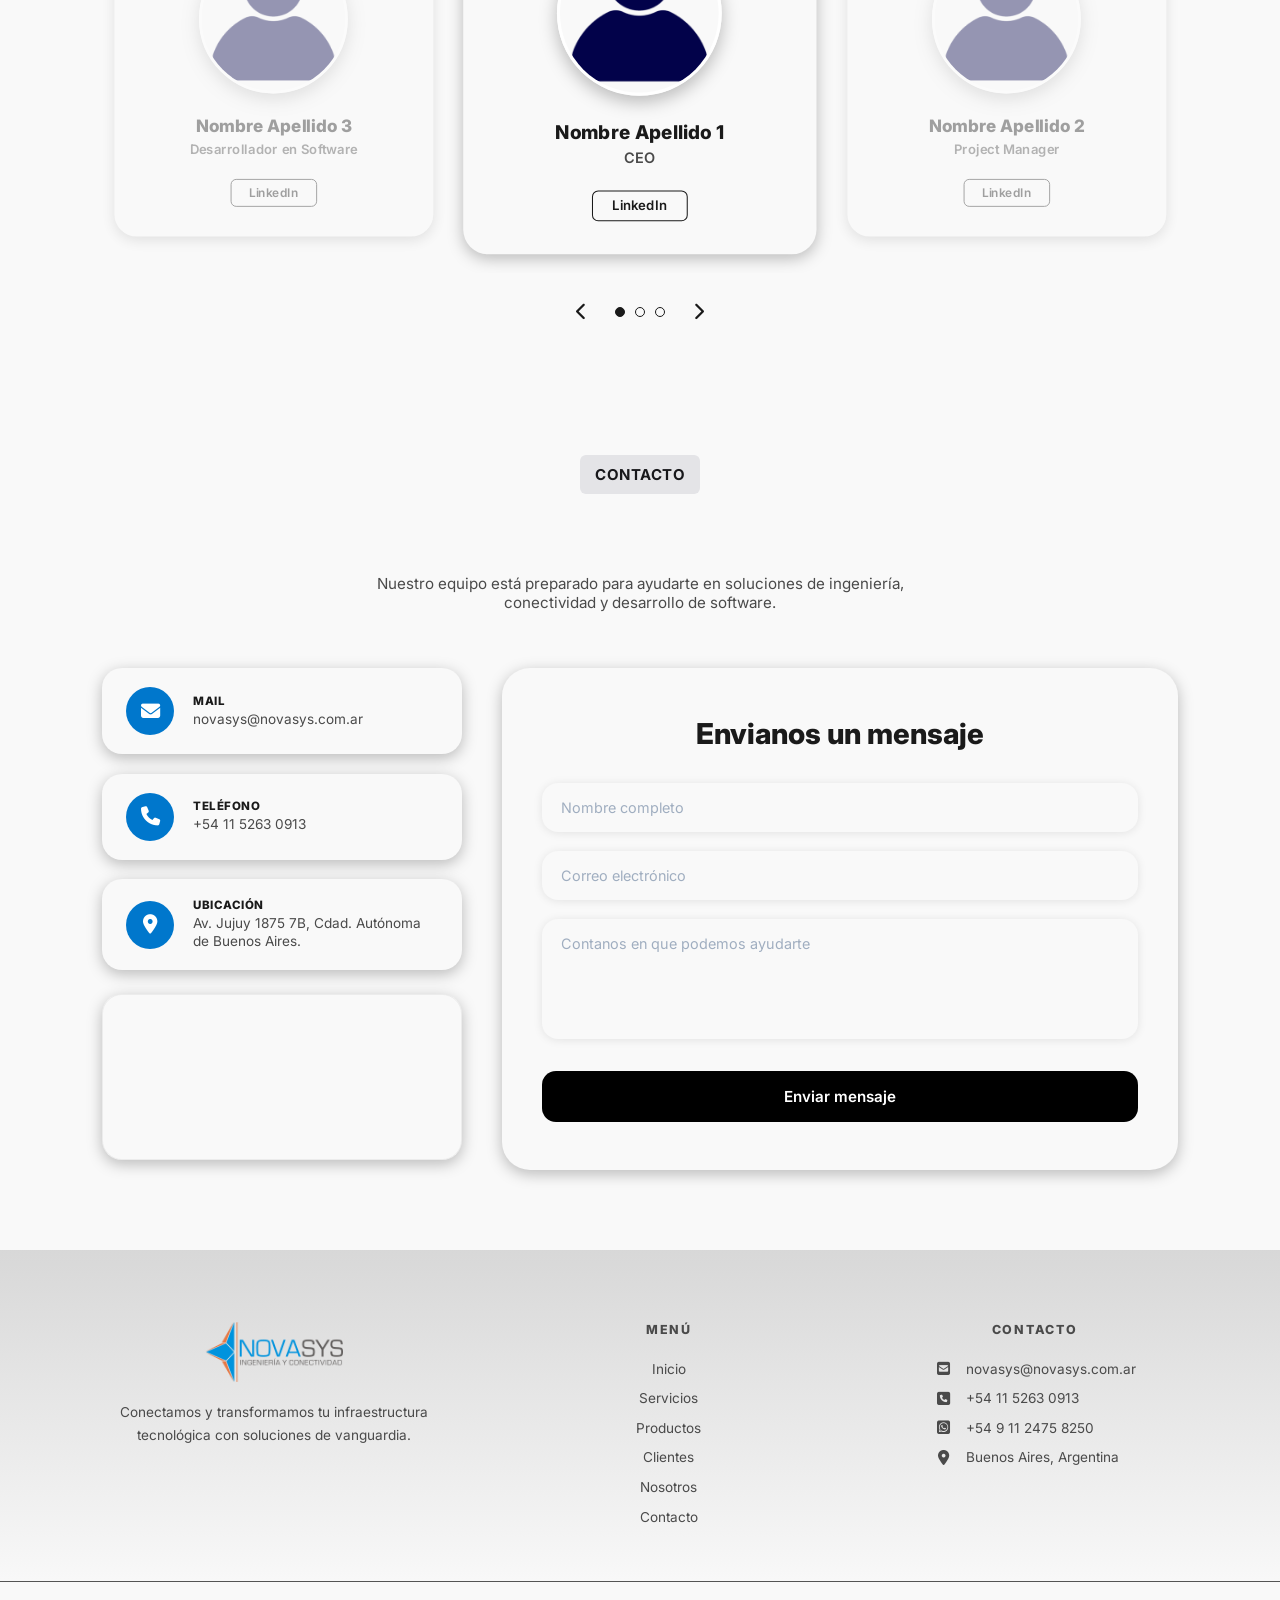
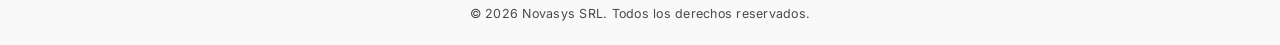
==== commit 0bee7d18: "cambio modo nocturno" ====
--- a/index.html
+++ b/index.html
@@ -121,12 +121,12 @@
           <li><a href="#contacto">Contacto</a></li>
         </ul>
         
-        <div class="caja-selector-tema-desktop">
+        <div class="caja-selector-tema">
           <button id="boton-modo-oscuro-desktop" class="boton-tema" aria-label="Modo Oscuro">
-            <i class="fa-regular fa-moon"></i>
+            <img src="datos/luna1.png" alt="Modo Oscuro">
           </button>
           <button id="boton-modo-claro-desktop" class="boton-tema activo" aria-label="Modo Claro">
-            <i class="fa-solid fa-sun"></i>
+            <img src="datos/sol.png" alt="Modo Claro">
           </button>
         </div>
       </nav>
@@ -162,10 +162,10 @@
       <div class="contenedor-selector-tema">
         <div class="caja-selector-tema">
           <button id="boton-modo-oscuro" class="boton-tema" aria-label="Modo Oscuro">
-            <i class="fa-regular fa-moon"></i>
+            <img src="datos/luna1.png" alt="Modo Oscuro">
           </button>
           <button id="boton-modo-claro" class="boton-tema activo" aria-label="Modo Claro">
-            <i class="fa-solid fa-sun"></i>
+            <img src="datos/sol.png" alt="Modo Claro">
           </button>
         </div>
       </div>
--- a/css/general.css
+++ b/css/general.css
@@ -416,41 +416,59 @@
 
 .caja-selector-tema {
   display: flex;
-  background-color: none;
-  border: 2px solid var(--linea-borde);
-  border-radius: 12px;
-  padding: 4px;
-  gap: 4px;
+  background-color: transparent;
+  border: 1.5px solid var(--linea-borde);
+  border-radius: 20px; 
+  padding: 4px 6px; 
+  gap: 6px;
+  align-items: center;
+}
+.contenedor-selector-tema .caja-selector-tema{
+  border: 2.5px solid var(--linea-borde);
 }
 
 .boton-tema {
   flex: 1;
   background: transparent;
   border: none;
-  padding: 0.75rem;
-  font-size: 1.1rem;
+  padding: 4px 8px;
   cursor: pointer;
-  border-radius: 8px;
-  transition: all 0.25s ease;
-  display: flex;
-  align-items: center;
-  justify-content: center;
-}
-
-.boton-tema i {
-  color: var(--color-boton-activo);
-}
-  
+  border-radius: 20px;  
+  transition: background-color 0.25s ease, color 0.25s ease, transform 0.2s ease;
+  display: flex;
+  align-items: center;
+  justify-content: center;
+}
+.contenedor-selector-tema .boton-tema{
+  padding: 10px 10px;
+  border-radius: 15px; 
+}
+
 .boton-tema:hover {
   color: var(--color-boton-activo);
 }
-  
-.boton-tema.activo i {
-  color: var(--icono-boton-activo);
-}
-
+
+.boton-tema img {
+  width: 20px;  
+  height: 20px;
+  object-fit: contain;
+  transition: transform 0.4s cubic-bezier(0.4, 0, 0.2, 1), filter 0.3s ease;
+}
+[data-tema="oscuro"] .boton-tema:not(.activo) img {
+  filter: brightness(0) invert(1);
+}
 .boton-tema.activo {
   background-color: var(--color-boton-activo);
+  transform: scale(1);
+}
+:root .boton-tema.activo img {
+  transform: rotate(360deg) scale(1.15);
+  filter: brightness(0) invert(1);
+}
+
+[data-tema="oscuro"] .boton-tema.activo img {
+  transform: rotate(360deg) scale(1.15);
+  filter: none;
 }
 
 .capa-oscura {
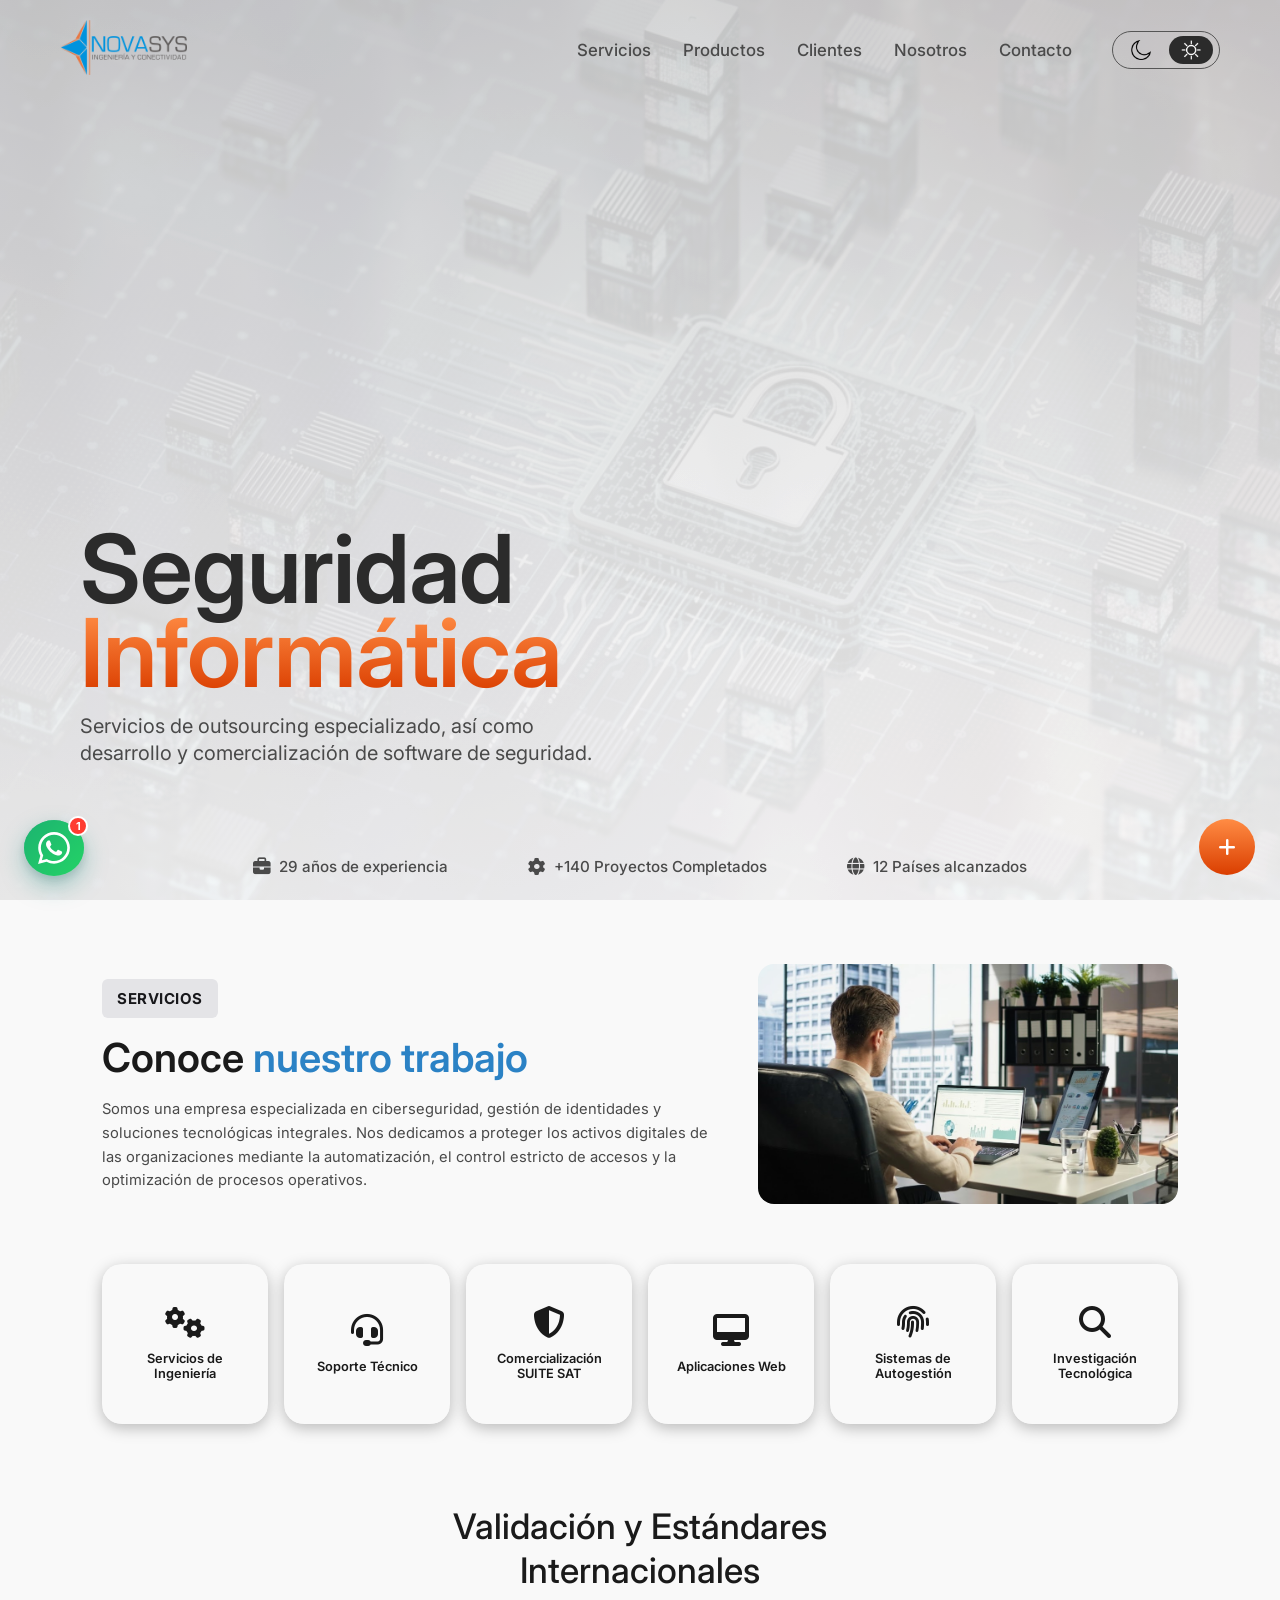
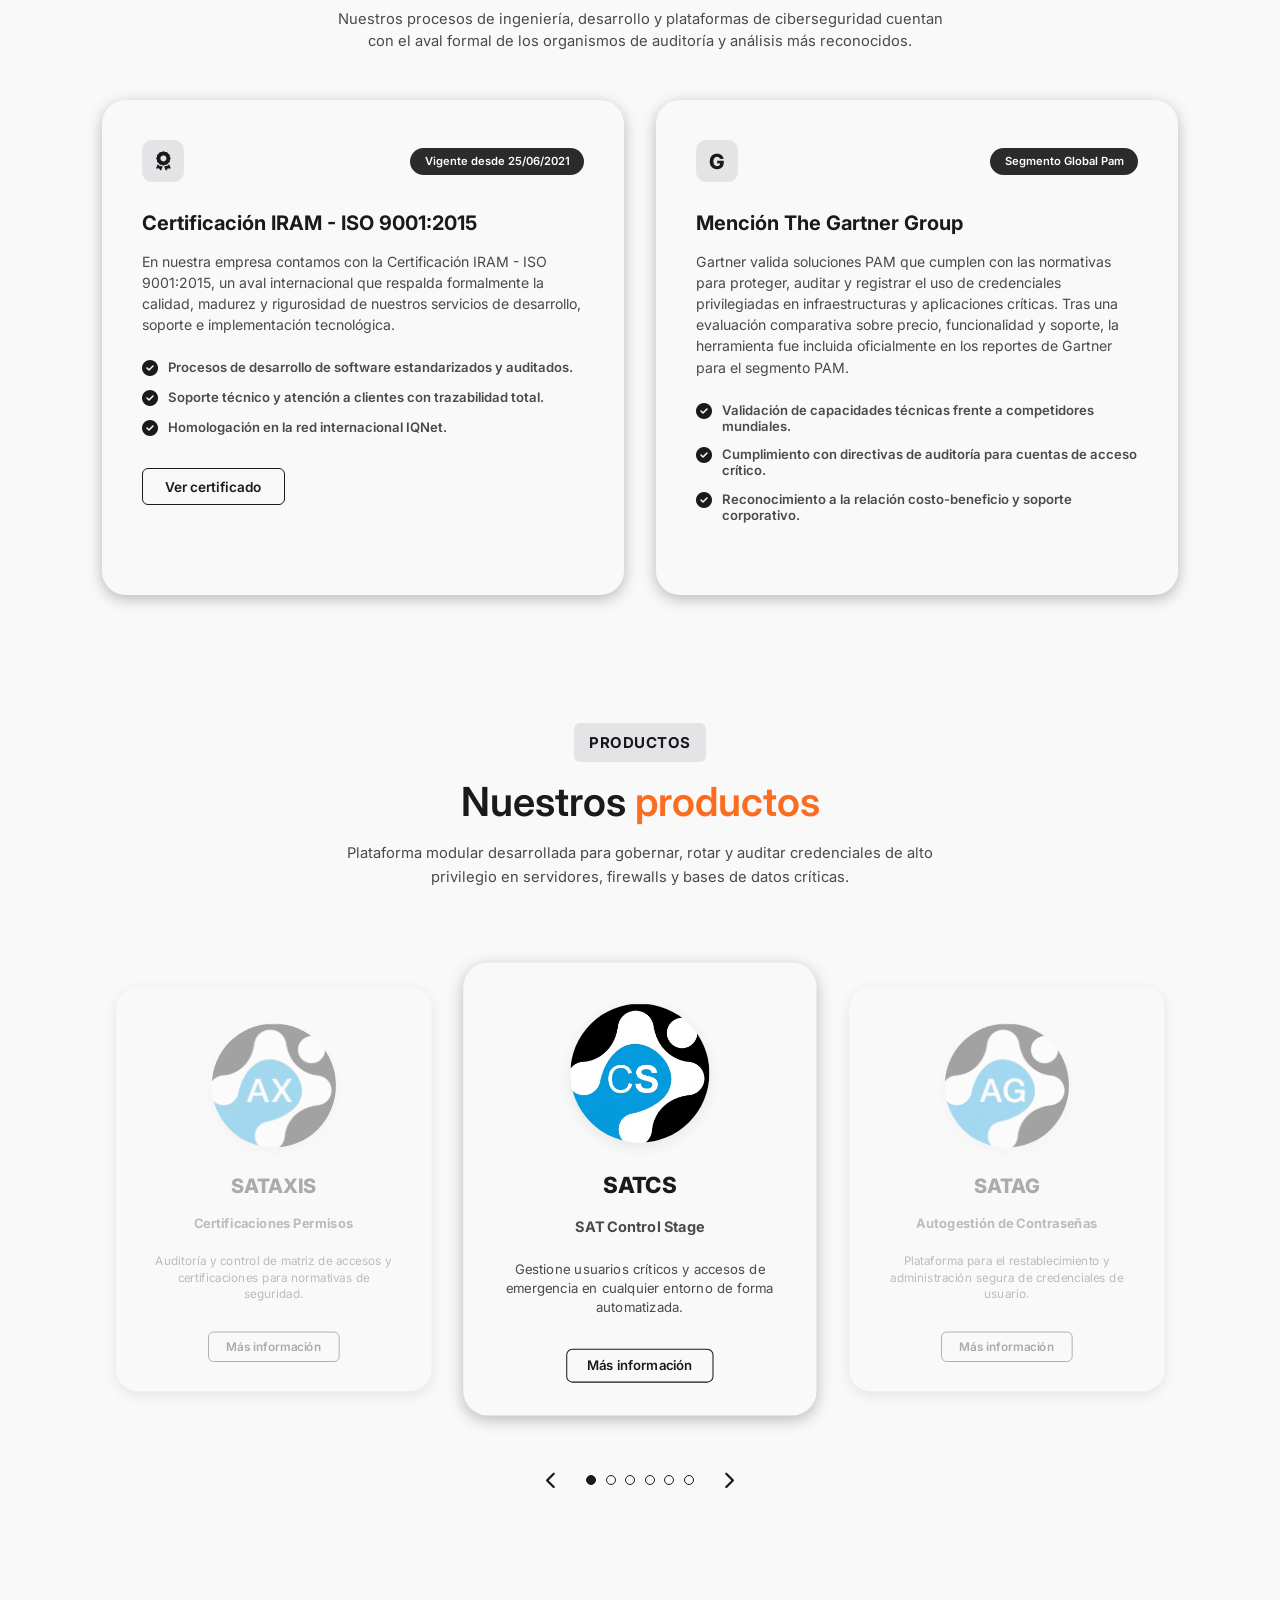
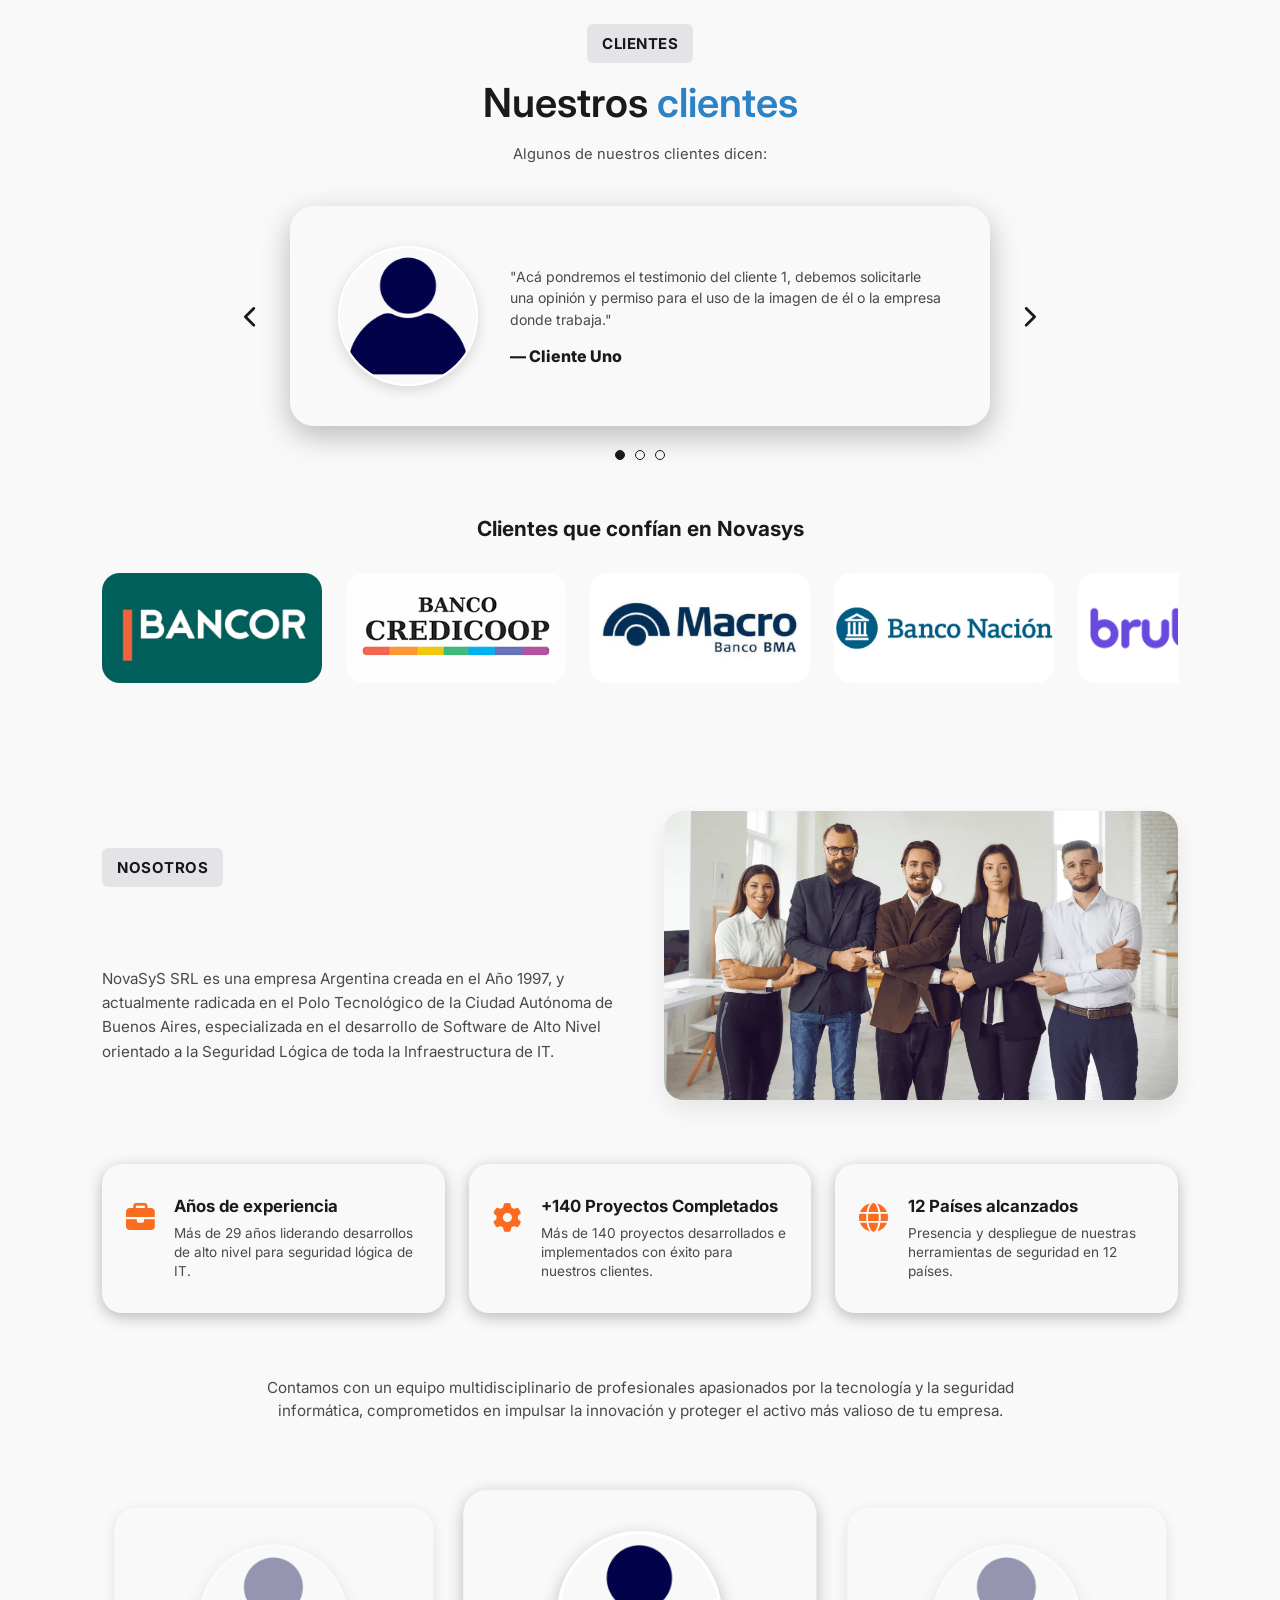
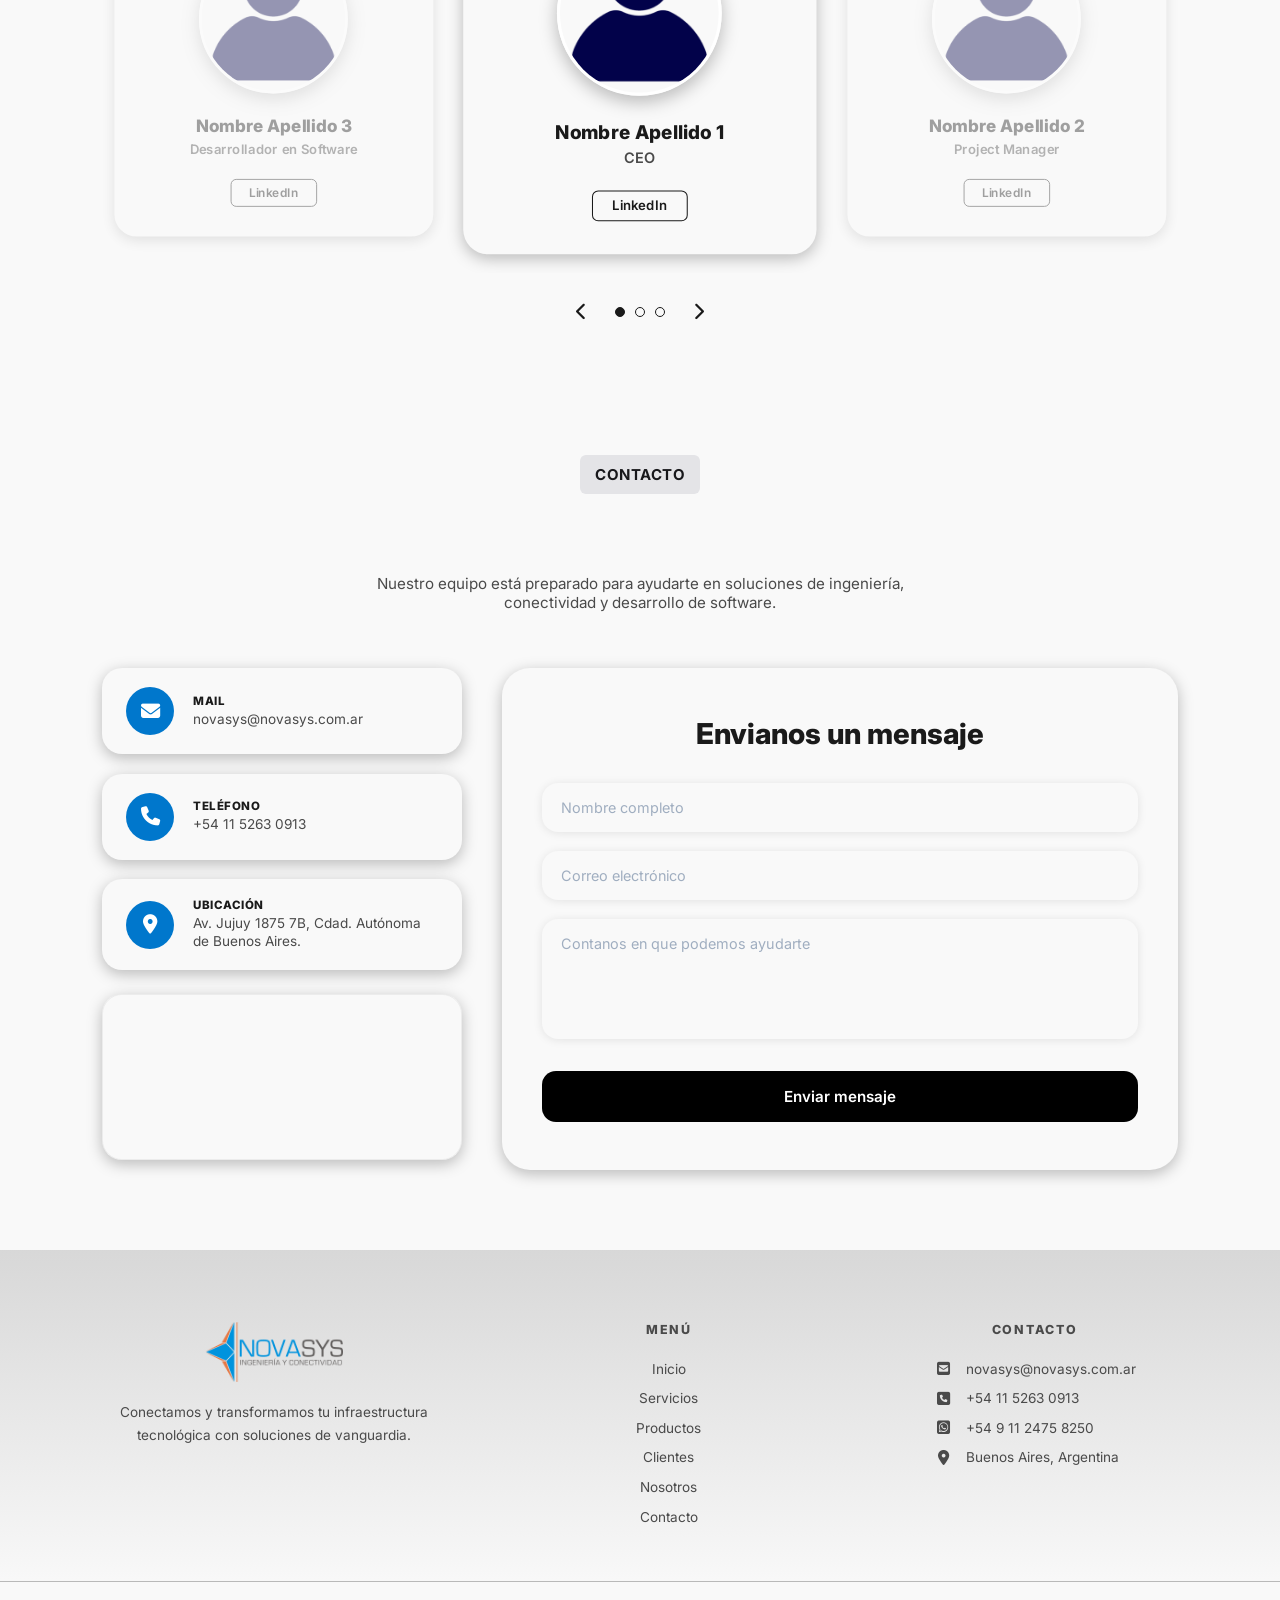
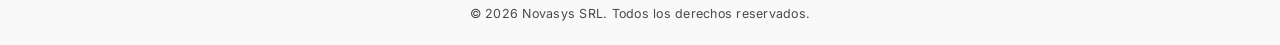
==== commit 711be74f: "actualización de logos" ====
--- a/index.html
+++ b/index.html
@@ -373,7 +373,7 @@
       <!-- 4. SATWS -->
       <article class="tarjeta-producto">
         <div class="contenedor-img-producto">
-          <img src="./datos/pic4.avif" alt="SATWS">
+          <img src="./datos/satws.png" alt="SATWS">
         </div>
         <h3>SATWS</h3>
         <h4>Web Service Pgm/Script</h4>
@@ -384,7 +384,7 @@
       <!-- 5. SATXWS -->
       <article class="tarjeta-producto">
         <div class="contenedor-img-producto">
-          <img src="./datos/pic5.avif" alt="SATXWS">
+          <img src="./datos/satxws.png" alt="SATXWS">
         </div>
         <h3>SATXWS</h3>
         <h4>Web Service Extendido</h4>
@@ -395,7 +395,7 @@
       <!-- 6. SATAXIS -->
       <article class="tarjeta-producto">
         <div class="contenedor-img-producto">
-          <img src="./image/pic1.avif" alt="SATAXIS">
+          <img src="./datos/sataxis.png" alt="SATAXIS">
         </div>
         <h3>SATAXIS</h3>
         <h4>Certificaciones Permisos</h4>
--- a/css/general.css
+++ b/css/general.css
@@ -74,7 +74,7 @@
 .encabezado {
   position: fixed;
   top: 0;
-  left: 0;    /* ← esto es lo que faltaba */
+  left: 0; 
   z-index: 999;
   display: flex;
   justify-content: space-between;
@@ -123,7 +123,6 @@
   justify-content: center;
   font-size: 1.1rem;
   z-index: 899;
-
   opacity: 0;
   visibility: hidden;
   transform: scale(0.85);
@@ -161,6 +160,7 @@
 }
 
 .subtitulo-principal {
+  color: var(--texto-secundario);
   font-size: 20px;
   max-width: 540px;
   margin: 0;
@@ -431,7 +431,7 @@
   flex: 1;
   background: transparent;
   border: none;
-  padding: 4px 8px;
+  padding: 4px 12px;
   cursor: pointer;
   border-radius: 20px;  
   transition: background-color 0.25s ease, color 0.25s ease, transform 0.2s ease;
@@ -442,6 +442,9 @@
 .contenedor-selector-tema .boton-tema{
   padding: 10px 10px;
   border-radius: 15px; 
+}
+.contenedor-selector-tema .boton-tema.activo{
+  background-color: var(--color-boton-activo);
 }
 
 .boton-tema:hover {
@@ -458,16 +461,16 @@
   filter: brightness(0) invert(1);
 }
 .boton-tema.activo {
-  background-color: var(--color-boton-activo);
+  background-color: var(--menu-fondo);
   transform: scale(1);
 }
 :root .boton-tema.activo img {
-  transform: rotate(360deg) scale(1.15);
+  transform: rotate(360deg);
   filter: brightness(0) invert(1);
 }
 
 [data-tema="oscuro"] .boton-tema.activo img {
-  transform: rotate(360deg) scale(1.15);
+  transform: rotate(360deg);
   filter: none;
 }
 
@@ -489,9 +492,7 @@
   visibility: visible;
 }
 
-/* ================================================== */
-/* WIDGET WHATSAPP                                    */
-/* ================================================== */
+/* ventana wpp */
 .wa-widget-container {
   position: fixed;
   left: 24px;
--- a/css/footer.css
+++ b/css/footer.css
@@ -105,7 +105,7 @@
 }
 
 .base-footer {
-  border-top: 1px solid var(--linea-borde);
+  border-top: 1px solid var(--sombra);
   padding: 1.5rem 1rem;
   text-align: center;
   background-color: var(--color-fondo-siguiente);
@@ -119,7 +119,6 @@
   letter-spacing: 0.02em;
 }
 
-/* ========== RESPONSIVE MOBILE ========== */
 
 @media (max-width: 900px) {
   .contenedor-footer {
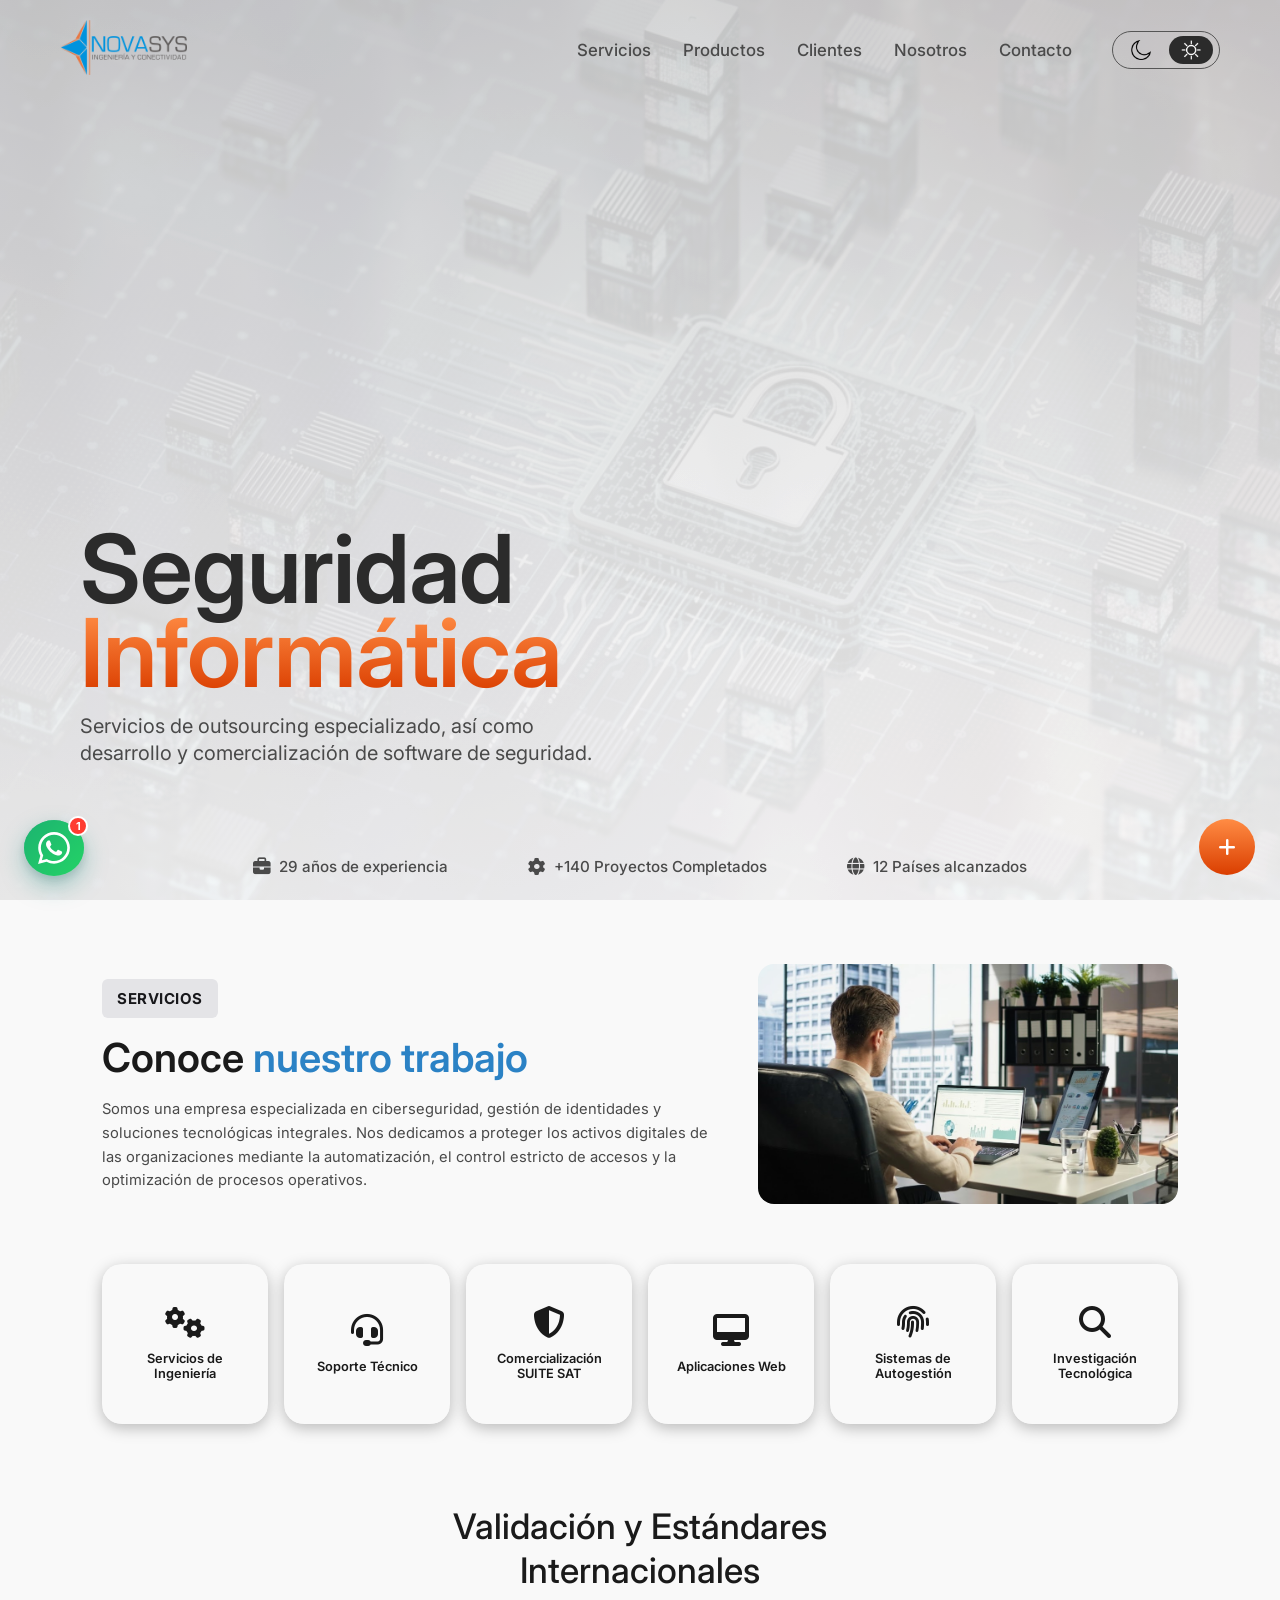
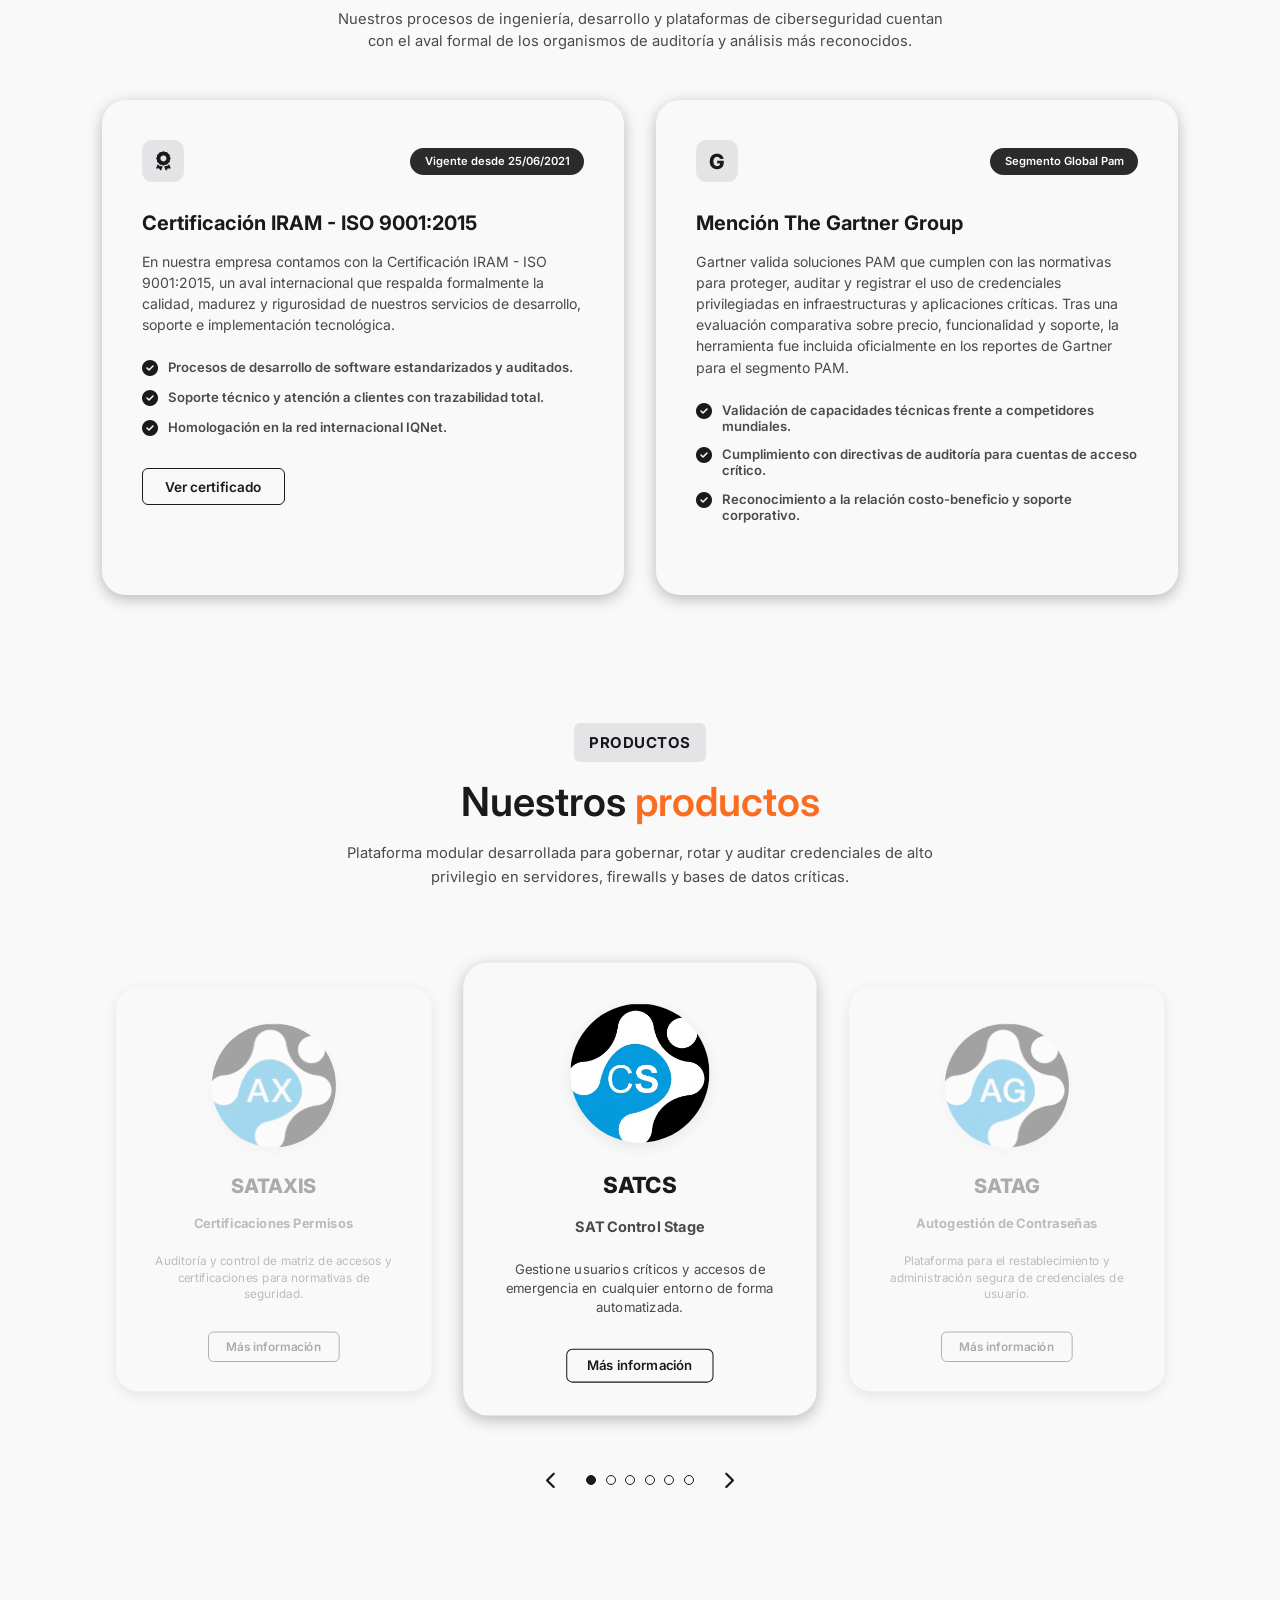
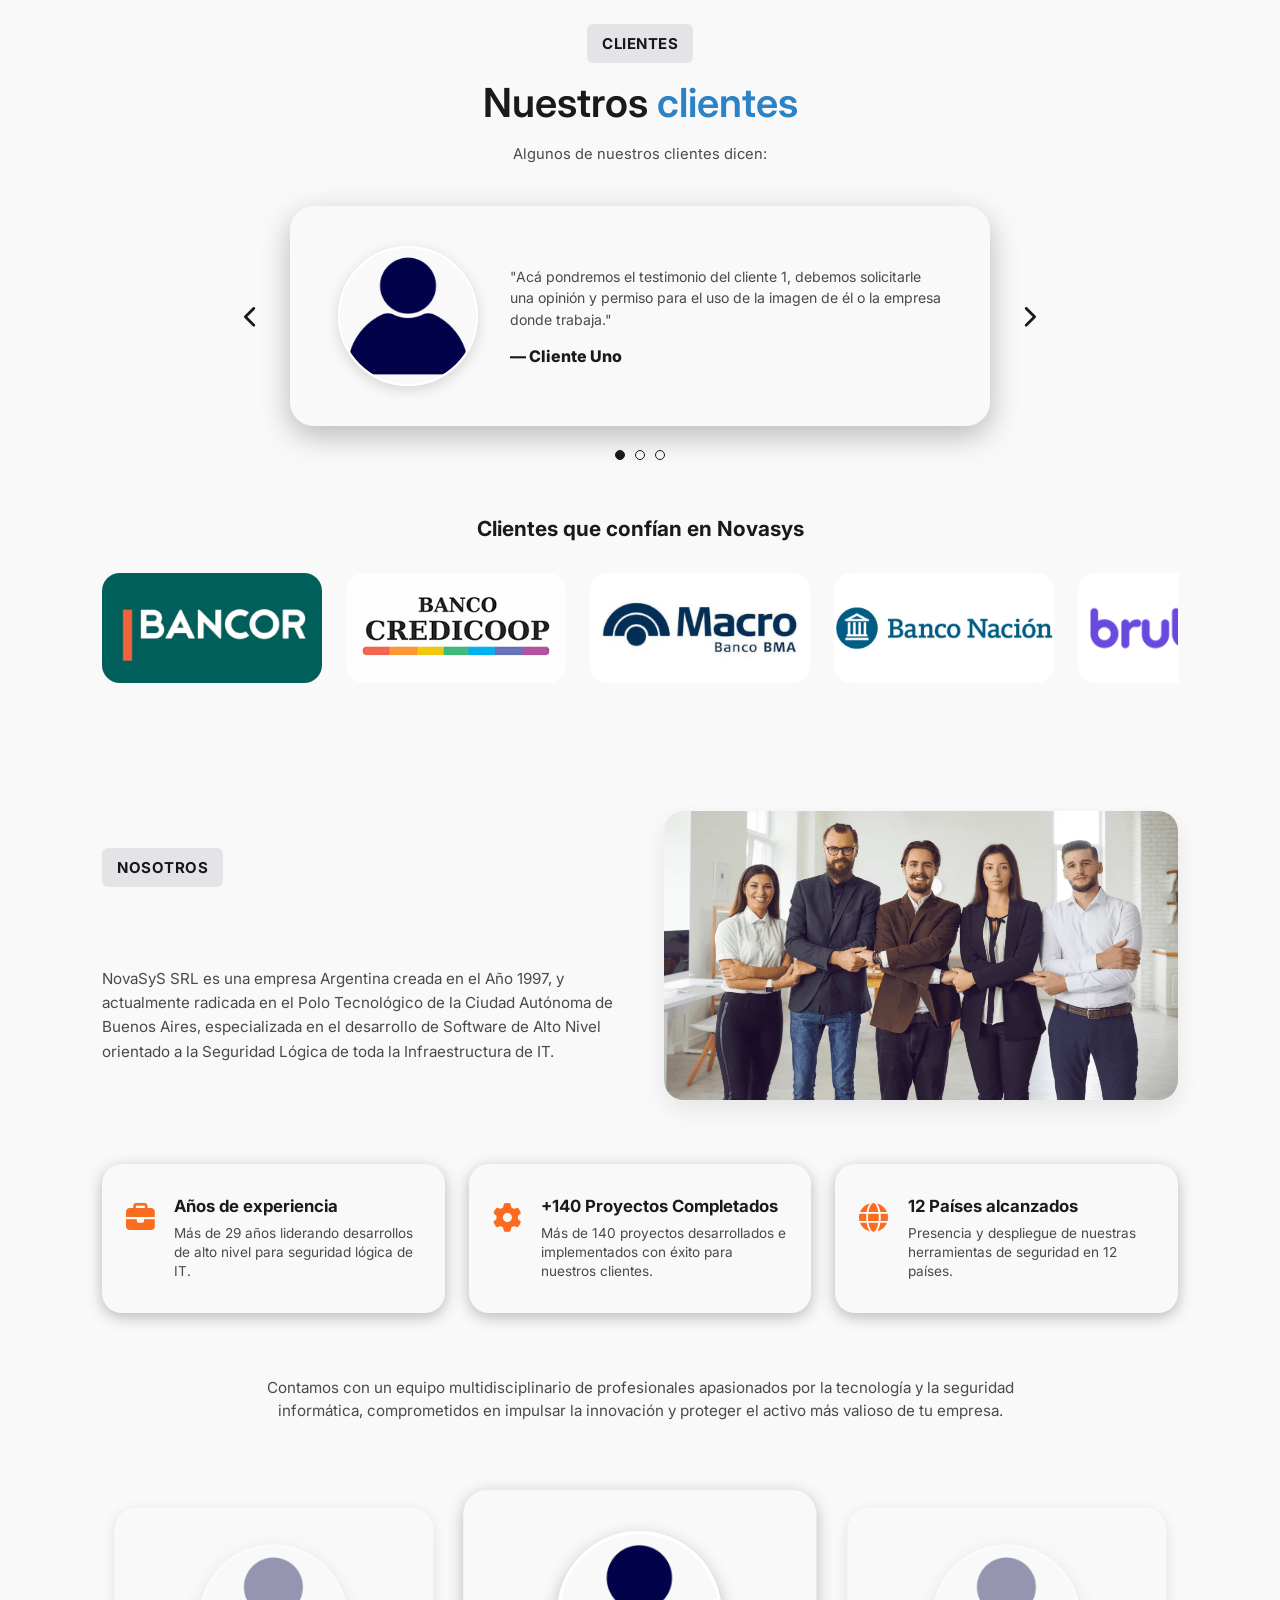
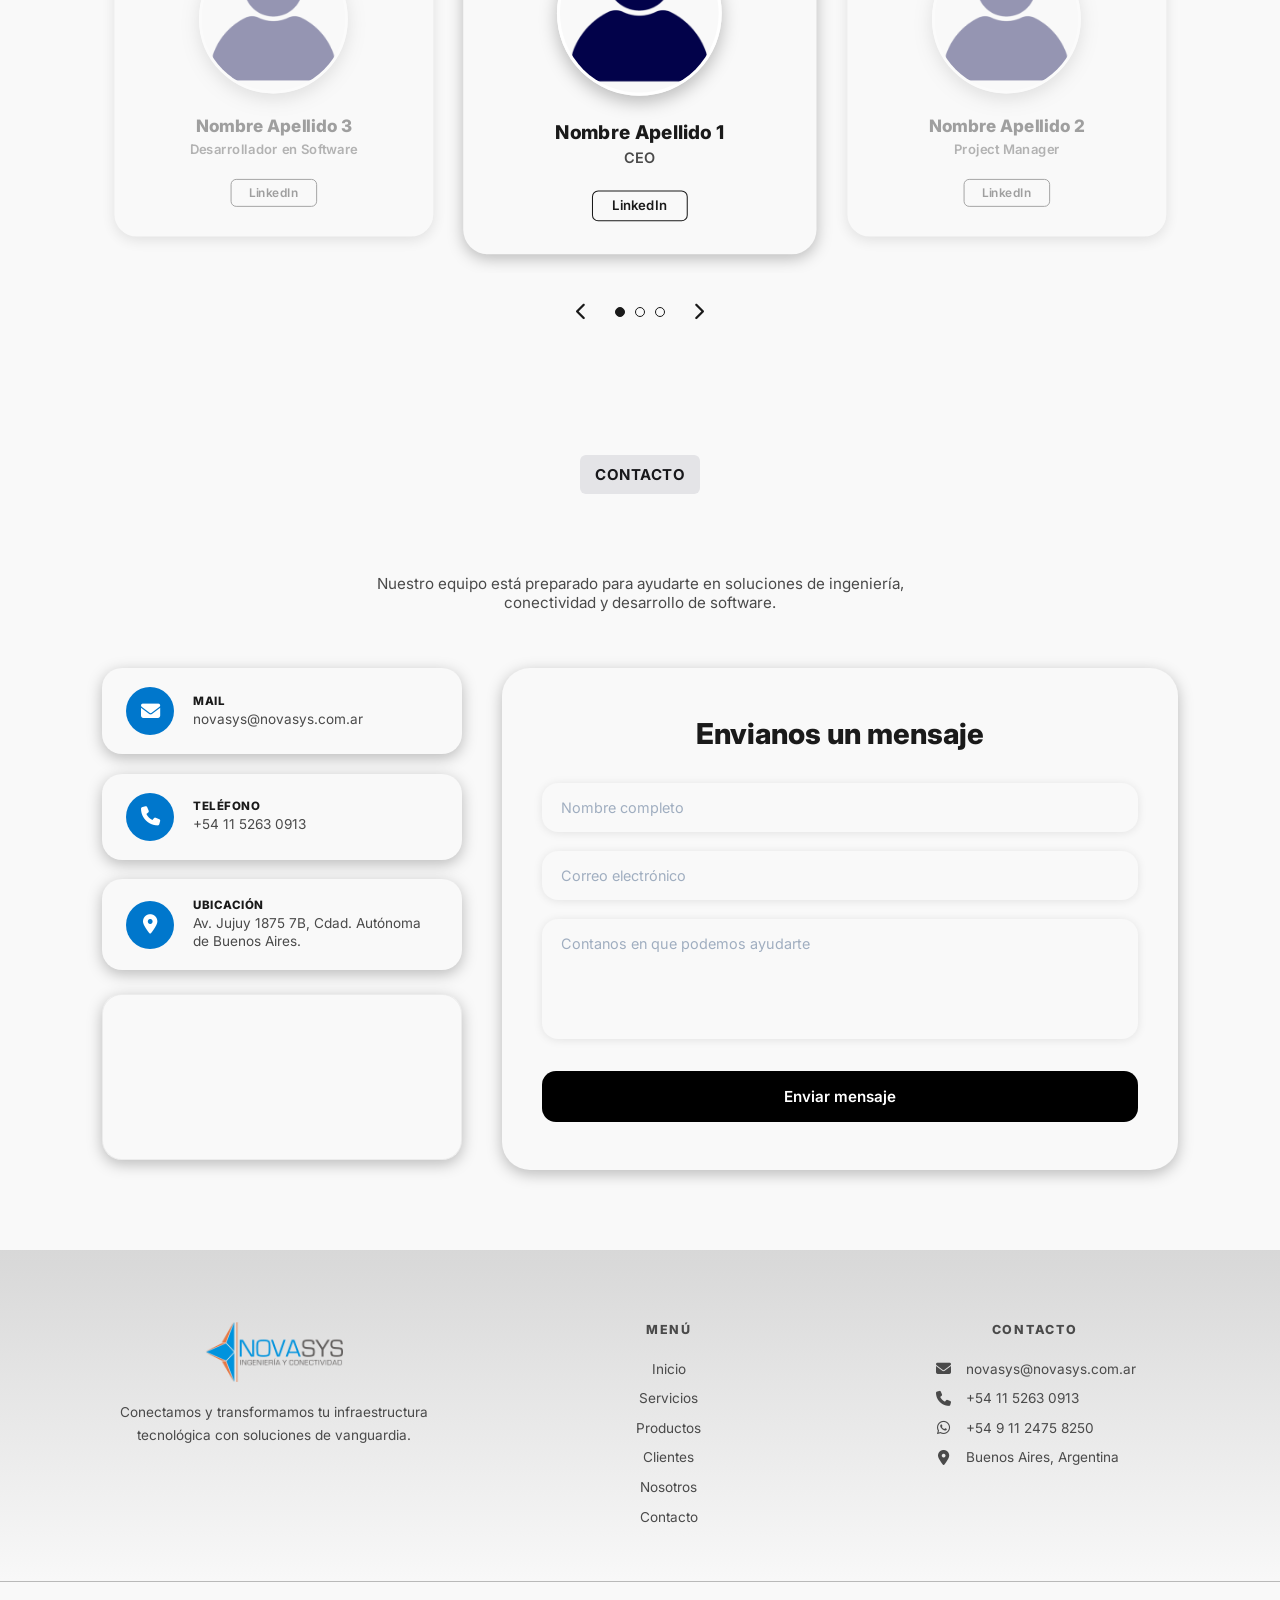
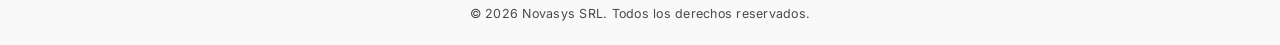
==== commit be321e5f: "iconos" ====
--- a/index.html
+++ b/index.html
@@ -690,17 +690,17 @@
       <ul class="lista-contacto">
         <li>
           <a href="mailto:novasys@novasys.com.ar">
-            <i class="fa-solid fa-square-envelope icono-contacto"></i>novasys@novasys.com.ar
+            <i class="fa-solid fa-envelope icono-contacto"></i>novasys@novasys.com.ar
           </a>
         </li>
         <li>
           <a href="tel:+541152630913">
-            <i class="fa-solid fa-square-phone icono-contacto"></i>+54 11 5263 0913
+            <i class="fa-solid fa-phone icono-contacto"></i>+54 11 5263 0913
           </a>
         </li>
         <li>
           <a href="https://wa.me/5491124758250" target="_blank" rel="noopener noreferrer">
-            <i class="fa-brands fa-square-whatsapp icono-contacto"></i>+54 9 11 2475 8250
+            <i class="fa-brands fa-whatsapp icono-contacto"></i>+54 9 11 2475 8250
           </a>
         </li>
         <li>
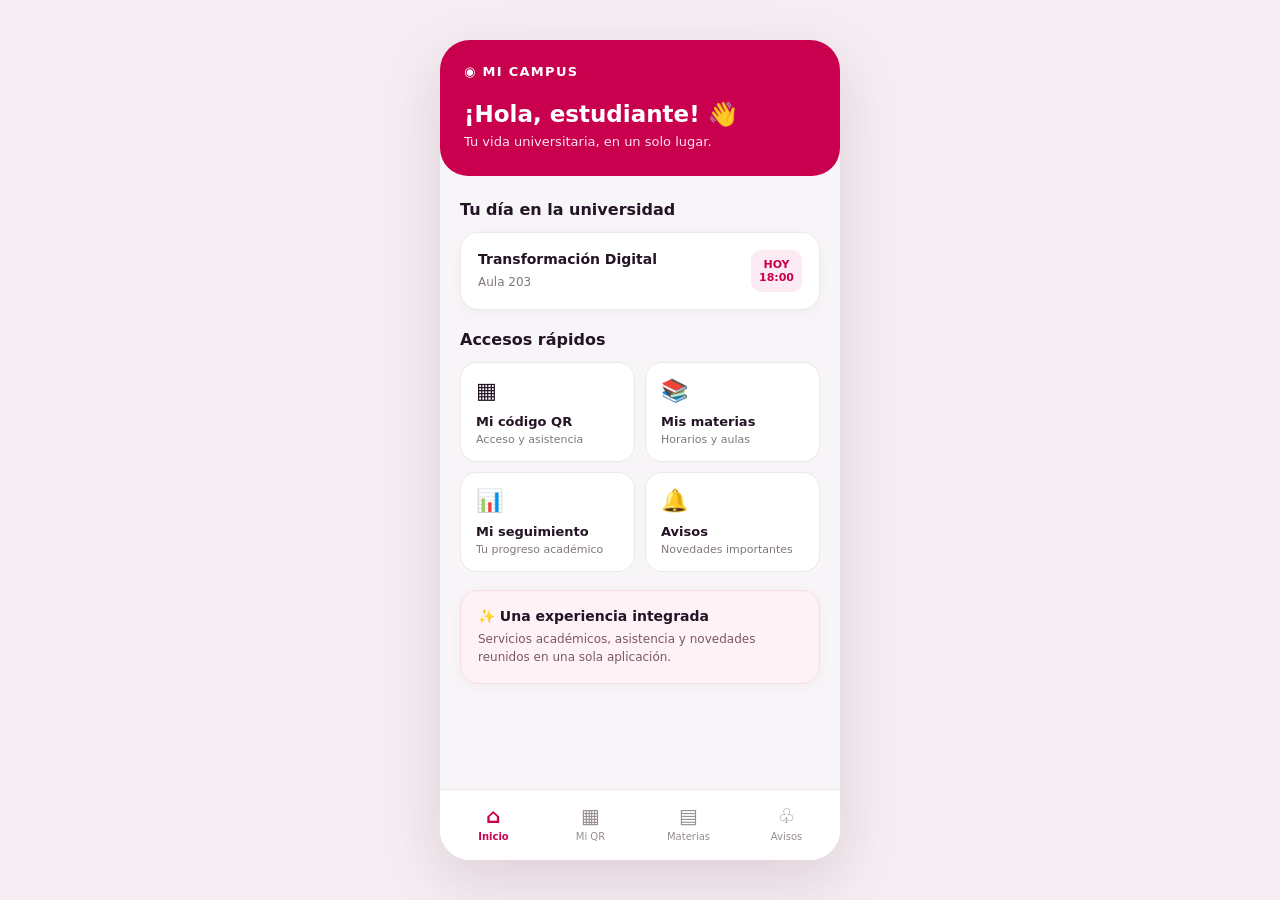
==== commit 01a74082: "dsdsd" ====
--- a/index.html
+++ b/index.html
@@ -1,725 +1,21 @@
 <!DOCTYPE html>
-<html lang="es" data-tema="claro">
+<html lang="es">
 <head>
-  <meta charset="UTF-8">
-  <meta name="viewport" content="width=device-width, initial-scale=1, viewport-fit=cover">
-  <title>Novasys - Ingeniería y Conectividad</title>
-  <link rel="stylesheet" href="https://cdnjs.cloudflare.com/ajax/libs/font-awesome/6.4.0/css/all.min.css">
-  <link rel="stylesheet" href="css/general.css">
-  <link rel="stylesheet" href="css/inicio.css">
-  <link rel="stylesheet" href="css/servicios.css">
-  <link rel="stylesheet" href="css/productos.css">
-  <link rel="stylesheet" href="css/clientes.css">
-  <link rel="stylesheet" href="css/nosotros.css">
-  <link rel="stylesheet" href="css/contacto.css">
-  <link rel="stylesheet" href="css/footer.css">
+<meta charset="UTF-8"><meta name="viewport" content="width=device-width, initial-scale=1">
+<title>Mi Campus</title>
+<style>
+:root{--pink:#c9004d;--dark:#241426;--muted:#817680;--bg:#f7f5f7;--border:#eee7ec}*{box-sizing:border-box}body{margin:0;background:#f4eef2;color:var(--dark);font-family:system-ui,-apple-system,BlinkMacSystemFont,"Segoe UI",sans-serif}.stage{min-height:100vh;display:flex;justify-content:center;align-items:center;padding:24px}.phone{width:100%;max-width:400px;height:min(820px,calc(100vh - 48px));min-height:600px;background:var(--bg);border-radius:30px;overflow:hidden;box-shadow:0 20px 60px #6d244026;position:relative;display:flex;flex-direction:column}.top{background:var(--pink);color:white;padding:24px 24px 27px;border-radius:0 0 28px 28px}.brand{font-size:13px;letter-spacing:.1em;font-weight:800;display:flex;justify-content:space-between;align-items:center}.top h1{font-size:23px;line-height:1.2;margin:22px 0 5px}.top p{font-size:13px;margin:0;color:#ffe1ec}.content{overflow:auto;flex:1;padding:20px 20px 95px}.screen{display:none}.screen.active{display:block}.section-title{font-size:16px;margin:4px 0 13px}.card{background:#fff;border:1px solid var(--border);border-radius:18px;padding:17px;margin-bottom:13px;box-shadow:0 3px 14px #3e123708}.card h3{font-size:14px;margin:0 0 6px}.card p{font-size:12px;line-height:1.5;color:var(--muted);margin:0}.today{display:flex;justify-content:space-between;gap:10px;align-items:center}.time{background:#fcebf2;color:var(--pink);font-size:11px;font-weight:700;border-radius:10px;padding:8px;text-align:center;white-space:nowrap}.grid{display:grid;grid-template-columns:1fr 1fr;gap:10px}.shortcut{background:white;border:1px solid var(--border);border-radius:17px;padding:15px;text-align:left;color:var(--dark);cursor:pointer;min-height:100px;font:inherit}.shortcut:hover,.nav button:hover{background:#fff6fa}.icon{display:block;font-size:22px;margin-bottom:8px}.shortcut strong{font-size:13px}.shortcut small{display:block;color:var(--muted);font-size:11px;margin-top:3px}.notice{background:#fff2f6;border:1px solid #f8dce7}.notice p{color:#79586a}.nav{position:absolute;bottom:0;left:0;right:0;background:#fff;border-top:1px solid var(--border);display:flex;justify-content:space-around;padding:9px 5px 13px}.nav button{border:0;background:none;color:#978d95;cursor:pointer;border-radius:10px;font:inherit;font-size:10px;padding:5px 10px;min-width:61px}.nav button span{display:block;font-size:20px;margin-bottom:3px}.nav button.selected{color:var(--pink);font-weight:700}.button{border:0;border-radius:12px;background:var(--pink);color:white;font-weight:700;font-size:13px;padding:12px 15px;cursor:pointer;width:100%;margin-top:15px}.button:disabled{background:#b9aeb3;cursor:default}.qr-wrap{text-align:center;padding:24px 18px}.qr{display:block;width:160px;height:160px;margin:12px auto 15px;image-rendering:pixelated;border:8px solid white;outline:1px solid var(--border)}.tag{display:inline-block;background:#e8f7ee;color:#26834d;border-radius:20px;padding:5px 9px;font-size:10px;font-weight:700}.row{display:flex;justify-content:space-between;gap:12px;align-items:center}.row + .row{border-top:1px solid var(--border);margin-top:14px;padding-top:14px}.small{font-size:11px;color:var(--muted)}.progress{height:8px;border-radius:20px;background:#f1e6eb;margin-top:12px;overflow:hidden}.progress span{display:block;background:var(--pink);height:100%;width:75%;border-radius:20px}.back{background:none;border:0;padding:0;color:var(--pink);font-size:12px;font-weight:700;cursor:pointer;margin-bottom:15px}@media(max-width:480px){body{background:var(--bg)}.stage{padding:0}.phone{max-width:none;height:100dvh;min-height:0;border-radius:0;box-shadow:none}}
+</style>
 </head>
-<body>
-  <div class="wa-widget-container visible" id="waContainer">
-    <!-- Ventana de Chat -->
-    <div class="wa-chat-box" id="waChatBox">
-      <div class="wa-chat-header">
-        <div class="wa-avatar">
-          <img src="./datos/bot.png" alt="Nova" onerror="this.style.display='none'; this.nextElementSibling.style.display='flex';">
-          <span class="wa-avatar-fallback">N</span>
-        </div>
-        <div class="wa-header-text">
-          <div class="wa-header-title">Nova</div>
-          <div class="wa-header-status"><span class="wa-dot"></span> Asistente virtual · En línea</div>
-        </div>
-        <button class="wa-close-btn" type="button" onclick="toggleWaChat(false)" aria-label="Cerrar chat">
-          <svg viewBox="0 0 24 24" fill="none" stroke="currentColor" stroke-width="2.4" stroke-linecap="round">
-            <line x1="5" y1="5" x2="19" y2="19"/>
-            <line x1="19" y1="5" x2="5" y2="19"/>
-          </svg>
-        </button>
-      </div>
-      
-      <div class="wa-chat-body">
-        <div class="wa-message-row">
-          <div class="wa-msg-avatar">
-            <img src="./datos/bot.png" alt="Nova" onerror="this.style.display='none'; this.nextElementSibling.style.display='flex';">
-            <span class="wa-msg-avatar-fallback">N</span>
-          </div>
-          <div class="wa-message-received">
-            ¡Hola! Soy Nova, el asistente virtual de Novasys. ¿En qué puedo ayudarte?
-            <span class="wa-message-time" id="waTime"></span>
-          </div>
-        </div>
-      </div>
-      
-      <div class="wa-chat-footer">
-        <textarea id="waInputMessage" placeholder="Escribe tu mensaje aquí..." rows="1"></textarea>
-        <button class="wa-send-btn" id="waSendBtn" type="button" onclick="sendToWhatsApp()" aria-label="Enviar" disabled>
-          <svg viewBox="0 0 24 24" fill="currentColor"><path d="M2.01 21L23 12 2.01 3 2 10l15 2-15 2z"/></svg>
-        </button>
-      </div>
-    </div>
-  
-    <!-- Botón Flotante -->
-    <button class="wa-float-btn" id="waFloatBtn" onclick="toggleWaChat()" aria-label="Abrir chat de WhatsApp">
-      <div class="wa-ping" id="waPing"></div>
-      <div class="wa-badge" id="waBadge">1</div>
-      <div class="wa-icon-layer wa-icon-wa">
-        <svg width="32" height="32" viewBox="0 0 24 24" fill="#ffffff">
-          <path d="M.057 24l1.687-6.163c-1.041-1.804-1.588-3.849-1.587-5.946.003-6.556 5.338-11.891 11.893-11.891 3.181.001 6.167 1.24 8.413 3.488 2.245 2.248 3.481 5.236 3.48 8.414-.003 6.557-5.338 11.892-11.893 11.892-1.99-.001-3.951-.5-5.688-1.448l-6.305 1.654zm6.597-3.807c1.676.995 3.276 1.591 5.392 1.592 5.448 0 9.886-4.434 9.889-9.885.002-5.462-4.415-9.89-9.881-9.892-5.452 0-9.887 4.434-9.889 9.884-.001 2.225.651 3.891 1.746 5.634l-.999 3.648 3.742-.981zm11.387-5.464c-.074-.124-.272-.198-.57-.347-.297-.149-1.758-.868-2.031-.967-.272-.099-.47-.149-.669.149-.198.297-.768.967-.941 1.165-.173.198-.347.223-.644.074-.297-.149-1.255-.462-2.39-1.475-.883-.788-1.48-1.761-1.653-2.059-.173-.297-.018-.458.13-.606.134-.133.297-.347.446-.521.151-.172.2-.296.3-.495.099-.198.05-.372-.025-.521-.075-.148-.669-1.611-.916-2.206-.242-.579-.487-.501-.669-.51l-.57-.01c-.198 0-.52.074-.792.372s-1.04 1.016-1.04 2.479 1.065 2.876 1.213 3.074c.149.198 2.095 3.2 5.076 4.487.709.306 1.263.489 1.694.626.712.226 1.36.194 1.872.118.571-.085 1.758-.719 2.006-1.413.248-.695.248-1.29.173-1.414z"/>
-        </svg>
-      </div>
-      <div class="wa-icon-layer wa-icon-x">
-        <svg viewBox="0 0 24 24" fill="none" stroke="#ffffff" stroke-width="2.5" stroke-linecap="round">
-          <line x1="6" y1="6" x2="18" y2="18"/>
-          <line x1="18" y1="6" x2="6" y2="18"/>
-        </svg>
-      </div>
-    </button>
-  </div>
-
-<!-- boton redes -->
-<div class="social-fab-container" id="socialFab">
-  <button id="btn-volver-arriba" class="btn-scroll-top" aria-label="Volver arriba">
-    <i class="fa-solid fa-chevron-up"></i>
-  </button>
-
-  <input type="checkbox" id="btn-fab-toggle">
-  
-  <div class="social-links">
-    <a href="https://www.instagram.com/novasys.arg/" target="_blank" rel="noopener noreferrer" class="social-btn instagram" title="Instagram">
-      <i class="fa-brands fa-instagram"></i>
-    </a>
-    <a href="mailto:novasys@novasys.com.ar" class="social-btn mail" title="Correo">
-      <i class="fa-solid fa-envelope"></i>
-    </a>
-    <a href="https://wa.me/5491124758250" target="_blank" rel="noopener noreferrer" class="social-btn whatsapp" title="WhatsApp">
-      <i class="fa-brands fa-whatsapp"></i>
-    </a>
-    <a href="https://www.linkedin.com/company/novasys-s-r-l-/posts/?feedView=all" target="_blank" rel="noopener noreferrer" class="social-btn linkedin" title="LinkedIn">
-      <i class="fa-brands fa-linkedin-in"></i>
-    </a>
-  </div>
-  <div class="fab-main">
-    <label for="btn-fab-toggle" class="fab-icon">
-      <i class="fa-solid fa-plus"></i>
-    </label>
-  </div>
-</div>
-
-<!-- Inicio -->
-  <section id="inicio" class="seccion-principal">
-    <header class="encabezado">
-      <div class="contenedor-logo">
-        <a href="#inicio">
-          <img id="logo-principal" src="./datos/logo.png" alt="Novasys Logo" class="logo">
-        </a>
-      </div>
-    
-      <nav class="navegacion-desktop">
-        <ul>
-          <li><a href="#servicios">Servicios</a></li>
-          <li><a href="#productos">Productos</a></li>
-          <li><a href="#clientes">Clientes</a></li>
-          <li><a href="#nosotros">Nosotros</a></li>
-          <li><a href="#contacto">Contacto</a></li>
-        </ul>
-        
-        <div class="caja-selector-tema">
-          <button id="boton-modo-oscuro-desktop" class="boton-tema" aria-label="Modo Oscuro">
-            <img src="datos/luna1.png" alt="Modo Oscuro">
-          </button>
-          <button id="boton-modo-claro-desktop" class="boton-tema activo" aria-label="Modo Claro">
-            <img src="datos/sol.png" alt="Modo Claro">
-          </button>
-        </div>
-      </nav>
-    
-      <!-- Botón Hamburguesa (Visible solo cuando la pantalla es <= 1100px) -->
-      <button class="boton-hamburguesa" id="boton-hamburguesa" type="button" aria-label="Abrir menú">
-        <img src="./datos/navbar.png" alt="Menú" class="icono-hamburguesa">
-      </button>
-    </header>
-    
-    <!-- Menú Lateral / Overlay (Solo activo en Mobile/Tablet <= 1100px) -->
-    <div class="capa-oscura" id="capa-oscura"></div>
-    
-    <aside class="menu-lateral" id="menu-lateral">
-      <div class="encabezado-menu">
-        <img src="./datos/logo-navbar-responsive.png" alt="Novasys Logo" class="logo-menu" id="logo-navbar">
-        <button class="boton-cerrar" id="boton-cerrar" aria-label="Cerrar menú">&times;</button>
-      </div>
-      
-      <hr class="separador-menu">
-      
-      <nav class="navegacion-menu">
-        <ul>
-          <li><a href="#inicio"><i class="fa-solid fa-house"></i> <span>Inicio</span></a></li>
-          <li><a href="#servicios"><i class="fa-solid fa-gear"></i> <span>Servicios</span></a></li>
-          <li><a href="#productos"><i class="fa-solid fa-box"></i> <span>Productos</span></a></li>
-          <li><a href="#clientes"><i class="fa-solid fa-handshake"></i> <span>Clientes</span></a></li>
-          <li><a href="#nosotros"><i class="fa-solid fa-user-group"></i> <span>Nosotros</span></a></li>
-          <li><a href="#contacto"><i class="fa-solid fa-phone"></i> <span>Contacto</span></a></li>
-        </ul>
-      </nav>
-    
-      <div class="contenedor-selector-tema">
-        <div class="caja-selector-tema">
-          <button id="boton-modo-oscuro" class="boton-tema" aria-label="Modo Oscuro">
-            <img src="datos/luna1.png" alt="Modo Oscuro">
-          </button>
-          <button id="boton-modo-claro" class="boton-tema activo" aria-label="Modo Claro">
-            <img src="datos/sol.png" alt="Modo Claro">
-          </button>
-        </div>
-      </div>
-    </aside>
-
-    <main class="contenido-principal">
-      <h1 class="titulo-principal">
-        <span class="titulo-oscuro">Seguridad</span>
-        <span class="titulo-naranja">Informática</span>
-      </h1>
-      
-      <p class="subtitulo-principal">
-        Servicios de outsourcing especializado, así como desarrollo y comercialización de software de seguridad.
-      </p>
-
-      <a href="#contacto" class="boton boton-cita">Reservá una cita</a>
-    </main>
-    <div class="contenedor-metricas">
-      <div class="item-metrica">
-        <i class="fa-solid fa-briefcase"></i>
-        <span>29 años de experiencia</span>
-      </div>
-      <div class="item-metrica">
-        <i class="fa-solid fa-gear"></i>
-        <span>+140 Proyectos Completados</span>
-      </div>
-      <div class="item-metrica">
-        <i class="fa-solid fa-globe"></i>
-        <span>12 Países alcanzados</span>
-      </div>
-    </div>
-  </section>
-  <section class="seccion-servicios" id="servicios">
-  <div class="bloque-superior-servicios">
-    <div class="texto-encabezado-servicios">
-      <span class="etiqueta-seccion">SERVICIOS</span>
-      <h2 class="titulo-seccion">Conoce <span class="texto-azul">nuestro trabajo</span></h2>
-      <p class="descripcion-seccion">
-        Somos una empresa especializada en ciberseguridad, gestión de identidades y soluciones tecnológicas integrales. Nos dedicamos a proteger los activos digitales de las organizaciones mediante la automatización, el control estricto de accesos y la optimización de procesos operativos.
-      </p>
-    </div>
-    
-    <div class="contenedor-imagen-servicios">
-      <img src="./datos/foto-servicios.png" alt="Servicios Novasys">
-    </div>
-  </div>
-  <div class="grilla-6-tarjetas">
-    <div class="tarjeta-servicio">
-      <div class="contenido-reposo">
-        <i class="fas fa-cogs icono-servicio"></i>
-        <span>Servicios de Ingeniería</span>
-      </div>
-      <div class="contenido-hover">
-        <p>Diseño, consultoría e implementación de arquitectura e infraestructura tecnológica segura a medida.</p>
-        <span>Servicios de Ingeniería</span>
-      </div>
-    </div>
-    <div class="tarjeta-servicio">
-      <div class="contenido-reposo">
-        <i class="fas fa-headset icono-servicio"></i>
-        <span>Soporte Técnico</span>
-      </div>
-      <div class="contenido-hover">
-        <p>Asistencia técnica continua y mantenimiento especializado para garantizar la operatividad de tus sistemas.</p>
-        <span>Soporte Técnico</span>
-      </div>
-    </div>
-    <div class="tarjeta-servicio">
-      <div class="contenido-reposo">
-        <i class="fas fa-shield-alt icono-servicio"></i>
-        <span>Comercialización SUITE SAT</span>
-      </div>
-      <div class="contenido-hover">
-        <p>Despliegue integral de soluciones en gobernanza de identidades, auditoría y control de accesos.</p>
-        <span>Comercialización SUITE SAT</span>
-      </div>
-    </div>
-    <div class="tarjeta-servicio">
-      <div class="contenido-reposo">
-        <i class="fas fa-desktop icono-servicio"></i>
-        <span>Aplicaciones Web</span>
-      </div>
-      <div class="contenido-hover">
-        <p>Desarrollo de interfaces avanzadas e integración de APIs para conectar sistemas externos con el ecosistema SAT.</p>
-        <span>Aplicaciones Web</span>
-      </div>
-    </div>
-    <div class="tarjeta-servicio">
-      <div class="contenido-reposo">
-        <i class="fas fa-fingerprint icono-servicio"></i>
-        <span>Sistemas de Autogestión</span>
-      </div>
-      <div class="contenido-hover">
-        <p>Automatización de flujos de trabajo, gestión autónoma de contraseñas y circuitos de aprobación integrados.</p>
-        <span>Sistemas de Autogestión</span>
-      </div>
-    </div>
-    <div class="tarjeta-servicio">
-      <div class="contenido-reposo">
-        <i class="fas fa-search icono-servicio"></i>
-        <span>Investigación Tecnológica</span>
-      </div>
-      <div class="contenido-hover">
-        <p>Enfoque continuo en metodologías de ciberseguridad moderna, innovación constante y gestión de riesgos TI.</p>
-        <span>Investigación Tecnológica</span>
-      </div>
-    </div>
-  </div>
-  <div class="bloque-estandares">
-    <h2 class="titulo-estandares">Validación y Estándares<br>Internacionales</h2>
-    <p class="descripcion-estandares">
-      Nuestros procesos de ingeniería, desarrollo y plataformas de ciberseguridad cuentan con el aval formal de los organismos de auditoría y análisis más reconocidos.
-    </p>
-
-    <div class="grilla-certificaciones">
-      <div class="tarjeta-certificacion">
-        <div class="encabezado-cert">
-          <div class="caja-icono-cert">
-            <i class="fa-solid fa-award"></i>
-          </div>
-          <span class="insignia-vigencia">Vigente desde 25/06/2021</span>
-        </div>
-        
-        <h3>Certificación IRAM - ISO 9001:2015</h3>
-        <p>
-          En nuestra empresa contamos con la Certificación IRAM - ISO 9001:2015, un aval internacional que respalda formalmente la calidad, madurez y rigurosidad de nuestros servicios de desarrollo, soporte e implementación tecnológica.
-        </p>
-
-        <ul class="lista-items-cert">
-          <li><i class="fas fa-check-circle"></i> Procesos de desarrollo de software estandarizados y auditados.</li>
-          <li><i class="fas fa-check-circle"></i> Soporte técnico y atención a clientes con trazabilidad total.</li>
-          <li><i class="fas fa-check-circle"></i> Homologación en la red internacional IQNet.</li>
-        </ul>
-        <a href="./datos/certificacion-iso.png" target="_blank" rel="noopener noreferrer" class="boton-ver-certificado">
-          Ver certificado
-        </a>
-      </div>
-      <div class="tarjeta-certificacion">
-        <div class="encabezado-cert">
-          <div class="caja-icono-cert letra-gartner">G</div>
-          <span class="insignia-vigencia">Segmento Global Pam</span>
-        </div>
-
-        <h3>Mención The Gartner Group</h3>
-        <p>
-          Gartner valida soluciones PAM que cumplen con las normativas para proteger, auditar y registrar el uso de credenciales privilegiadas en infraestructuras y aplicaciones críticas. Tras una evaluación comparativa sobre precio, funcionalidad y soporte, la herramienta fue incluida oficialmente en los reportes de Gartner para el segmento PAM.
-        </p>
-
-        <ul class="lista-items-cert">
-          <li><i class="fas fa-check-circle"></i> Validación de capacidades técnicas frente a competidores mundiales.</li>
-          <li><i class="fas fa-check-circle"></i> Cumplimiento con directivas de auditoría para cuentas de acceso crítico.</li>
-          <li><i class="fas fa-check-circle"></i> Reconocimiento a la relación costo-beneficio y soporte corporativo.</li>
-        </ul>
-      </div>
-
-    </div>
-  </div>
-</section>
-
-<section class="seccion-productos" id="productos">
-  <div class="encabezado-productos">
-    <span class="etiqueta-seccion">PRODUCTOS</span>
-    <h2 class="titulo-seccion">Nuestros <span class="texto-naranja">productos</span></h2>
-    <p class="descripcion-seccion">
-      Plataforma modular desarrollada para gobernar, rotar y auditar credenciales de alto privilegio en servidores, firewalls y bases de datos críticas.
-    </p>
-  </div>
-
-  <div class="contenedor-carrusel">
-    <div class="pista-carrusel" id="pistaCarrusel">
-      
-      <!-- 1. SATCS -->
-      <article class="tarjeta-producto">
-        <div class="contenedor-img-producto">
-          <img src="./datos/satcs.png" alt="SATCS">
-        </div>
-        <h3>SATCS</h3>
-        <h4>SAT Control Stage</h4>
-        <p>Gestione usuarios críticos y accesos de emergencia en cualquier entorno de forma automatizada.</p>
-        <a href="https://www.sat-cs.com/" class="boton-mas-info" target="_blank">Más información</a>
-      </article>
-
-      <!-- 2. SATAG -->
-      <article class="tarjeta-producto">
-        <div class="contenedor-img-producto">
-          <img src="./datos/satag.png" alt="SATAG">
-        </div>
-        <h3>SATAG</h3>
-        <h4>Autogestión de Contraseñas</h4>
-        <p>Plataforma para el restablecimiento y administración segura de credenciales de usuario.</p>
-        <a href="https://www.sat-cs.com/" class="boton-mas-info" target="_blank">Más información</a>
-      </article>
-
-      <!-- 3. SATWF -->
-      <article class="tarjeta-producto">
-        <div class="contenedor-img-producto">
-          <img src="./datos/satwf.png" alt="SATWF">
-        </div>
-        <h3>SATWF</h3>
-        <h4>Workflow</h4>
-        <p>Automatización y flujo de trabajo para la aprobación y control de procesos internos.</p>
-        <a href="https://www.sat-cs.com/" class="boton-mas-info" target="_blank">Más información</a>
-      </article>
-
-      <!-- 4. SATWS -->
-      <article class="tarjeta-producto">
-        <div class="contenedor-img-producto">
-          <img src="./datos/satws.png" alt="SATWS">
-        </div>
-        <h3>SATWS</h3>
-        <h4>Web Service Pgm/Script</h4>
-        <p>Integración de servicios web para la ejecución directa de programas y scripts corporativos.</p>
-        <a href="https://www.sat-cs.com/" class="boton-mas-info" target="_blank">Más información</a>
-      </article>
-
-      <!-- 5. SATXWS -->
-      <article class="tarjeta-producto">
-        <div class="contenedor-img-producto">
-          <img src="./datos/satxws.png" alt="SATXWS">
-        </div>
-        <h3>SATXWS</h3>
-        <h4>Web Service Extendido</h4>
-        <p>Capa de conectividad avanzada para intercambio seguro de información entre sistemas.</p>
-        <a href="https://www.sat-cs.com/" class="boton-mas-info" target="_blank">Más información</a>
-      </article>
-
-      <!-- 6. SATAXIS -->
-      <article class="tarjeta-producto">
-        <div class="contenedor-img-producto">
-          <img src="./datos/sataxis.png" alt="SATAXIS">
-        </div>
-        <h3>SATAXIS</h3>
-        <h4>Certificaciones Permisos</h4>
-        <p>Auditoría y control de matriz de accesos y certificaciones para normativas de seguridad.</p>
-        <a href="https://www.sat-cs.com/" class="boton-mas-info" target="_blank">Más información</a>
-      </article>
-
-    </div>
-  </div>
-
-  <div class="controles-carrusel">
-    <button class="boton-flecha" id="btnPrev" aria-label="Anterior">
-      <i class="fa-solid fa-chevron-left"></i>
-    </button>
-    <div class="indicadores-puntos" id="indicadoresPuntos"></div>
-    <button class="boton-flecha" id="btnNext" aria-label="Siguiente">
-      <i class="fa-solid fa-chevron-right"></i>
-    </button>
-  </div>
-</section>
-<!-- Clientes -->
-<section class="seccion-clientes" id="clientes">
-  <div class="encabezado-clientes">
-    <span class="etiqueta-seccion">CLIENTES</span>
-    <h2 class="titulo-seccion">Nuestros <span class="texto-azul">clientes</span></h2>
-    <p class="descripcion-seccion">Algunos de nuestros clientes dicen:</p>
-  </div>
-  <div class="contenedor-testimonio-carrusel">
-    <button class="boton-flecha-testimonio" id="btnTestimonioPrev" aria-label="Anterior">
-      <i class="fa-solid fa-chevron-left"></i>
-    </button>
-
-    <div class="viewport-testimonio">
-      <div class="pista-testimonios" id="pistaTestimonios">
-        
-        <!-- Testimonio 1 -->
-        <article class="tarjeta-testimonio-horizontal">
-          <div class="avatar-testimonio">
-            <img src="./datos/cliente.png" alt="Cliente Uno">
-          </div>
-          <div class="info-testimonio">
-            <p class="cita-testimonio">
-              "Acá pondremos el testimonio del cliente 1, debemos solicitarle una opinión y permiso para el uso de la imagen de él o la empresa donde trabaja."
-            </p>
-            <h4 class="autor-testimonio">— Cliente Uno</h4>
-          </div>
-        </article>
-
-        <!-- Testimonio 2 -->
-        <article class="tarjeta-testimonio-horizontal">
-          <div class="avatar-testimonio">
-            <img src="./datos/cliente.png" alt="Cliente Dos">
-          </div>
-          <div class="info-testimonio">
-            <p class="cita-testimonio">
-              "Acá pondremos el testimonio del cliente 2, debemos solicitarle una opinión y permiso para el uso de la imagen de él o la empresa donde trabaja."
-            </p>
-            <h4 class="autor-testimonio">— Cliente Dos</h4>
-          </div>
-        </article>
-
-        <!-- Testimonio 3 -->
-        <article class="tarjeta-testimonio-horizontal">
-          <div class="avatar-testimonio">
-            <img src="./datos/cliente.png" alt="Cliente Tres">
-          </div>
-          <div class="info-testimonio">
-            <p class="cita-testimonio">
-              "Acá pondremos el testimonio del cliente 3, debemos solicitarle una opinión y permiso para el uso de la imagen de él o la empresa donde trabaja."
-            </p>
-            <h4 class="autor-testimonio">— Cliente Tres</h4>
-          </div>
-        </article>
-
-      </div>
-    </div>
-
-    <button class="boton-flecha-testimonio" id="btnTestimonioNext" aria-label="Siguiente">
-      <i class="fa-solid fa-chevron-right"></i>
-    </button>
-  </div>
-  <div class="indicadores-puntos" id="puntosTestimonios"></div>
-
-  <div class="bloque-logos-confianza">
-    <h3 class="subtitulo-logos">Clientes que confían en Novasys</h3>
-    <div class="marquesina-contenedor">
-      <div class="marquesina-pista">
-        <div class="tarjeta-logo"><img src="./datos/bancor.png" alt="BANCOR"></div>
-        <div class="tarjeta-logo"><img src="./datos/credicoop.png" alt="Banco Credicoop"></div>
-        <div class="tarjeta-logo"><img src="./datos/macro.png" alt="Banco Macro BMA"></div>
-        <div class="tarjeta-logo"><img src="./datos/nacion.png" alt="Banco Nación"></div>
-        <div class="tarjeta-logo"><img src="./datos/brubank.png" alt="Brubank"></div>
-
-        <div class="tarjeta-logo"><img src="./datos/bancor.png" alt="BANCOR"></div>
-        <div class="tarjeta-logo"><img src="./datos/credicoop.png" alt="Banco Credicoop"></div>
-        <div class="tarjeta-logo"><img src="./datos/macro.png" alt="Banco Macro BMA"></div>
-        <div class="tarjeta-logo"><img src="./datos/nacion.png" alt="Banco Nación"></div>
-        <div class="tarjeta-logo"><img src="./datos/brubank.png" alt="Brubank"></div>
-      </div>
-    </div>
-  </div>
-</section>
-<!-- Nosotros -->
-<section class="seccion-nosotros" id="nosotros">
-  <div class="nosotros-presentacion">
-    <div class="nosotros-texto">
-      <span class="etiqueta-seccion">NOSOTROS</span>
-      <h2 class="titulo-seccion">¿Quiénes <span class="texto-naranja">somos?</span></h2>
-      <p class="descripcion-nosotros">
-        NovaSyS SRL es una empresa Argentina creada en el Año 1997, y actualmente radicada en el Polo Tecnológico de la Ciudad Autónoma de Buenos Aires, especializada en el desarrollo de Software de Alto Nivel orientado a la Seguridad Lógica de toda la Infraestructura de IT.
-      </p>
-    </div>
-    <div class="nosotros-imagen-principal">
-      <img src="./datos/equipo.png" alt="Equipo NovaSyS">
-    </div>
-  </div>
-
-  <div class="nosotros-metricas">
-    <div class="tarjeta-metrica">
-      <div class="icono-metrica">
-        <i class="fa-solid fa-briefcase"></i>
-      </div>
-      <div class="contenido-metrica">
-        <h3>Años de experiencia</h3>
-        <p>Más de 29 años liderando desarrollos de alto nivel para seguridad lógica de IT.</p>
-      </div>
-    </div>
-    <div class="tarjeta-metrica">
-      <div class="icono-metrica">
-        <i class="fa-solid fa-gear"></i>
-      </div>
-      <div class="contenido-metrica">
-        <h3>+140 Proyectos Completados</h3>
-        <p>Más de 140 proyectos desarrollados e implementados con éxito para nuestros clientes.</p>
-      </div>
-    </div>
-    <div class="tarjeta-metrica">
-      <div class="icono-metrica">
-        <i class="fa-solid fa-globe"></i>
-      </div>
-      <div class="contenido-metrica">
-        <h3>12 Países alcanzados</h3>
-        <p>Presencia y despliegue de nuestras herramientas de seguridad en 12 países.</p>
-      </div>
-    </div>
-  </div>
-  <p class="bajada-equipo">
-    Contamos con un equipo multidisciplinario de profesionales apasionados por la tecnología y la seguridad informática, comprometidos en impulsar la innovación y proteger el activo más valioso de tu empresa.
-  </p>
-  <div class="contenedor-carrusel-nosotros">
-    <div class="pista-carrusel" id="pistaEquipo">
-      
-      <!-- Miembro 1 -->
-      <article class="tarjeta-miembro">
-        <div class="avatar-miembro">
-          <img src="./datos/cliente.png" alt="Nombre Apellido 1">
-        </div>
-        <h3 class="nombre-miembro">Nombre Apellido 1</h3>
-        <span class="cargo-miembro">CEO</span>
-        <a href="#" class="btn-linkedin" target="_blank" rel="noopener">LinkedIn</a>
-      </article>
-
-      <!-- Miembro 2 -->
-      <article class="tarjeta-miembro">
-        <div class="avatar-miembro">
-          <img src="./datos/cliente.png" alt="Nombre Apellido 2">
-        </div>
-        <h3 class="nombre-miembro">Nombre Apellido 2</h3>
-        <span class="cargo-miembro">Project Manager</span>
-        <a href="#" class="btn-linkedin" target="_blank" rel="noopener">LinkedIn</a>
-      </article>
-
-      <!-- Miembro 3 -->
-      <article class="tarjeta-miembro">
-        <div class="avatar-miembro">
-          <img src="./datos/cliente.png" alt="Nombre Apellido 3">
-        </div>
-        <h3 class="nombre-miembro">Nombre Apellido 3</h3>
-        <span class="cargo-miembro">Desarrollador en Software</span>
-        <a href="#" class="btn-linkedin" target="_blank" rel="noopener">LinkedIn</a>
-      </article>
-    </div>
-  </div>
-  <div class="controles-carrusel">
-    <button class="boton-flecha" id="btnEquipoPrev" aria-label="Anterior">
-      <i class="fa-solid fa-chevron-left"></i>
-    </button>
-    <div class="indicadores-puntos" id="puntosEquipo"></div>
-    <button class="boton-flecha" id="btnEquipoNext" aria-label="Siguiente">
-      <i class="fa-solid fa-chevron-right"></i>
-    </button>
-  </div>
-</section>
-<!-- Contacto -->
-<section class="seccion-contacto" id="contacto">
-  <div class="encabezado-contacto">
-    <span class="etiqueta-seccion">CONTACTO</span>
-    <h2 class="titulo-seccion">Trabajemos <span class="texto-azul">juntos</span></h2>
-    <p class="descripcion-contacto">
-      Nuestro equipo está preparado para ayudarte en soluciones de ingeniería, conectividad y desarrollo de software.
-    </p>
-  </div>
-
-  <div class="contenedor-contacto">
-    <div class="columna-info-contacto">
-      
-      <div class="tarjeta-info-contacto">
-        <div class="icono-contacto-circulo">
-          <i class="fa-solid fa-envelope"></i>
-        </div>
-        <div class="datos-info-contacto">
-          <span class="etiqueta-info">MAIL</span>
-          <a href="mailto:novasys@novasys.com.ar" class="valor-info">novasys@novasys.com.ar</a>
-        </div>
-      </div>
-
-      <div class="tarjeta-info-contacto">
-        <div class="icono-contacto-circulo">
-          <i class="fa-solid fa-phone"></i>
-        </div>
-        <div class="datos-info-contacto">
-          <span class="etiqueta-info">TELÉFONO</span>
-          <a href="tel:+541152630913" class="valor-info">+54 11 5263 0913</a>
-        </div>
-      </div>
-
-      <div class="tarjeta-info-contacto">
-        <div class="icono-contacto-circulo">
-          <i class="fa-solid fa-location-dot"></i>
-        </div>
-        <div class="datos-info-contacto">
-          <span class="etiqueta-info">UBICACIÓN</span>
-          <p class="valor-info">Av. Jujuy 1875 7B, Cdad. Autónoma de Buenos Aires.</p>
-        </div>
-      </div>
-      <div class="contenedor-mapa">
-        <iframe 
-          src="https://www.google.com/maps/embed?pb=!1m18!1m12!1m3!1d3283.053412586716!2d-58.40182412347318!3d-34.62810845878248!2m3!1f0!1f0!3f0!3m2!1i1024!2i768!4f13.1!3m3!1m2!1s0x95bccb0e6e8e88e7%3A0x6a1a1f09c612345!2sAv.%20Jujuy%201875%2C%20C1247%20CABA!5e0!3m2!1ses!2sar!4v1700000000000!5m2!1ses!2sar" 
-          width="100%" 
-          height="160" 
-          style="border:0;" 
-          allowfullscreen="" 
-          loading="lazy" 
-          referrerpolicy="no-referrer-when-downgrade">
-        </iframe>
-      </div>
-    </div>
-    <div class="tarjeta-formulario-contacto">
-      <h3 class="titulo-formulario">Envianos un mensaje</h3>
-      
-      <form class="formulario-contacto" id="formContacto" action="#" method="POST">
-        <div class="campo-form">
-          <input type="text" id="nombre" name="nombre" placeholder="Nombre completo" required>
-        </div>
-
-        <div class="campo-form">
-          <input type="email" id="email" name="email" placeholder="Correo electrónico" required>
-        </div>
-
-        <div class="campo-form">
-          <textarea id="mensaje" name="mensaje" rows="5" placeholder="Contanos en que podemos ayudarte" required></textarea>
-        </div>
-
-        <button type="submit" class="btn-enviar-mensaje">Enviar mensaje</button>
-      </form>
-    </div>
-  </div>
-</section>
-
-<footer class="sitio-footer">
-  <div class="contenedor-footer">
-    <div class="columna-footer marca">
-      <img id="logo-footer" src="./datos/logo.png" alt="NOVASYS" class="logo-footer">
-      <p class="descripcion-empresa">
-        Conectamos y transformamos tu infraestructura tecnológica con soluciones de vanguardia.
-      </p>
-    </div>
-    <div class="columna-footer">
-      <h4 class="titulo-columna">Menú</h4>
-      <ul class="lista-links">
-        <li><a href="#inicio">Inicio</a></li>
-        <li><a href="#servicios">Servicios</a></li>
-        <li><a href="#productos">Productos</a></li>
-        <li><a href="#clientes">Clientes</a></li>
-        <li><a href="#nosotros">Nosotros</a></li>
-        <li><a href="#contacto">Contacto</a></li>
-      </ul>
-    </div>
-
-    <div class="columna-footer">
-      <h4 class="titulo-columna">Contacto</h4>
-      <ul class="lista-contacto">
-        <li>
-          <a href="mailto:novasys@novasys.com.ar">
-            <i class="fa-solid fa-envelope icono-contacto"></i>novasys@novasys.com.ar
-          </a>
-        </li>
-        <li>
-          <a href="tel:+541152630913">
-            <i class="fa-solid fa-phone icono-contacto"></i>+54 11 5263 0913
-          </a>
-        </li>
-        <li>
-          <a href="https://wa.me/5491124758250" target="_blank" rel="noopener noreferrer">
-            <i class="fa-brands fa-whatsapp icono-contacto"></i>+54 9 11 2475 8250
-          </a>
-        </li>
-        <li>
-          <div class="item-ubicacion">
-            <i class="fa-solid fa-location-dot icono-contacto"></i>Buenos Aires, Argentina
-          </div>
-        </li>
-      </ul>
-    </div>
-
-  </div>
-
-  <div class="base-footer">
-    <div class="contenedor-base">
-      <p>© 2026 Novasys SRL. Todos los derechos reservados.</p>
-    </div>
-  </div>
-</footer>
-
-  <script src="js/codigo.js"></script>
-</body>
-</html>+<body><main class="stage"><div class="phone"><header class="top"><div class="brand"><span>◉ MI CAMPUS</span></div><h1 id="heading">¡Hola, estudiante! 👋</h1><p id="subheading">Tu vida universitaria, en un solo lugar.</p></header>
+<div class="content" id="content">
+<section class="screen active" id="inicio"><h2 class="section-title">Tu día en la universidad</h2><div class="card today"><div><h3>Transformación Digital</h3><p>Aula 203</p></div><div class="time">HOY<br>18:00</div></div><h2 class="section-title" style="margin-top:20px">Accesos rápidos</h2><div class="grid"><button class="shortcut" onclick="show('qr')"><span class="icon">▦</span><strong>Mi código QR</strong><small>Acceso y asistencia</small></button><button class="shortcut" onclick="show('materias')"><span class="icon">📚</span><strong>Mis materias</strong><small>Horarios y aulas</small></button><button class="shortcut" onclick="show('seguimiento')"><span class="icon">📊</span><strong>Mi seguimiento</strong><small>Tu progreso académico</small></button><button class="shortcut" onclick="show('avisos')"><span class="icon">🔔</span><strong>Avisos</strong><small>Novedades importantes</small></button></div><div class="card notice" style="margin-top:18px"><h3>✨ Una experiencia integrada</h3><p>Servicios académicos, asistencia y novedades reunidos en una sola aplicación.</p></div></section>
+<section class="screen" id="qr"><button class="back" onclick="show('inicio')">← Volver al inicio</button><h2 class="section-title">Mi código universitario</h2><div class="card qr-wrap"><span class="tag">IDENTIDAD DEL ESTUDIANTE</span><canvas class="qr" id="qrCanvas" width="210" height="210" aria-label="Código universitario"></canvas><h3>Estudiante</h3><p>Presentá tu código para ingresar o registrar tu asistencia.</p><button class="button" id="attendanceButton" onclick="registerAttendance()">Registrar asistencia</button><p class="small" id="attendanceStatus" style="margin-top:12px"></p></div></section>
+<section class="screen" id="materias"><button class="back" onclick="show('inicio')">← Volver al inicio</button><h2 class="section-title">Mis materias y horarios</h2><div class="card"><div class="row"><div><h3>Transformación Digital</h3><p>Lunes · Aula 203</p></div><span class="time">18:00</span></div><div class="row"><div><h3>Ciencia de Datos</h3><p>Miércoles · Aula 105</p></div><span class="time">19:00</span></div><div class="row"><div><h3>Analítica Aplicada</h3><p>Viernes · Aula 301</p></div><span class="time">18:00</span></div></div></section>
+<section class="screen" id="seguimiento"><button class="back" onclick="show('inicio')">← Volver al inicio</button><h2 class="section-title">Mi seguimiento</h2><div class="card"><div class="row"><div><h3>Asistencia</h3><p>Transformación Digital</p></div><strong style="color:var(--pink)">75 %</strong></div><div class="progress"><span></span></div></div><div class="card notice"><h3>💡 Acompañamiento académico</h3><p>El seguimiento de tu progreso ayuda a la universidad a ofrecerte apoyo oportuno.</p></div></section>
+<section class="screen" id="avisos"><button class="back" onclick="show('inicio')">← Volver al inicio</button><h2 class="section-title">Avisos institucionales</h2><div class="card"><h3>📍 Cambio de aula</h3><p>La clase de hoy se realizará en el aula 203.</p></div><div class="card"><h3>📅 Recordatorio académico</h3><p>Consultá tus próximos horarios desde la app.</p></div></section>
+</div><nav class="nav" aria-label="Navegación principal"><button class="selected" data-screen="inicio" onclick="show('inicio')"><span>⌂</span>Inicio</button><button data-screen="qr" onclick="show('qr')"><span>▦</span>Mi QR</button><button data-screen="materias" onclick="show('materias')"><span>▤</span>Materias</button><button data-screen="avisos" onclick="show('avisos')"><span>♧</span>Avisos</button></nav></div></main>
+<script>
+const names={inicio:['¡Hola, estudiante! 👋','Tu vida universitaria, en un solo lugar.'],qr:['Tu credencial digital','Acceso y asistencia desde la app.'],materias:['Tu cursada','Toda tu información académica.'],seguimiento:['Tu progreso','Información para acompañarte mejor.'],avisos:['Novedades','Tus comunicaciones en un solo lugar.']};function show(id){document.querySelectorAll('.screen').forEach(e=>e.classList.toggle('active',e.id===id));document.querySelectorAll('.nav button').forEach(e=>e.classList.toggle('selected',e.dataset.screen===id));document.getElementById('heading').textContent=names[id][0];document.getElementById('subheading').textContent=names[id][1];document.getElementById('content').scrollTop=0}function registerAttendance(){document.getElementById('attendanceStatus').textContent='✓ Tu asistencia fue registrada.';let b=document.getElementById('attendanceButton');b.textContent='Asistencia registrada';b.disabled=true}
+const canvas=document.getElementById('qrCanvas'),ctx=canvas.getContext('2d'),n=21,s=10;ctx.fillStyle='#fff';ctx.fillRect(0,0,210,210);function finder(x,y){ctx.fillStyle='#241426';ctx.fillRect(x*s,y*s,7*s,7*s);ctx.fillStyle='white';ctx.fillRect((x+1)*s,(y+1)*s,5*s,5*s);ctx.fillStyle='#241426';ctx.fillRect((x+2)*s,(y+2)*s,3*s,3*s)}for(let y=0;y<n;y++)for(let x=0;x<n;x++){let reserved=(x<8&&y<8)||(x>12&&y<8)||(x<8&&y>12);if(!reserved&&((x*17+y*29+x*y*7)%11<5)){ctx.fillStyle='#241426';ctx.fillRect(x*s,y*s,s,s)}}finder(0,0);finder(14,0);finder(0,14);
+</script></body></html>
